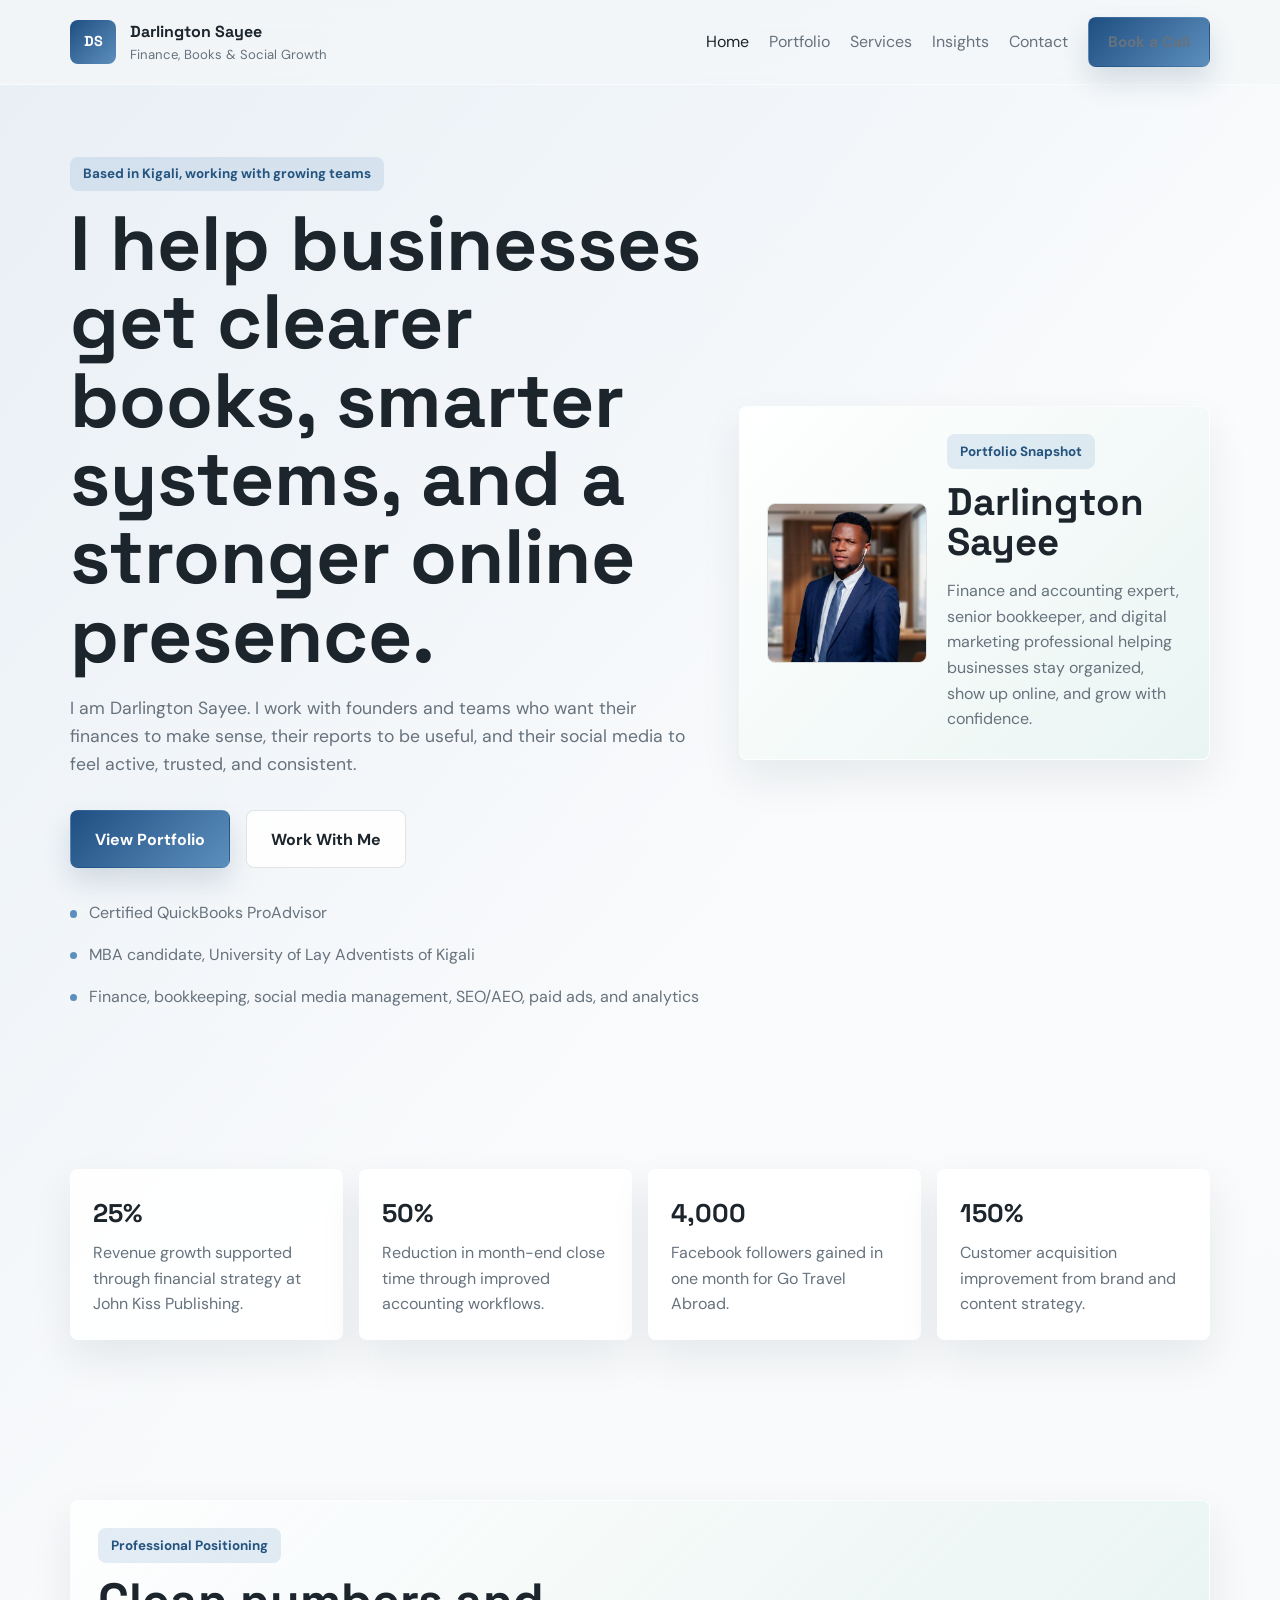
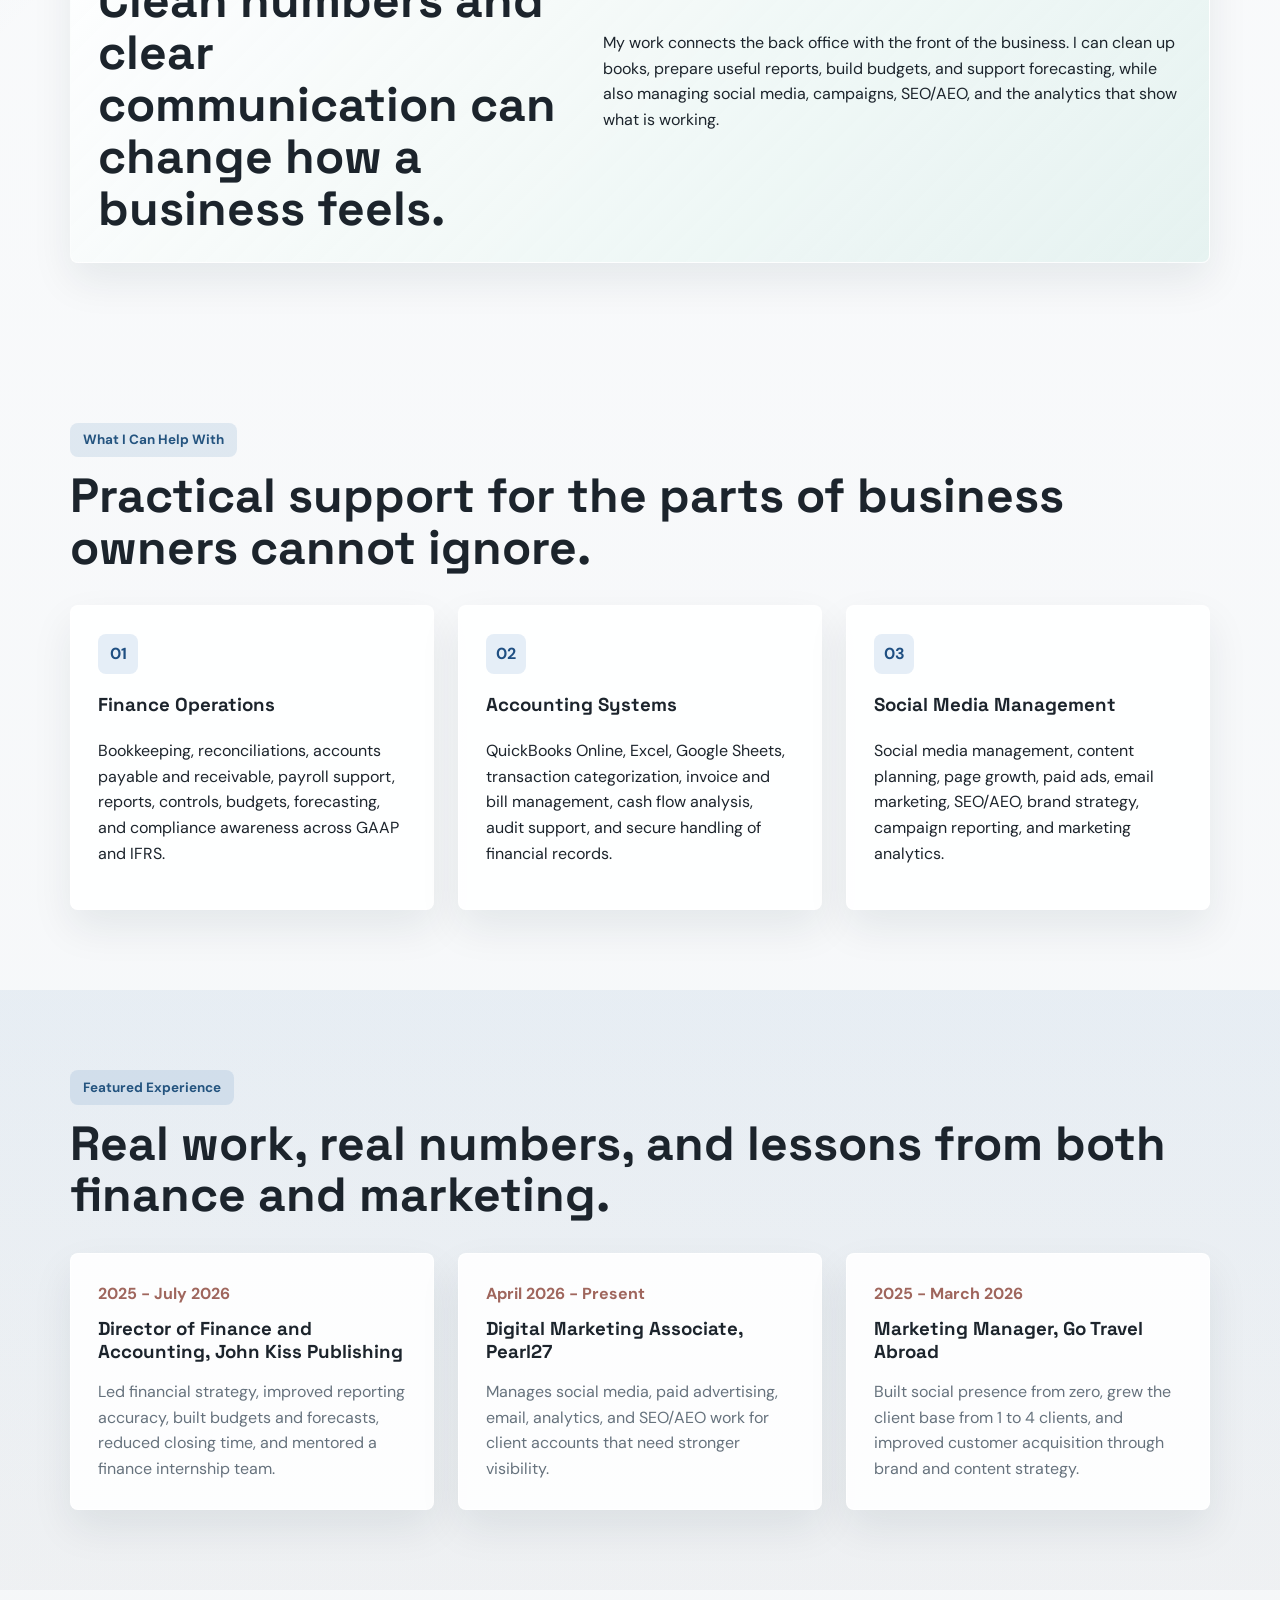
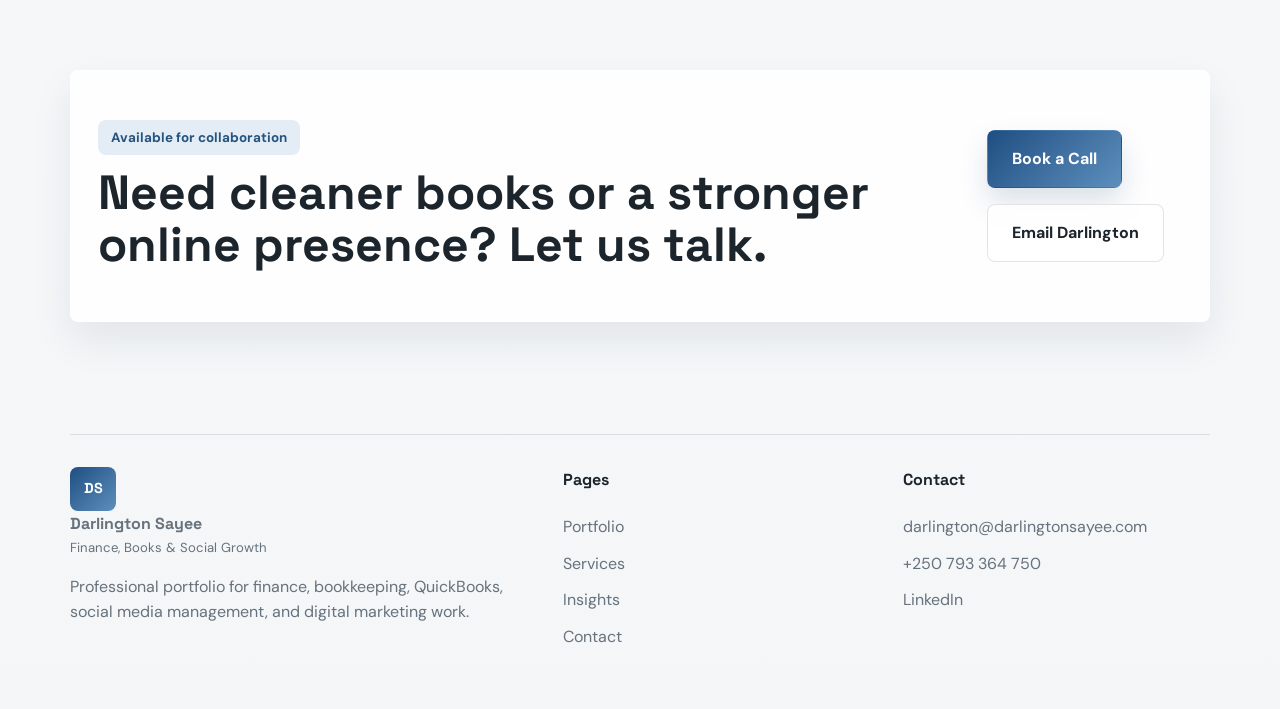
==== index.html @ b1a8eaa1 "Launch Darlington Sayee portfolio" ====
<!DOCTYPE html>
<html lang="en">
<head>
  <meta charset="UTF-8">
  <meta name="viewport" content="width=device-width, initial-scale=1.0, viewport-fit=cover">
  <meta name="mobile-web-app-capable" content="yes">
  <meta name="apple-mobile-web-app-capable" content="yes">
  <meta name="theme-color" content="#17324d">
  <title>Darlington Sayee | Finance, Bookkeeping & Social Media Portfolio</title>
  <meta name="description" content="Portfolio of Darlington Sayee, a Kigali-based finance, bookkeeping, QuickBooks, social media management, and digital marketing professional.">
  <meta name="keywords" content="Darlington Sayee, finance portfolio, bookkeeping, QuickBooks ProAdvisor, digital marketing, Kigali Rwanda">
  <meta property="og:title" content="Darlington Sayee | Professional Portfolio">
  <meta property="og:description" content="Finance, bookkeeping, and digital marketing portfolio with measurable business growth results.">
  <meta property="og:type" content="website">
  <link rel="preconnect" href="https://fonts.googleapis.com">
  <link rel="preconnect" href="https://fonts.gstatic.com" crossorigin>
  <link href="https://fonts.googleapis.com/css2?family=DM+Sans:wght@400;500;700&family=Space+Grotesk:wght@500;700&display=swap" rel="stylesheet">
  <link rel="stylesheet" href="assets/styles.css">
</head>
<body>
  <div class="site-shell">
    <header class="site-header">
      <div class="container nav-wrap">
        <a class="brand" href="index.html" aria-label="Darlington home">
          <span class="brand-mark">DS</span>
          <span>
            <strong>Darlington Sayee</strong>
            <small>Finance, Books & Social Growth</small>
          </span>
        </a>
        <button class="nav-toggle" type="button" aria-expanded="false" aria-label="Toggle navigation" data-nav-toggle>
          <span></span><span></span><span></span>
        </button>
        <nav class="site-nav" data-nav>
          <a class="active" href="index.html">Home</a>
          <a href="about.html">Portfolio</a>
          <a href="services.html">Services</a>
          <a href="blog.html">Insights</a>
          <a href="contact.html">Contact</a>
          <a class="button button-sm" href="contact.html#consultation">Book a Call</a>
        </nav>
      </div>
    </header>

    <main>
      <section class="hero section">
        <div class="container hero-grid">
          <div class="hero-copy fade-up">
            <span class="eyebrow">Based in Kigali, working with growing teams</span>
            <h1>I help businesses get clearer books, smarter systems, and a stronger online presence.</h1>
            <p class="lead">I am Darlington Sayee. I work with founders and teams who want their finances to make sense, their reports to be useful, and their social media to feel active, trusted, and consistent.</p>
            <div class="button-row">
              <a class="button" href="about.html">View Portfolio</a>
              <a class="button button-secondary" href="contact.html#contact-form">Work With Me</a>
            </div>
            <ul class="trust-points">
              <li>Certified QuickBooks ProAdvisor</li>
              <li>MBA candidate, University of Lay Adventists of Kigali</li>
              <li>Finance, bookkeeping, social media management, SEO/AEO, paid ads, and analytics</li>
            </ul>
          </div>

          <aside class="profile-hero fade-up delay-1" aria-label="Darlington Sayee profile summary">
            <img src="assets/profile.jpeg" alt="Darlington Sayee">
            <div>
              <span class="profile-badge">Portfolio Snapshot</span>
              <h2>Darlington Sayee</h2>
              <p>Finance and accounting expert, senior bookkeeper, and digital marketing professional helping businesses stay organized, show up online, and grow with confidence.</p>
            </div>
          </aside>
        </div>
      </section>

      <section class="section">
        <div class="container metric-strip">
          <article class="mini-stat fade-up">
            <strong>25%</strong>
            <span>Revenue growth supported through financial strategy at John Kiss Publishing.</span>
          </article>
          <article class="mini-stat fade-up delay-1">
            <strong>50%</strong>
            <span>Reduction in month-end close time through improved accounting workflows.</span>
          </article>
          <article class="mini-stat fade-up delay-2">
            <strong>4,000</strong>
            <span>Facebook followers gained in one month for Go Travel Abroad.</span>
          </article>
          <article class="mini-stat fade-up">
            <strong>150%</strong>
            <span>Customer acquisition improvement from brand and content strategy.</span>
          </article>
        </div>
      </section>

      <section class="section intro-band">
        <div class="container split-panel">
          <div class="fade-up">
            <span class="eyebrow">Professional Positioning</span>
            <h2>Clean numbers and clear communication can change how a business feels.</h2>
          </div>
          <div class="fade-up delay-1">
            <p>My work connects the back office with the front of the business. I can clean up books, prepare useful reports, build budgets, and support forecasting, while also managing social media, campaigns, SEO/AEO, and the analytics that show what is working.</p>
          </div>
        </div>
      </section>

      <section class="section">
        <div class="container">
          <div class="section-heading fade-up">
            <span class="eyebrow">What I Can Help With</span>
            <h2>Practical support for the parts of business owners cannot ignore.</h2>
          </div>
          <div class="card-grid three-up">
            <article class="info-card fade-up">
              <div class="icon-chip">01</div>
              <h3>Finance Operations</h3>
              <p>Bookkeeping, reconciliations, accounts payable and receivable, payroll support, reports, controls, budgets, forecasting, and compliance awareness across GAAP and IFRS.</p>
            </article>
            <article class="info-card fade-up delay-1">
              <div class="icon-chip">02</div>
              <h3>Accounting Systems</h3>
              <p>QuickBooks Online, Excel, Google Sheets, transaction categorization, invoice and bill management, cash flow analysis, audit support, and secure handling of financial records.</p>
            </article>
            <article class="info-card fade-up delay-2">
              <div class="icon-chip">03</div>
              <h3>Social Media Management</h3>
              <p>Social media management, content planning, page growth, paid ads, email marketing, SEO/AEO, brand strategy, campaign reporting, and marketing analytics.</p>
            </article>
          </div>
        </div>
      </section>

      <section class="section accent-section">
        <div class="container">
          <div class="section-heading fade-up">
            <span class="eyebrow">Featured Experience</span>
            <h2>Real work, real numbers, and lessons from both finance and marketing.</h2>
          </div>
          <div class="experience-grid">
            <article class="experience-card fade-up">
              <span>2025 - July 2026</span>
              <h3>Director of Finance and Accounting, John Kiss Publishing</h3>
              <p>Led financial strategy, improved reporting accuracy, built budgets and forecasts, reduced closing time, and mentored a finance internship team.</p>
            </article>
            <article class="experience-card fade-up delay-1">
              <span>April 2026 - Present</span>
              <h3>Digital Marketing Associate, Pearl27</h3>
              <p>Manages social media, paid advertising, email, analytics, and SEO/AEO work for client accounts that need stronger visibility.</p>
            </article>
            <article class="experience-card fade-up delay-2">
              <span>2025 - March 2026</span>
              <h3>Marketing Manager, Go Travel Abroad</h3>
              <p>Built social presence from zero, grew the client base from 1 to 4 clients, and improved customer acquisition through brand and content strategy.</p>
            </article>
          </div>
        </div>
      </section>

      <section class="section">
        <div class="container cta-panel fade-up">
          <div>
            <span class="eyebrow">Available for collaboration</span>
            <h2>Need cleaner books or a stronger online presence? Let us talk.</h2>
          </div>
          <div class="button-row">
            <a class="button" href="contact.html#consultation">Book a Call</a>
            <a class="button button-secondary" href="mailto:darlington@darlingtonsayee.com">Email Darlington</a>
          </div>
        </div>
      </section>
    </main>

    <footer class="site-footer">
      <div class="container footer-grid">
        <div>
          <a class="brand brand-footer" href="index.html">
            <span class="brand-mark">DS</span>
            <span>
              <strong>Darlington Sayee</strong>
              <small>Finance, Books & Social Growth</small>
            </span>
          </a>
          <p>Professional portfolio for finance, bookkeeping, QuickBooks, social media management, and digital marketing work.</p>
        </div>
        <div>
          <h4>Pages</h4>
          <a href="about.html">Portfolio</a>
          <a href="services.html">Services</a>
          <a href="blog.html">Insights</a>
          <a href="contact.html">Contact</a>
        </div>
        <div>
          <h4>Contact</h4>
          <a href="mailto:darlington@darlingtonsayee.com">darlington@darlingtonsayee.com</a>
          <a href="tel:+250793364750">+250 793 364 750</a>
          <a href="https://www.linkedin.com/in/darlington-sayee-b3ab79203" target="_blank" rel="noopener noreferrer">LinkedIn</a>
        </div>
      </div>
    </footer>
  </div>
  <script src="assets/script.js"></script>
</body>
</html>
---- assets/styles.css ----
:root {
  --bg: #f4f6f8;
  --surface: rgba(255, 255, 255, 0.88);
  --surface-strong: #ffffff;
  --text: #1c242c;
  --muted: #66727d;
  --line: rgba(28, 36, 44, 0.12);
  --primary: #1f4f82;
  --primary-dark: #132d4b;
  --accent: #5d8fbd;
  --accent-soft: #e5eef7;
  --gold: #a98638;
  --coral: #9f665d;
  --shadow: 0 18px 42px rgba(15, 34, 53, 0.08);
  --radius: 8px;
  --container: 1140px;
}

*,
*::before,
*::after {
  box-sizing: border-box;
}

html {
  scroll-behavior: smooth;
}

body {
  margin: 0;
  font-family: "DM Sans", sans-serif;
  color: var(--text);
  background:
    linear-gradient(135deg, rgba(93, 143, 189, 0.12), transparent 32%),
    linear-gradient(180deg, #fbfcfd 0%, var(--bg) 100%);
  line-height: 1.6;
}

a {
  color: inherit;
  text-decoration: none;
}

main {
  overflow: hidden;
}

.container {
  width: min(calc(100% - 2rem), var(--container));
  margin: 0 auto;
}

.narrow {
  max-width: 760px;
}

.section {
  padding: 5rem 0;
}

.site-header {
  position: sticky;
  top: 0;
  z-index: 20;
  backdrop-filter: blur(16px);
  background: rgba(244, 247, 248, 0.72);
  border-bottom: 1px solid rgba(255, 255, 255, 0.45);
}

.nav-wrap {
  display: flex;
  align-items: center;
  justify-content: space-between;
  gap: 1.5rem;
  min-height: 84px;
}

.brand,
.brand-footer {
  display: inline-flex;
  gap: 0.875rem;
  align-items: center;
}

.brand strong,
.brand-footer strong {
  display: block;
  font-family: "Space Grotesk", sans-serif;
  font-size: 1rem;
}

.brand small,
.brand-footer small {
  display: block;
  color: var(--muted);
  font-size: 0.82rem;
}

.brand-mark {
  width: 46px;
  height: 44px;
  display: inline-grid;
  place-items: center;
  border-radius: var(--radius);
  background: linear-gradient(135deg, var(--primary), var(--accent));
  color: #fff;
  font-family: "Space Grotesk", sans-serif;
  font-weight: 700;
  font-size: 0.9rem;
}

.site-nav {
  display: flex;
  align-items: center;
  gap: 1.25rem;
}

.site-nav a {
  color: var(--muted);
  transition: color 0.25s ease, transform 0.25s ease;
}

.site-nav a:hover,
.site-nav a.active {
  color: var(--text);
}

.button {
  display: inline-flex;
  align-items: center;
  justify-content: center;
  gap: 0.5rem;
  padding: 0.95rem 1.5rem;
  border-radius: var(--radius);
  border: 1px solid transparent;
  background: linear-gradient(135deg, var(--primary), var(--accent));
  color: #fff;
  font-weight: 700;
  box-shadow: 0 14px 28px rgba(18, 59, 93, 0.15);
  transition: transform 0.25s ease, box-shadow 0.25s ease;
}

.button:hover {
  transform: translateY(-2px);
  box-shadow: 0 20px 34px rgba(18, 59, 93, 0.18);
}

.button-secondary {
  background: rgba(255, 255, 255, 0.85);
  color: var(--text);
  border-color: var(--line);
  box-shadow: none;
}

.button-sm {
  padding: 0.72rem 1.2rem;
  font-size: 0.95rem;
}

.nav-toggle {
  display: none;
  width: 48px;
  height: 48px;
  border: 1px solid var(--line);
  border-radius: var(--radius);
  background: rgba(255, 255, 255, 0.7);
  padding: 0;
}

.nav-toggle span {
  display: block;
  width: 20px;
  height: 2px;
  margin: 5px auto;
  background: var(--text);
}

.hero,
.page-hero {
  padding-top: 4.5rem;
}

.hero-grid,
.two-column,
.split-panel,
.courses-highlight,
.contact-grid,
.about-hero-grid {
  display: grid;
  gap: 2rem;
}

.hero-grid {
  grid-template-columns: 1.15fr 0.85fr;
  align-items: center;
}

.about-hero-grid {
  grid-template-columns: 1.2fr 0.8fr;
  align-items: center;
}

.hero h1,
.page-hero h1 {
  font-family: "Space Grotesk", sans-serif;
  font-size: clamp(2.8rem, 6vw, 4.8rem);
  line-height: 1.02;
  margin: 0.8rem 0 1.25rem;
  letter-spacing: 0;
}

.page-hero h1 {
  font-size: clamp(2.5rem, 5vw, 4rem);
}

.lead {
  color: var(--muted);
  font-size: 1.1rem;
  max-width: 62ch;
}

.eyebrow,
.tag,
.post-meta,
.profile-badge {
  display: inline-flex;
  align-items: center;
  padding: 0.4rem 0.8rem;
  border-radius: var(--radius);
  background: rgba(93, 143, 189, 0.16);
  color: #24547f;
  font-weight: 700;
  font-size: 0.84rem;
}

.button-row,
.trust-points,
.category-chips {
  display: flex;
  flex-wrap: wrap;
  gap: 1rem;
}

.button-row {
  margin: 2rem 0;
}

.trust-points,
.detail-list {
  padding: 0;
  margin: 0;
  list-style: none;
}

.trust-points li,
.detail-list li {
  position: relative;
  padding-left: 1.2rem;
  color: var(--muted);
}

.trust-points li::before,
.detail-list li::before {
  content: "";
  position: absolute;
  left: 0;
  top: 0.62rem;
  width: 0.45rem;
  height: 0.45rem;
  border-radius: 50%;
  background: var(--accent);
}

.hero-card,
.profile-hero,
.split-panel,
.cta-panel,
.story-card,
.profile-panel,
.pricing-card,
.course-card,
.contact-panel,
.post-card,
.testimonial-card,
.info-card,
.experience-card,
.course-mini,
.contact-card {
  background: var(--surface);
  border: 1px solid rgba(255, 255, 255, 0.8);
  box-shadow: var(--shadow);
  border-radius: var(--radius);
}

.hero-card,
.profile-hero,
.story-card,
.profile-panel,
.pricing-card,
.course-card,
.contact-panel,
.post-card,
.testimonial-card,
.info-card,
.experience-card,
.course-mini,
.contact-card,
.split-panel,
.cta-panel {
  padding: 1.7rem;
}

.stat-grid {
  display: grid;
  grid-template-columns: repeat(2, 1fr);
  gap: 1rem;
}

.profile-hero {
  display: grid;
  grid-template-columns: 160px 1fr;
  gap: 1.25rem;
  align-items: center;
  background:
    linear-gradient(135deg, rgba(255, 255, 255, 0.92), rgba(220, 239, 235, 0.62)),
    var(--surface);
}

.profile-hero img,
.profile-photo {
  width: 100%;
  aspect-ratio: 1;
  object-fit: cover;
  border-radius: var(--radius);
  border: 1px solid var(--line);
}

.profile-hero h2 {
  font-family: "Space Grotesk", sans-serif;
  font-size: clamp(1.8rem, 3vw, 2.4rem);
  line-height: 1.05;
  margin: 0.8rem 0 0.65rem;
}

.profile-hero p,
.experience-card p {
  color: var(--muted);
  margin-bottom: 0;
}

.stat-card {
  background: rgba(255, 255, 255, 0.78);
  border-radius: var(--radius);
  padding: 1.25rem;
  min-height: 130px;
  border: 1px solid var(--line);
}

.stat-card-main {
  margin-bottom: 1rem;
  min-height: auto;
  background: linear-gradient(135deg, var(--primary-dark), var(--primary));
  color: #fff;
}

.split-panel {
  grid-template-columns: 0.9fr 1.1fr;
  align-items: center;
  background: linear-gradient(135deg, rgba(255,255,255,0.86), rgba(220,239,235,0.65));
}

.section-heading {
  margin-bottom: 2rem;
}

.section-heading h2,
.split-panel h2,
.story-card h2,
.cta-panel h2,
.pricing-card h2,
.contact-panel h2 {
  font-family: "Space Grotesk", sans-serif;
  font-size: clamp(2rem, 4vw, 3rem);
  line-height: 1.08;
  margin: 0.8rem 0 0;
}

.card-grid {
  display: grid;
  gap: 1.5rem;
}

.three-up {
  grid-template-columns: repeat(3, minmax(0, 1fr));
}

.icon-chip {
  width: 2.5rem;
  height: 2.5rem;
  display: grid;
  place-items: center;
  border-radius: var(--radius);
  background: var(--accent-soft);
  color: var(--primary);
  font-weight: 700;
  margin-bottom: 1rem;
}

.info-card h3,
.course-card h3,
.post-card h2,
.course-mini h3,
.contact-card h3,
.profile-panel h3 {
  font-family: "Space Grotesk", sans-serif;
  margin-top: 0;
}

.accent-section {
  background: linear-gradient(180deg, rgba(93, 143, 189, 0.1), rgba(28, 36, 44, 0.03));
}

.courses-highlight {
  grid-template-columns: 1fr 0.95fr;
  align-items: center;
}

.course-stack {
  display: grid;
  gap: 1.2rem;
}

.cta-panel {
  display: flex;
  justify-content: space-between;
  gap: 1.5rem;
  align-items: center;
}

.site-footer {
  padding: 2rem 0 3rem;
}

.footer-grid {
  display: grid;
  grid-template-columns: 1.2fr 0.8fr 0.8fr;
  gap: 2rem;
  padding-top: 2rem;
  border-top: 1px solid var(--line);
}

.footer-grid h4 {
  margin-top: 0;
  font-family: "Space Grotesk", sans-serif;
}

.footer-grid a,
.footer-grid p {
  display: block;
  color: var(--muted);
  margin-bottom: 0.7rem;
}

.two-column,
.contact-grid {
  grid-template-columns: 1.15fr 0.85fr;
  align-items: start;
}

.stat-strip {
  display: grid;
  grid-template-columns: repeat(4, minmax(0, 1fr));
  gap: 1rem;
}

.metric-strip {
  display: grid;
  grid-template-columns: repeat(4, minmax(0, 1fr));
  gap: 1rem;
}

.mini-stat,
.timeline-card,
.video-card,
.experience-card {
  background: var(--surface);
  border: 1px solid rgba(255, 255, 255, 0.8);
  box-shadow: var(--shadow);
  border-radius: var(--radius);
}

.mini-stat {
  padding: 1.4rem;
}

.mini-stat strong {
  display: block;
  font-family: "Space Grotesk", sans-serif;
  font-size: 1.6rem;
  margin-bottom: 0.4rem;
}

.mini-stat span {
  color: var(--muted);
}

.experience-grid {
  display: grid;
  grid-template-columns: repeat(3, minmax(0, 1fr));
  gap: 1.5rem;
}

.experience-card span {
  display: inline-block;
  color: var(--coral);
  font-weight: 700;
  margin-bottom: 0.7rem;
}

.experience-card h3 {
  font-family: "Space Grotesk", sans-serif;
  line-height: 1.2;
  margin: 0;
}

.tool-cloud {
  display: flex;
  flex-wrap: wrap;
  gap: 0.8rem;
}

.tool-cloud span {
  display: inline-flex;
  align-items: center;
  min-height: 44px;
  padding: 0.7rem 0.95rem;
  border: 1px solid var(--line);
  border-radius: var(--radius);
  background: rgba(255, 255, 255, 0.82);
  color: var(--text);
  font-weight: 700;
}

.timeline {
  display: grid;
  gap: 1.5rem;
}

.timeline-item {
  display: grid;
  grid-template-columns: 220px 1fr;
  gap: 1.25rem;
  align-items: start;
}

.timeline-meta {
  padding-top: 1rem;
}

.timeline-meta span,
.timeline-meta strong {
  display: block;
}

.timeline-meta span {
  color: var(--muted);
  font-weight: 700;
}

.timeline-meta strong {
  margin-top: 0.35rem;
  font-family: "Space Grotesk", sans-serif;
}

.timeline-card {
  padding: 1.6rem;
}

.timeline-card h3,
.video-card h3 {
  font-family: "Space Grotesk", sans-serif;
  margin-top: 0;
}

.video-grid {
  display: grid;
  grid-template-columns: repeat(3, minmax(0, 1fr));
  gap: 1.5rem;
}

.video-card {
  padding: 1.2rem;
}

.video-placeholder {
  min-height: 220px;
  display: grid;
  place-items: center;
  text-align: center;
  padding: 1.5rem;
  border-radius: var(--radius);
  border: 1px dashed rgba(18, 59, 93, 0.22);
  background:
    linear-gradient(135deg, rgba(31, 79, 130, 0.06), rgba(93, 143, 189, 0.13)),
    rgba(255, 255, 255, 0.9);
  margin-bottom: 1rem;
}

.video-placeholder span {
  display: block;
  font-family: "Space Grotesk", sans-serif;
  font-size: 1.1rem;
  margin-bottom: 0.5rem;
}

.video-placeholder p {
  max-width: 28ch;
  color: var(--muted);
  margin: 0;
}

.pricing-grid {
  display: grid;
  grid-template-columns: repeat(3, minmax(0, 1fr));
  gap: 1.5rem;
}

.pricing-card.featured {
  background: linear-gradient(180deg, rgba(31, 79, 130, 0.98), rgba(19, 45, 75, 0.98));
  color: #fff;
  transform: translateY(-8px);
}

.pricing-card.featured .detail-list li,
.pricing-card.featured p {
  color: rgba(255, 255, 255, 0.82);
}

.course-footer {
  display: flex;
  align-items: center;
  justify-content: space-between;
  gap: 1rem;
  margin-top: 1.5rem;
}

.category-chips span {
  padding: 0.7rem 1rem;
  border-radius: var(--radius);
  background: rgba(255, 255, 255, 0.82);
  border: 1px solid var(--line);
  color: var(--muted);
}

.contact-form {
  display: grid;
  gap: 1rem;
}

.contact-form label {
  display: grid;
  gap: 0.45rem;
  font-weight: 500;
}

.contact-form input,
.contact-form select,
.contact-form textarea {
  width: 100%;
  border: 1px solid var(--line);
  border-radius: var(--radius);
  padding: 0.95rem 1rem;
  font: inherit;
  color: var(--text);
  background: rgba(255, 255, 255, 0.9);
}

.contact-form input:focus,
.contact-form select:focus,
.contact-form textarea:focus {
  outline: 2px solid rgba(93, 143, 189, 0.35);
  border-color: rgba(93, 143, 189, 0.55);
}

.form-feedback {
  min-height: 1.5rem;
  color: #24547f;
  font-weight: 500;
}

.contact-sidebar {
  display: grid;
  gap: 1rem;
}

.academy-page {
  background:
    radial-gradient(circle at top right, rgba(18, 59, 93, 0.08), transparent 28%),
    linear-gradient(180deg, #f8fbfc 0%, #eef4f6 100%);
}

.academy-hero {
  padding-top: 4.25rem;
}

.academy-hero-grid {
  display: grid;
  grid-template-columns: 1.18fr 0.82fr;
  gap: 1.5rem;
  align-items: stretch;
}

.academy-hero-panel,
.academy-section,
.sidebar-card,
.academy-card,
.studio-form,
.studio-note,
.ai-coach,
.practice-card {
  background: rgba(255, 255, 255, 0.86);
  border: 1px solid rgba(255, 255, 255, 0.8);
  box-shadow: var(--shadow);
  border-radius: var(--radius);
}

.academy-hero-panel,
.academy-section,
.sidebar-card,
.studio-form,
.studio-note,
.ai-coach,
.practice-card {
  padding: 1.6rem;
}

.academy-search {
  display: grid;
  grid-template-columns: 1fr auto;
  gap: 0.85rem;
  margin: 1.6rem 0 0.75rem;
}

.academy-search input,
.ai-form input,
.studio-form input,
.studio-form select,
.studio-form textarea {
  width: 100%;
  border: 1px solid var(--line);
  border-radius: var(--radius);
  padding: 0.95rem 1rem;
  font: inherit;
  color: var(--text);
  background: rgba(255, 255, 255, 0.92);
}

.academy-shell {
  display: grid;
  grid-template-columns: 290px 1fr;
  gap: 1.5rem;
  align-items: start;
}

.academy-sidebar {
  display: grid;
  gap: 1rem;
  position: sticky;
  top: 102px;
}

.category-list {
  display: grid;
  gap: 0.6rem;
  margin-top: 0.9rem;
}

.category-filter {
  text-align: left;
  border: 1px solid var(--line);
  background: rgba(255, 255, 255, 0.72);
  color: var(--text);
  border-radius: var(--radius);
  padding: 0.9rem 1rem;
  font: inherit;
  font-weight: 600;
  cursor: pointer;
  transition: transform 0.2s ease, border-color 0.2s ease, background 0.2s ease;
}

.category-filter:hover,
.category-filter.is-active {
  transform: translateY(-1px);
  border-color: rgba(18, 59, 93, 0.25);
  background: linear-gradient(135deg, rgba(31, 79, 130, 0.09), rgba(93, 143, 189, 0.13));
}

.path-mini + .path-mini {
  margin-top: 1rem;
}

.path-mini strong {
  display: block;
  font-family: "Space Grotesk", sans-serif;
  margin-bottom: 0.35rem;
}

.academy-main {
  display: grid;
  gap: 1.5rem;
}

.academy-section-head {
  display: flex;
  justify-content: space-between;
  gap: 1.5rem;
  align-items: end;
  margin-bottom: 1.4rem;
}

.academy-section-head h2 {
  font-family: "Space Grotesk", sans-serif;
  margin: 0.65rem 0 0;
  font-size: clamp(1.8rem, 4vw, 2.6rem);
  line-height: 1.08;
}

.academy-section-head p {
  max-width: 44ch;
  color: var(--muted);
  margin: 0;
}

.academy-topbar {
  display: flex;
  justify-content: space-between;
  gap: 1rem;
  align-items: center;
  margin-bottom: 1.25rem;
  flex-wrap: wrap;
}

.mini-pill-group {
  display: flex;
  flex-wrap: wrap;
  gap: 0.6rem;
}

.mini-pill {
  padding: 0.5rem 0.8rem;
  border-radius: var(--radius);
  background: rgba(18, 59, 93, 0.06);
  color: var(--muted);
  font-weight: 600;
  font-size: 0.9rem;
}

.academy-summary {
  color: var(--muted);
  font-weight: 600;
}

.academy-grid {
  display: grid;
  grid-template-columns: repeat(2, minmax(0, 1fr));
  gap: 1rem;
}

.academy-card {
  padding: 1.4rem;
  display: grid;
  gap: 0.9rem;
}

.academy-card-head {
  display: flex;
  justify-content: space-between;
  gap: 1rem;
  align-items: start;
}

.academy-card h3 {
  margin: 0;
  font-family: "Space Grotesk", sans-serif;
  font-size: 1.3rem;
}

.academy-card p {
  margin: 0;
  color: var(--muted);
}

.academy-meta {
  display: flex;
  flex-wrap: wrap;
  gap: 0.5rem;
}

.academy-meta span {
  font-size: 0.84rem;
  font-weight: 600;
  color: var(--muted);
  background: rgba(93, 143, 189, 0.13);
  border-radius: var(--radius);
  padding: 0.45rem 0.7rem;
}

.academy-price {
  font-family: "Space Grotesk", sans-serif;
  font-size: 1.3rem;
  white-space: nowrap;
}

.academy-lessons {
  padding: 0;
  margin: 0;
  list-style: none;
  display: grid;
  gap: 0.45rem;
}

.academy-lessons li {
  color: var(--muted);
  position: relative;
  padding-left: 1rem;
}

.academy-lessons li::before {
  content: "";
  position: absolute;
  left: 0;
  top: 0.7rem;
  width: 0.35rem;
  height: 0.35rem;
  border-radius: 50%;
  background: var(--primary);
}

.academy-card-actions {
  display: flex;
  flex-wrap: wrap;
  gap: 0.75rem;
  align-items: center;
}

.ghost-link {
  color: var(--primary);
  font-weight: 700;
}

.studio-layout {
  display: grid;
  grid-template-columns: 1.1fr 0.9fr;
  gap: 1rem;
}

.studio-form {
  display: grid;
  grid-template-columns: repeat(2, minmax(0, 1fr));
  gap: 1rem;
}

.studio-form label {
  display: grid;
  gap: 0.45rem;
  font-weight: 600;
}

.studio-form .field-wide {
  grid-column: 1 / -1;
}

.studio-preview {
  display: grid;
  gap: 1rem;
}

.studio-note h3,
.practice-card h3 {
  font-family: "Space Grotesk", sans-serif;
  margin-top: 0.65rem;
}

.ai-coach {
  display: grid;
  gap: 1rem;
}

.ai-suggestions {
  display: flex;
  flex-wrap: wrap;
  gap: 0.6rem;
}

.prompt-chip {
  border: 1px solid var(--line);
  background: rgba(255, 255, 255, 0.72);
  border-radius: var(--radius);
  padding: 0.75rem 1rem;
  font: inherit;
  color: var(--text);
  cursor: pointer;
}

.ai-chat-window {
  min-height: 180px;
  border-radius: var(--radius);
  border: 1px solid var(--line);
  background: linear-gradient(180deg, rgba(31, 79, 130, 0.05), rgba(93, 143, 189, 0.08));
  padding: 1.2rem;
  color: var(--text);
  white-space: pre-line;
}

.ai-form {
  display: grid;
  grid-template-columns: 1fr auto;
  gap: 0.75rem;
}

.practice-grid {
  display: grid;
  grid-template-columns: repeat(2, minmax(0, 1fr));
  gap: 1rem;
}

.quiz-options {
  display: grid;
  gap: 0.65rem;
}

.quiz-options button {
  border: 1px solid var(--line);
  background: rgba(255, 255, 255, 0.84);
  border-radius: var(--radius);
  padding: 0.95rem 1rem;
  text-align: left;
  font: inherit;
  cursor: pointer;
}

.quiz-options button.is-correct {
  border-color: rgba(44, 90, 76, 0.35);
  background: rgba(93, 143, 189, 0.18);
}

.quiz-options button.is-wrong {
  border-color: rgba(146, 61, 61, 0.25);
  background: rgba(201, 123, 123, 0.13);
}

.quiz-feedback,
.scenario-answer {
  color: var(--muted);
  margin-top: 1rem;
}

.academy-metric + .academy-metric {
  margin-top: 1rem;
  padding-top: 1rem;
  border-top: 1px solid var(--line);
}

.academy-metric strong {
  display: block;
  font-family: "Space Grotesk", sans-serif;
  font-size: 1.25rem;
  margin-bottom: 0.3rem;
}

.fade-up {
  opacity: 0;
  transform: translateY(24px);
  animation: fadeUp 0.8s ease forwards;
}

.delay-1 {
  animation-delay: 0.12s;
}

.delay-2 {
  animation-delay: 0.24s;
}

@keyframes fadeUp {
  to {
    opacity: 1;
    transform: translateY(0);
  }
}

@media (max-width: 980px) {
  .hero-grid,
  .two-column,
  .contact-grid,
  .about-hero-grid,
  .academy-hero-grid,
  .academy-shell,
  .academy-grid,
  .studio-layout,
  .practice-grid,
  .courses-highlight,
  .pricing-grid,
  .three-up,
  .footer-grid,
  .split-panel,
  .video-grid,
  .metric-strip,
  .experience-grid,
  .stat-strip {
    grid-template-columns: 1fr;
  }

  .timeline-item {
    grid-template-columns: 1fr;
  }

  .academy-sidebar {
    position: static;
  }

  .studio-form {
    grid-template-columns: 1fr;
  }

  .cta-panel {
    flex-direction: column;
    align-items: flex-start;
  }

  .pricing-card.featured {
    transform: none;
  }
}

@media (max-width: 760px) {
  .section {
    padding: 3rem 0;
  }

  .container {
    width: min(calc(100% - 1.5rem), var(--container));
  }

  .nav-toggle {
    display: inline-block;
  }

  .site-nav {
    position: absolute;
    top: calc(100% + 0.75rem);
    right: 1rem;
    left: 1rem;
    display: none;
    flex-direction: column;
    align-items: stretch;
    padding: 1rem;
    background: rgba(255, 255, 255, 0.96);
    border: 1px solid var(--line);
    border-radius: var(--radius);
    box-shadow: var(--shadow);
  }

  .site-nav.is-open {
    display: flex;
  }

  .site-nav a {
    padding: 0.75rem 0;
    text-align: center;
  }

  .hero h1,
  .page-hero h1 {
    font-size: clamp(2.2rem, 8vw, 3.2rem);
    line-height: 1.1;
  }

  .lead {
    font-size: 1rem;
  }

  .hero-card,
  .profile-hero,
  .story-card,
  .profile-panel,
  .pricing-card,
  .course-card,
  .contact-panel,
  .post-card,
  .testimonial-card,
  .info-card,
  .experience-card,
  .course-mini,
  .contact-card,
  .split-panel,
  .cta-panel {
    padding: 1.25rem;
  }

  .button {
    padding: 1rem 1.25rem;
    font-size: 0.95rem;
  }

  .button-row {
    flex-direction: column;
    align-items: stretch;
  }

  .contact-form {
    gap: 1.25rem;
  }

  .contact-form input,
  .contact-form select,
  .contact-form textarea {
    padding: 1rem;
    font-size: 16px; /* Prevents zoom on iOS */
  }

  .stat-grid {
    grid-template-columns: 1fr;
    gap: 1rem;
  }

  .profile-hero {
    grid-template-columns: 1fr;
  }

  .profile-hero img,
  .profile-photo {
    max-width: 220px;
  }

  .academy-search,
  .ai-form {
    grid-template-columns: 1fr;
  }

  .academy-section-head {
    flex-direction: column;
    align-items: start;
  }

  .mini-stat {
    padding: 1.2rem;
  }

  .timeline-card,
  .video-card {
    padding: 1.25rem;
  }

  .video-placeholder {
    min-height: 180px;
    padding: 1.25rem;
  }
}

/* Extra small screens (Android phones in portrait) */
@media (max-width: 480px) {
  .container {
    width: min(calc(100% - 1rem), var(--container));
  }

  .section {
    padding: 2.5rem 0;
  }

  .nav-wrap {
    min-height: 70px;
    gap: 1rem;
  }

  .brand strong {
    font-size: 0.9rem;
  }

  .brand small {
    font-size: 0.75rem;
  }

  .brand-mark {
    width: 38px;
    height: 38px;
    font-size: 0.9rem;
  }

  .hero h1,
  .page-hero h1 {
    font-size: clamp(1.8rem, 7vw, 2.8rem);
    margin: 0.5rem 0 1rem;
  }

  .section-heading h2,
  .split-panel h2,
  .story-card h2,
  .cta-panel h2,
  .pricing-card h2,
  .contact-panel h2 {
    font-size: clamp(1.6rem, 6vw, 2.2rem);
  }

  .hero-card,
  .profile-hero,
  .story-card,
  .profile-panel,
  .pricing-card,
  .course-card,
  .contact-panel,
  .post-card,
  .testimonial-card,
  .info-card,
  .experience-card,
  .course-mini,
  .contact-card,
  .split-panel,
  .cta-panel {
    padding: 1rem;
  }

  .button {
    padding: 0.9rem 1.1rem;
    font-size: 0.9rem;
  }

  .eyebrow,
  .tag,
  .post-meta,
  .profile-badge {
    font-size: 0.8rem;
    padding: 0.35rem 0.7rem;
  }

  .contact-form input,
  .contact-form select,
  .contact-form textarea {
    padding: 0.9rem;
    border-radius: 12px;
  }

  .contact-sidebar {
    gap: 0.75rem;
  }

  .footer-grid {
    gap: 1.5rem;
    text-align: center;
  }

  .mini-stat {
    padding: 1rem;
  }

  .mini-stat strong {
    font-size: 1.4rem;
  }

  .video-placeholder {
    min-height: 150px;
    padding: 1rem;
  }

  .trust-points,
  .button-row {
    gap: 0.75rem;
  }
}

/* Touch improvements for mobile */
@media (hover: none) and (pointer: coarse) {
  .button,
  .site-nav a,
  .contact-form input,
  .contact-form select,
  .contact-form textarea {
    min-height: 44px; /* Apple's recommended touch target */
  }

  .nav-toggle {
    min-height: 44px;
    min-width: 44px;
  }
}

.finance-page-hero {
  padding-bottom: 2rem;
}

.finance-page-hero-grid,
.finance-grid-two,
.finance-insight-grid,
.finance-analytics-grid {
  display: grid;
  gap: 1.5rem;
}

.finance-page-hero-grid {
  grid-template-columns: 1.05fr 0.95fr;
  align-items: center;
}

.finance-hero-board,
.finance-app-card,
.finance-form-panel,
.finance-metric-card,
.finance-budget-card,
.finance-transaction-item,
.finance-goal-card,
.finance-insight-card,
.finance-chart-card {
  background: rgba(255, 255, 255, 0.92);
  border: 1px solid rgba(255, 255, 255, 0.85);
  border-radius: var(--radius);
  box-shadow: var(--shadow);
}

.finance-hero-board,
.finance-app-card,
.finance-chart-card {
  padding: 1.7rem;
}

.finance-hero-board {
  position: relative;
  overflow: hidden;
  background:
    radial-gradient(circle at top right, rgba(93, 143, 189, 0.24), transparent 38%),
    linear-gradient(160deg, rgba(18, 59, 93, 0.96), rgba(29, 83, 125, 0.92));
  color: #fff;
}

.finance-hero-board::after {
  content: "";
  position: absolute;
  inset: auto -40px -60px auto;
  width: 200px;
  height: 200px;
  border-radius: 50%;
  background: rgba(255, 255, 255, 0.08);
  filter: blur(8px);
}

.finance-hero-stat-grid,
.finance-metric-grid,
.finance-budget-list,
.finance-goal-list {
  display: grid;
  gap: 1rem;
}

.finance-hero-stat-grid,
.finance-metric-grid {
  grid-template-columns: repeat(2, minmax(0, 1fr));
}

.finance-hero-stat span,
.finance-metric-card span,
.finance-insight-card span,
.finance-chart-head span,
.finance-transaction-meta,
.finance-goal-meta,
.finance-budget-meta,
.finance-inline-feedback,
.finance-empty-state,
.finance-form-head p,
.finance-section-head p {
  color: var(--muted);
}

.finance-hero-board .finance-hero-stat span,
.finance-hero-board .finance-hero-stat p {
  color: rgba(255, 255, 255, 0.78);
}

.finance-hero-stat strong,
.finance-metric-card strong,
.finance-insight-card strong {
  display: block;
  margin: 0.4rem 0 0.55rem;
  font-family: "Space Grotesk", sans-serif;
  font-size: clamp(1.6rem, 4vw, 2.4rem);
  line-height: 1.05;
}

.finance-hero-stat p,
.finance-metric-card small,
.finance-insight-card p,
.finance-budget-card p,
.finance-goal-card p {
  margin: 0;
}

.finance-app-shell {
  display: grid;
  grid-template-columns: 330px minmax(0, 1fr);
  gap: 1.5rem;
  align-items: start;
}

.finance-app-sidebar,
.finance-app-main,
.finance-action-stack,
.finance-transaction-list,
.finance-insight-list {
  display: grid;
  gap: 1rem;
}

.finance-app-sidebar {
  position: sticky;
  top: 108px;
}

.finance-sidebar-card h2,
.finance-section-head h2,
.finance-chart-head h3,
.finance-form-head h3 {
  margin: 0.6rem 0 0.45rem;
  font-family: "Space Grotesk", sans-serif;
}

.finance-form-grid {
  display: grid;
  grid-template-columns: repeat(2, minmax(0, 1fr));
  gap: 1rem;
}

.finance-form-panel {
  padding: 1.2rem;
  display: grid;
  gap: 0.95rem;
  border: 1px solid var(--line);
}

.finance-form-panel label,
.finance-goal-topup label {
  display: grid;
  gap: 0.45rem;
  font-weight: 600;
  color: var(--text);
}

.finance-form-panel input,
.finance-form-panel select,
.finance-goal-topup input {
  width: 100%;
  padding: 0.95rem 1rem;
  border-radius: var(--radius);
  border: 1px solid var(--line);
  background: rgba(255, 255, 255, 0.95);
  font: inherit;
  color: var(--text);
}

.finance-form-panel input:focus,
.finance-form-panel select:focus,
.finance-goal-topup input:focus {
  outline: 2px solid rgba(18, 59, 93, 0.14);
  border-color: rgba(18, 59, 93, 0.35);
}

.finance-section-head,
.finance-budget-head,
.finance-transaction-row,
.finance-goal-row,
.finance-chart-head {
  display: flex;
  justify-content: space-between;
  gap: 1rem;
}

.finance-section-head,
.finance-chart-head {
  align-items: end;
  margin-bottom: 1.35rem;
}

.finance-section-head p {
  max-width: 32ch;
  margin: 0;
}

.finance-budget-list,
.finance-goal-list,
.finance-spending-chart,
.finance-insight-list {
  list-style: none;
  padding: 0;
  margin: 0;
}

.finance-budget-card,
.finance-goal-card,
.finance-transaction-item,
.finance-insight-card,
.finance-metric-card {
  padding: 1.1rem 1.15rem;
  border: 1px solid var(--line);
}

.finance-budget-meta,
.finance-transaction-meta,
.finance-goal-meta {
  display: flex;
  flex-wrap: wrap;
  gap: 0.75rem;
  font-size: 0.92rem;
}

.finance-progress-track {
  width: 100%;
  height: 12px;
  border-radius: var(--radius);
  background: rgba(18, 59, 93, 0.08);
  overflow: hidden;
}

.finance-progress-fill {
  height: 100%;
  border-radius: inherit;
  background: linear-gradient(90deg, var(--accent), #7ca7ce);
}

.finance-progress-fill.is-warning {
  background: linear-gradient(90deg, #f0be62, #e89d36);
}

.finance-progress-fill.is-danger {
  background: linear-gradient(90deg, #e88d79, #d15d49);
}

.finance-budget-topline,
.finance-goal-topline {
  display: flex;
  align-items: baseline;
  justify-content: space-between;
  gap: 1rem;
}

.finance-budget-card strong,
.finance-goal-card strong,
.finance-transaction-main strong {
  font-family: "Space Grotesk", sans-serif;
}

.finance-budget-pill {
  display: inline-flex;
  align-items: center;
  justify-content: center;
  padding: 0.45rem 0.8rem;
  border-radius: var(--radius);
  background: rgba(93, 143, 189, 0.15);
  color: #24547f;
  font-size: 0.85rem;
  font-weight: 700;
}

.finance-budget-pill.is-warning {
  background: rgba(240, 190, 98, 0.18);
  color: #966621;
}

.finance-budget-pill.is-danger {
  background: rgba(232, 141, 121, 0.18);
  color: #9f3f2c;
}

.finance-grid-two,
.finance-insight-grid,
.finance-analytics-grid {
  grid-template-columns: repeat(2, minmax(0, 1fr));
}

.finance-insight-card strong {
  font-size: 1.65rem;
}

.finance-spending-chart {
  display: grid;
  gap: 0.85rem;
}

.finance-chart-row {
  display: grid;
  gap: 0.4rem;
}

.finance-chart-label {
  display: flex;
  justify-content: space-between;
  gap: 1rem;
  font-size: 0.95rem;
}

.finance-chart-bar {
  width: 100%;
  height: 14px;
  border-radius: var(--radius);
  background: rgba(18, 59, 93, 0.08);
  overflow: hidden;
}

.finance-chart-bar span {
  display: block;
  height: 100%;
  border-radius: inherit;
  background: linear-gradient(90deg, var(--primary), #5d8fbd);
}

.finance-insight-list {
  display: grid;
  gap: 0.75rem;
}

.finance-insight-list li {
  position: relative;
  padding-left: 1.2rem;
}

.finance-insight-list li::before {
  content: "";
  position: absolute;
  left: 0;
  top: 0.62rem;
  width: 0.45rem;
  height: 0.45rem;
  border-radius: 50%;
  background: var(--accent);
}

.finance-transaction-row,
.finance-goal-row {
  align-items: start;
}

.finance-transaction-main,
.finance-goal-main {
  display: grid;
  gap: 0.25rem;
}

.finance-transaction-amount {
  font-weight: 700;
}

.finance-transaction-amount.is-income {
  color: #24547f;
}

.finance-transaction-amount.is-expense {
  color: #b1503d;
}

.finance-icon-button {
  align-self: start;
  border: 1px solid var(--line);
  background: rgba(255, 255, 255, 0.82);
  color: var(--muted);
  border-radius: var(--radius);
  padding: 0.45rem 0.8rem;
  font: inherit;
  cursor: pointer;
  transition: border-color 0.2s ease, color 0.2s ease, transform 0.2s ease;
}

.finance-icon-button:hover {
  transform: translateY(-1px);
  border-color: rgba(18, 59, 93, 0.28);
  color: var(--text);
}

.finance-goal-topup {
  display: grid;
  grid-template-columns: minmax(0, 1fr) auto;
  gap: 0.75rem;
  margin-top: 1rem;
}

.finance-inline-feedback,
.finance-empty-state {
  font-size: 0.95rem;
}

.finance-empty-state {
  padding: 1rem 1.1rem;
  border: 1px dashed rgba(18, 59, 93, 0.18);
  border-radius: 18px;
  background: rgba(18, 59, 93, 0.02);
}

@media (max-width: 1100px) {
  .finance-page-hero-grid,
  .finance-app-shell,
  .finance-grid-two,
  .finance-insight-grid,
  .finance-analytics-grid {
    grid-template-columns: 1fr;
  }

  .finance-app-sidebar {
    position: static;
  }
}

@media (max-width: 760px) {
  .finance-hero-board,
  .finance-app-card,
  .finance-chart-card {
    padding: 1.25rem;
  }

  .finance-hero-stat-grid,
  .finance-metric-grid,
  .finance-form-grid {
    grid-template-columns: 1fr;
  }

  .finance-section-head,
  .finance-chart-head,
  .finance-budget-head,
  .finance-goal-row,
  .finance-transaction-row {
    flex-direction: column;
    align-items: start;
  }

  .finance-goal-topup {
    grid-template-columns: 1fr;
  }

  .finance-action-stack .button,
  .finance-form-panel .button {
    width: 100%;
  }
}

@media (max-width: 480px) {
  .finance-form-panel {
    padding: 1rem;
  }

  .finance-budget-card,
  .finance-goal-card,
  .finance-transaction-item,
  .finance-insight-card,
  .finance-metric-card {
    padding: 1rem;
  }

  .finance-hero-stat strong,
  .finance-metric-card strong {
    font-size: 1.5rem;
  }
}
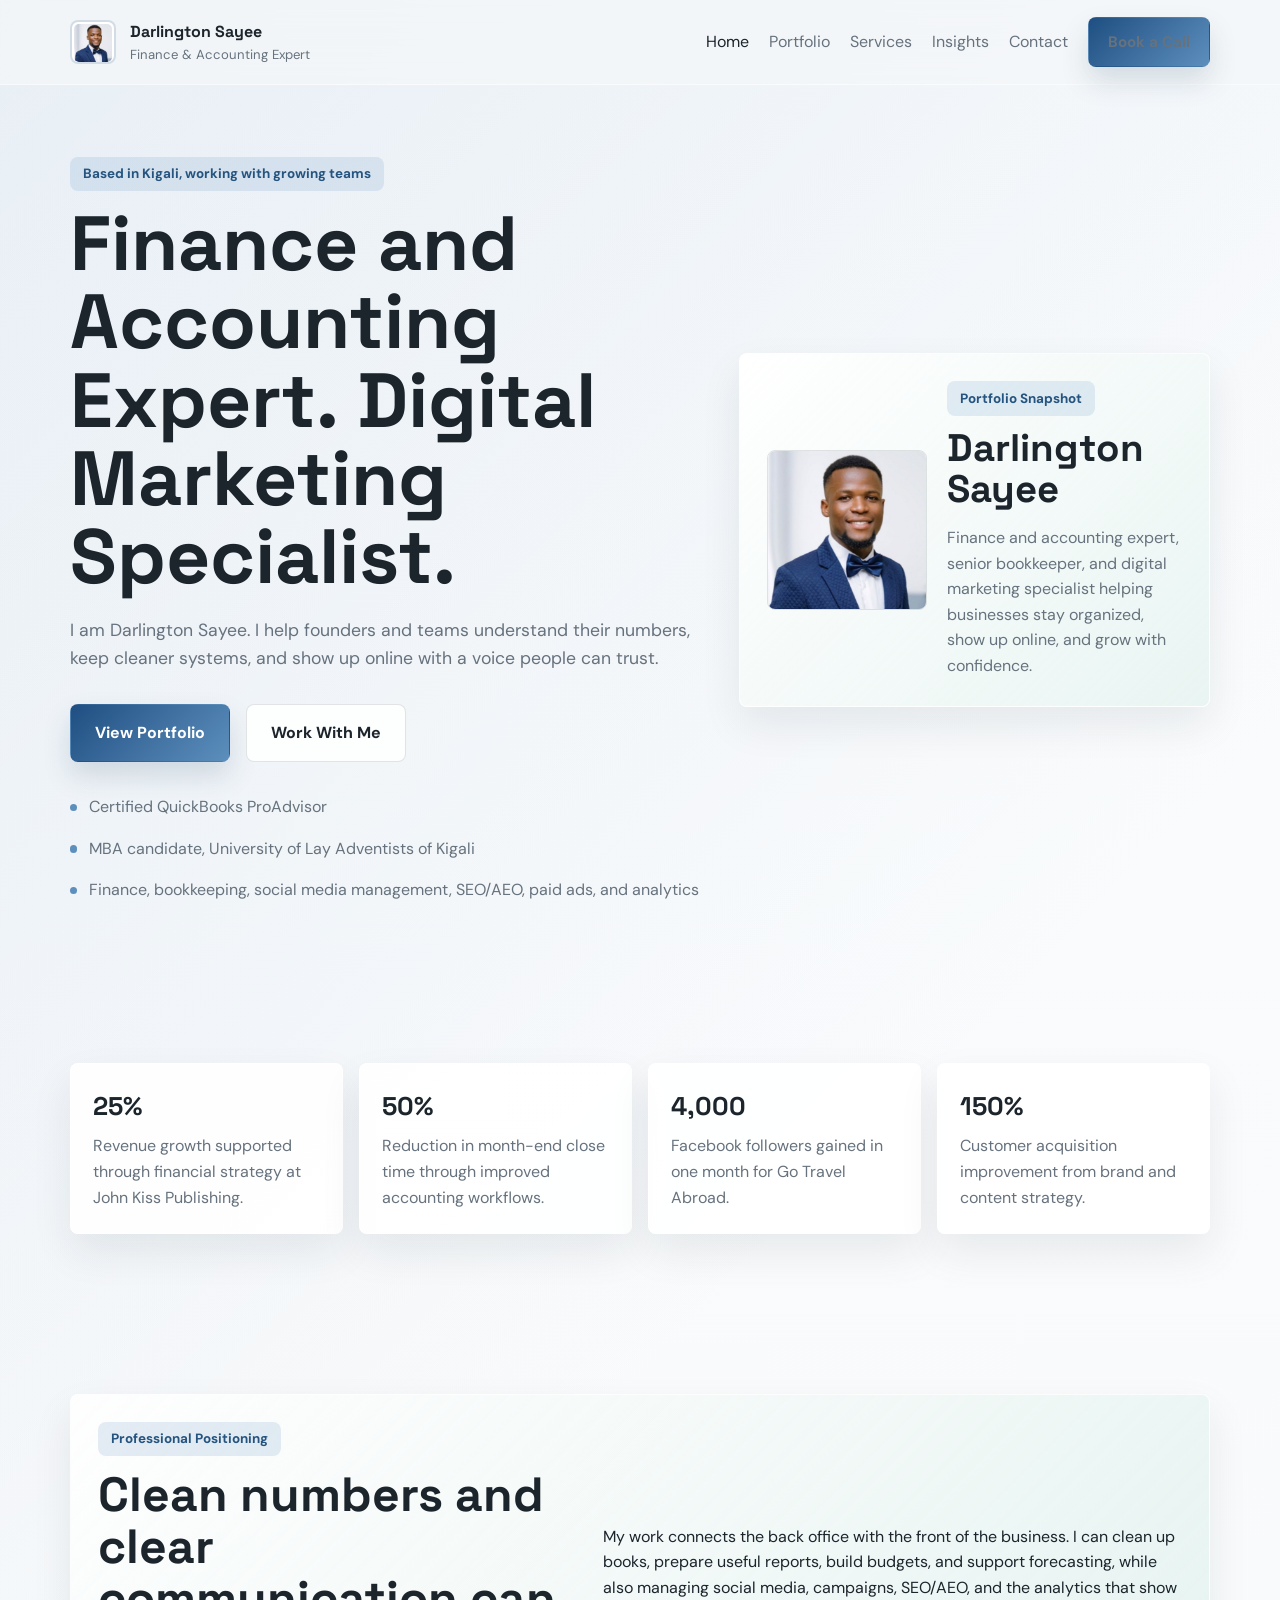
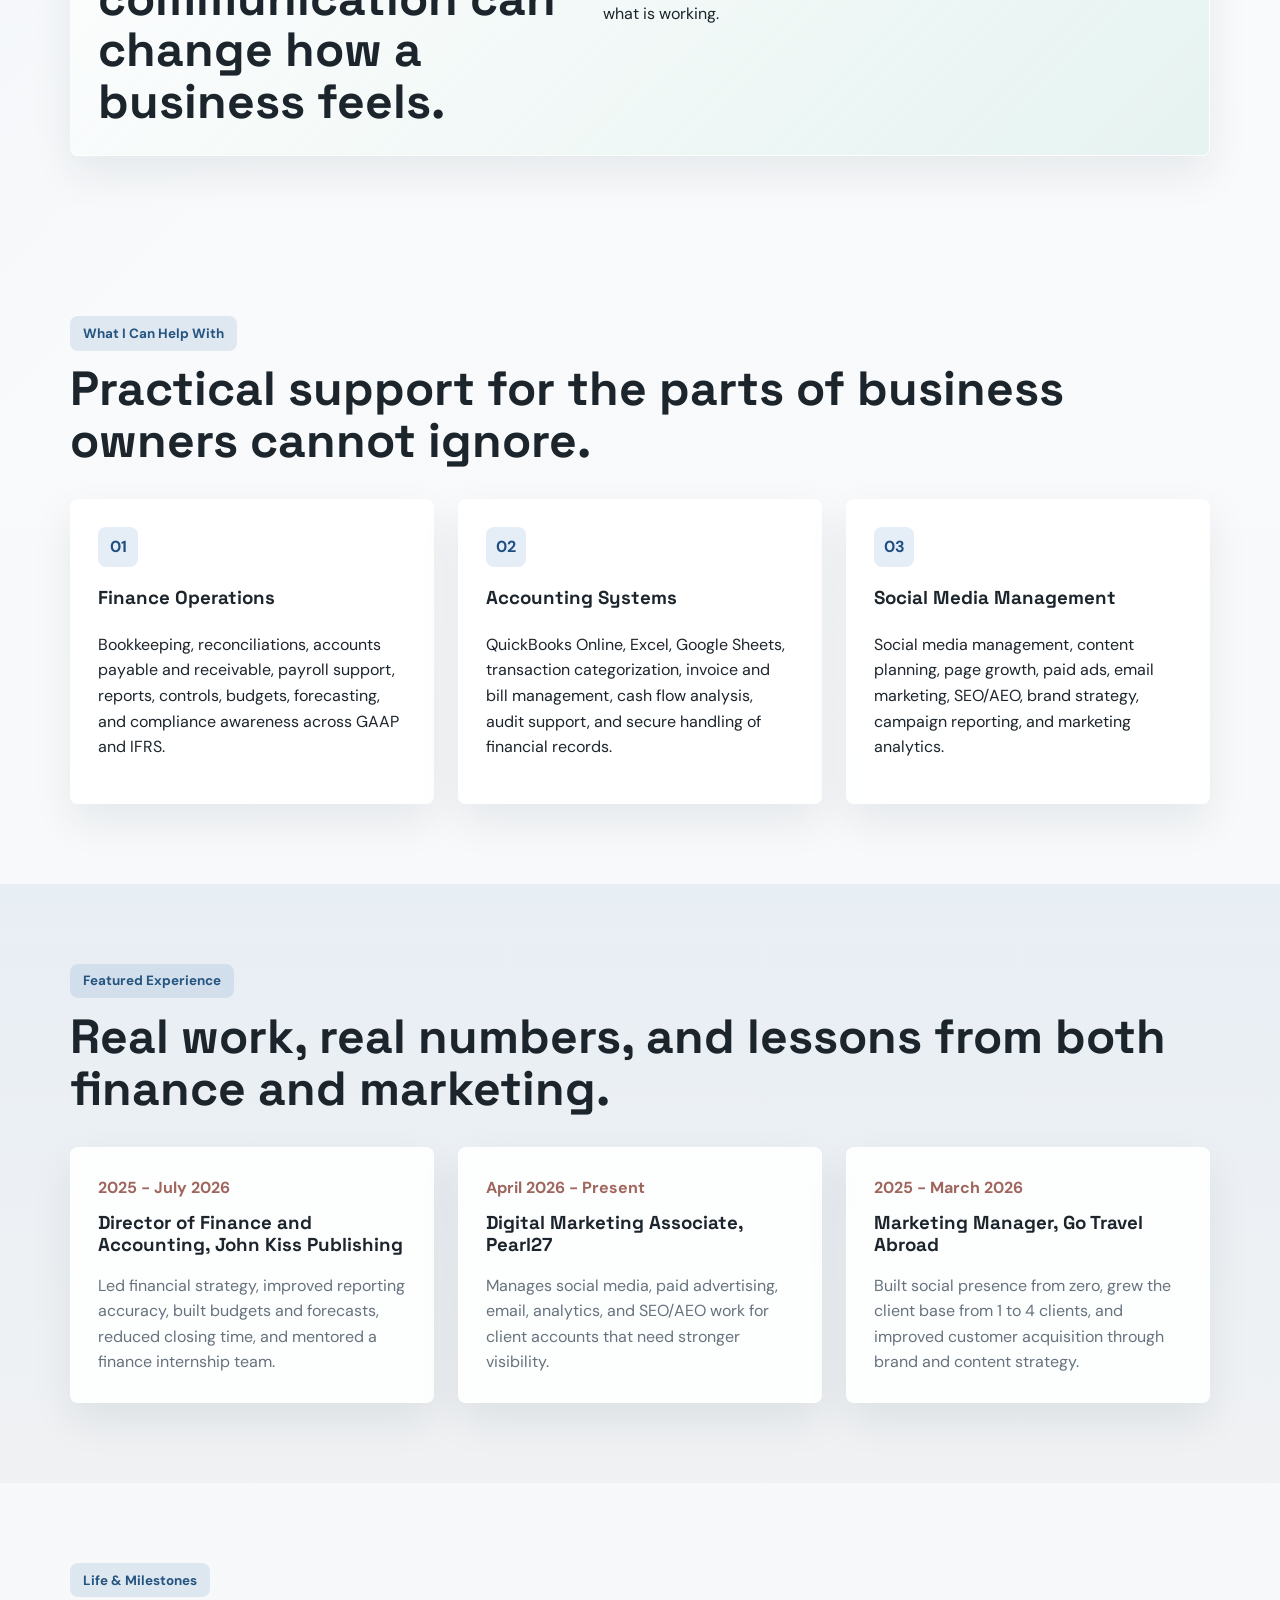
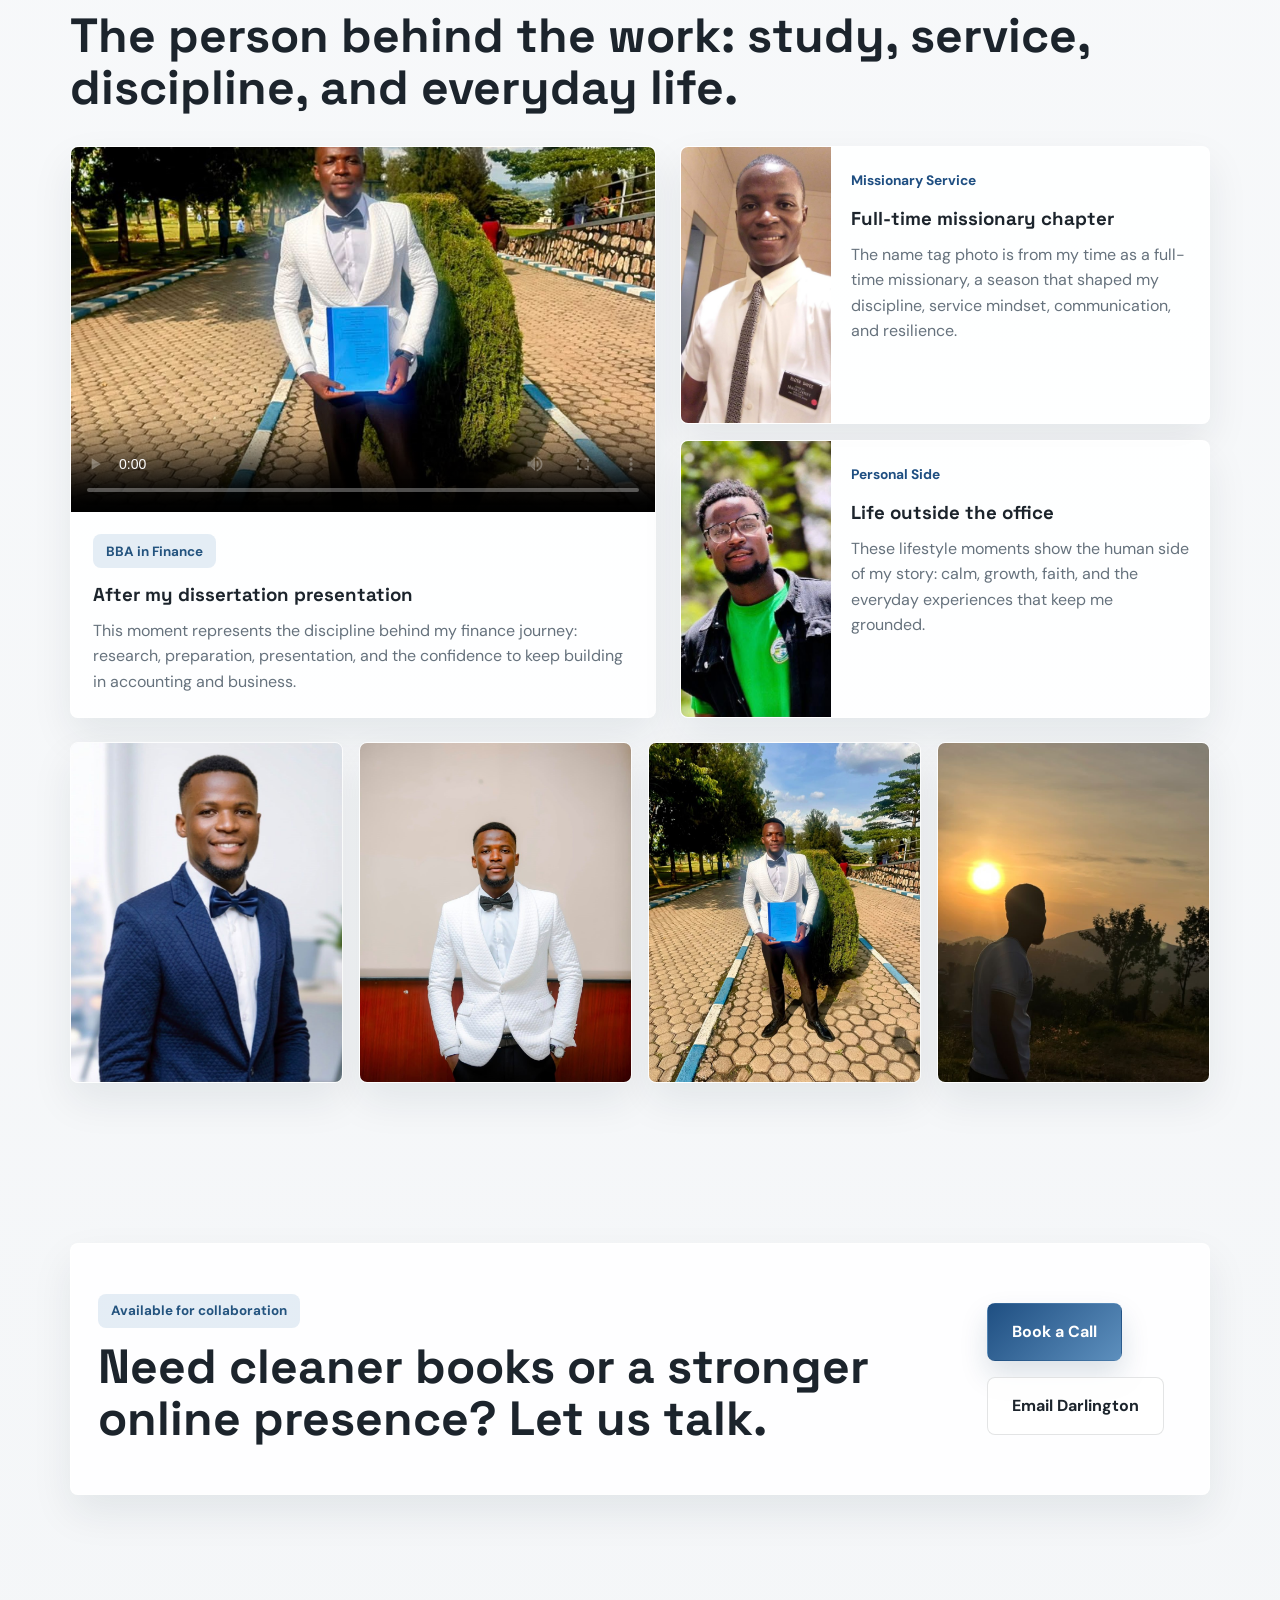
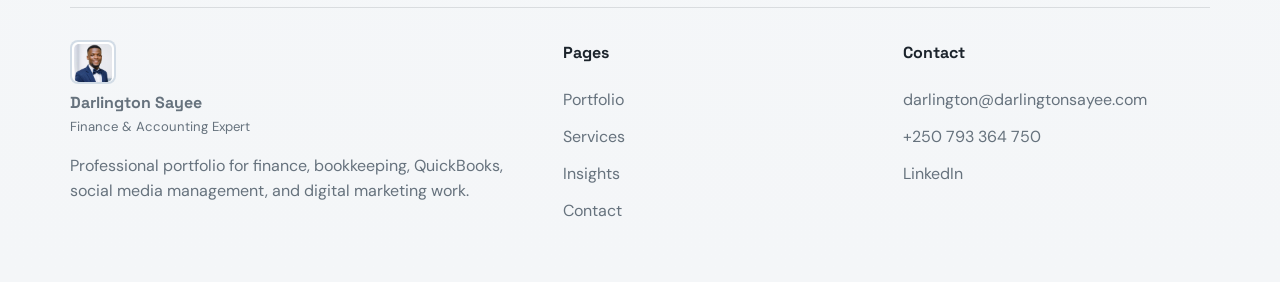
==== commit 5943c926: "Add profile media and personal milestones" ====
--- a/index.html
+++ b/index.html
@@ -6,7 +6,7 @@
   <meta name="mobile-web-app-capable" content="yes">
   <meta name="apple-mobile-web-app-capable" content="yes">
   <meta name="theme-color" content="#17324d">
-  <title>Darlington Sayee | Finance, Bookkeeping & Social Media Portfolio</title>
+  <title>Darlington Sayee | Finance and Accounting Expert</title>
   <meta name="description" content="Portfolio of Darlington Sayee, a Kigali-based finance, bookkeeping, QuickBooks, social media management, and digital marketing professional.">
   <meta name="keywords" content="Darlington Sayee, finance portfolio, bookkeeping, QuickBooks ProAdvisor, digital marketing, Kigali Rwanda">
   <meta property="og:title" content="Darlington Sayee | Professional Portfolio">
@@ -22,10 +22,10 @@
     <header class="site-header">
       <div class="container nav-wrap">
         <a class="brand" href="index.html" aria-label="Darlington home">
-          <span class="brand-mark">DS</span>
+          <span class="brand-mark photo-mark"><img src="assets/media/darlington-headshot.jpg" alt="" aria-hidden="true"></span>
           <span>
             <strong>Darlington Sayee</strong>
-            <small>Finance, Books & Social Growth</small>
+            <small>Finance & Accounting Expert</small>
           </span>
         </a>
         <button class="nav-toggle" type="button" aria-expanded="false" aria-label="Toggle navigation" data-nav-toggle>
@@ -47,8 +47,8 @@
         <div class="container hero-grid">
           <div class="hero-copy fade-up">
             <span class="eyebrow">Based in Kigali, working with growing teams</span>
-            <h1>I help businesses get clearer books, smarter systems, and a stronger online presence.</h1>
-            <p class="lead">I am Darlington Sayee. I work with founders and teams who want their finances to make sense, their reports to be useful, and their social media to feel active, trusted, and consistent.</p>
+            <h1>Finance and Accounting Expert. Digital Marketing Specialist.</h1>
+            <p class="lead">I am Darlington Sayee. I help founders and teams understand their numbers, keep cleaner systems, and show up online with a voice people can trust.</p>
             <div class="button-row">
               <a class="button" href="about.html">View Portfolio</a>
               <a class="button button-secondary" href="contact.html#contact-form">Work With Me</a>
@@ -61,11 +61,11 @@
           </div>
 
           <aside class="profile-hero fade-up delay-1" aria-label="Darlington Sayee profile summary">
-            <img src="assets/profile.jpeg" alt="Darlington Sayee">
+            <img src="assets/media/darlington-headshot.jpg" alt="Darlington Sayee in a blue suit">
             <div>
               <span class="profile-badge">Portfolio Snapshot</span>
               <h2>Darlington Sayee</h2>
-              <p>Finance and accounting expert, senior bookkeeper, and digital marketing professional helping businesses stay organized, show up online, and grow with confidence.</p>
+              <p>Finance and accounting expert, senior bookkeeper, and digital marketing specialist helping businesses stay organized, show up online, and grow with confidence.</p>
             </div>
           </aside>
         </div>
@@ -157,6 +157,52 @@
       </section>
 
       <section class="section">
+        <div class="container">
+          <div class="section-heading fade-up">
+            <span class="eyebrow">Life & Milestones</span>
+            <h2>The person behind the work: study, service, discipline, and everyday life.</h2>
+          </div>
+          <div class="media-story-grid">
+            <article class="media-feature fade-up">
+              <video controls preload="metadata" poster="assets/media/bba-dissertation-photo.jpg">
+                <source src="assets/media/bba-finance-dissertation.mp4" type="video/mp4">
+                Your browser does not support the video tag.
+              </video>
+              <div>
+                <span class="tag">BBA in Finance</span>
+                <h3>After my dissertation presentation</h3>
+                <p>This moment represents the discipline behind my finance journey: research, preparation, presentation, and the confidence to keep building in accounting and business.</p>
+              </div>
+            </article>
+            <div class="life-grid fade-up delay-1">
+              <article class="life-card">
+                <img src="assets/media/missionary-name-tag.jpg" alt="Darlington Sayee during full-time missionary service">
+                <div>
+                  <span>Missionary Service</span>
+                  <h3>Full-time missionary chapter</h3>
+                  <p>The name tag photo is from my time as a full-time missionary, a season that shaped my discipline, service mindset, communication, and resilience.</p>
+                </div>
+              </article>
+              <article class="life-card">
+                <img src="assets/media/life-outdoors.jpg" alt="Darlington Sayee outdoors">
+                <div>
+                  <span>Personal Side</span>
+                  <h3>Life outside the office</h3>
+                  <p>These lifestyle moments show the human side of my story: calm, growth, faith, and the everyday experiences that keep me grounded.</p>
+                </div>
+              </article>
+            </div>
+          </div>
+          <div class="photo-strip fade-up delay-2" aria-label="Darlington Sayee lifestyle photo gallery">
+            <img src="assets/media/darlington-blue-suit.jpg" alt="Darlington Sayee in a blue suit">
+            <img src="assets/media/formal-white-suit.jpg" alt="Darlington Sayee in formal white suit">
+            <img src="assets/media/bba-dissertation-photo.jpg" alt="Darlington Sayee after BBA in Finance dissertation presentation">
+            <img src="assets/media/sunset-reflection.jpg" alt="Darlington Sayee at sunset">
+          </div>
+        </div>
+      </section>
+
+      <section class="section">
         <div class="container cta-panel fade-up">
           <div>
             <span class="eyebrow">Available for collaboration</span>
@@ -174,10 +220,10 @@
       <div class="container footer-grid">
         <div>
           <a class="brand brand-footer" href="index.html">
-            <span class="brand-mark">DS</span>
+            <span class="brand-mark photo-mark"><img src="assets/media/darlington-headshot.jpg" alt="" aria-hidden="true"></span>
             <span>
               <strong>Darlington Sayee</strong>
-              <small>Finance, Books & Social Growth</small>
+              <small>Finance & Accounting Expert</small>
             </span>
           </a>
           <p>Professional portfolio for finance, bookkeeping, QuickBooks, social media management, and digital marketing work.</p>
--- a/assets/styles.css
+++ b/assets/styles.css
@@ -107,6 +107,21 @@
   font-family: "Space Grotesk", sans-serif;
   font-weight: 700;
   font-size: 0.9rem;
+  overflow: hidden;
+  flex: 0 0 auto;
+}
+
+.photo-mark {
+  background: var(--surface-strong);
+  border: 2px solid rgba(31, 79, 130, 0.2);
+  padding: 2px;
+}
+
+.photo-mark img {
+  width: 100%;
+  height: 100%;
+  object-fit: cover;
+  border-radius: calc(var(--radius) - 3px);
 }
 
 .site-nav {
@@ -588,6 +603,90 @@
   gap: 1.5rem;
 }
 
+.media-story-grid {
+  display: grid;
+  grid-template-columns: minmax(0, 1.05fr) minmax(320px, 0.95fr);
+  gap: 1.5rem;
+  align-items: stretch;
+}
+
+.media-feature,
+.life-card {
+  background: var(--surface);
+  border: 1px solid rgba(255, 255, 255, 0.8);
+  box-shadow: var(--shadow);
+  border-radius: var(--radius);
+  overflow: hidden;
+}
+
+.media-feature video {
+  width: 100%;
+  aspect-ratio: 16 / 10;
+  display: block;
+  object-fit: cover;
+  background: #111820;
+}
+
+.media-feature > div {
+  padding: 1.4rem;
+}
+
+.media-feature h3,
+.life-card h3 {
+  font-family: "Space Grotesk", sans-serif;
+  margin: 0.75rem 0 0.45rem;
+}
+
+.media-feature p,
+.life-card p {
+  color: var(--muted);
+  margin: 0;
+}
+
+.life-grid {
+  display: grid;
+  gap: 1rem;
+}
+
+.life-card {
+  display: grid;
+  grid-template-columns: 150px 1fr;
+  min-height: 220px;
+}
+
+.life-card img {
+  width: 100%;
+  height: 100%;
+  min-height: 220px;
+  object-fit: cover;
+}
+
+.life-card div {
+  padding: 1.25rem;
+}
+
+.life-card span {
+  color: var(--primary);
+  font-weight: 700;
+  font-size: 0.86rem;
+}
+
+.photo-strip {
+  display: grid;
+  grid-template-columns: repeat(4, minmax(0, 1fr));
+  gap: 1rem;
+  margin-top: 1.5rem;
+}
+
+.photo-strip img {
+  width: 100%;
+  aspect-ratio: 4 / 5;
+  object-fit: cover;
+  border-radius: var(--radius);
+  border: 1px solid rgba(255, 255, 255, 0.8);
+  box-shadow: var(--shadow);
+}
+
 .video-card {
   padding: 1.2rem;
 }
@@ -1105,10 +1204,15 @@
   .footer-grid,
   .split-panel,
   .video-grid,
+  .media-story-grid,
   .metric-strip,
   .experience-grid,
   .stat-strip {
     grid-template-columns: 1fr;
+  }
+
+  .photo-strip {
+    grid-template-columns: repeat(2, minmax(0, 1fr));
   }
 
   .timeline-item {
@@ -1233,6 +1337,15 @@
     max-width: 220px;
   }
 
+  .life-card {
+    grid-template-columns: 1fr;
+  }
+
+  .life-card img {
+    aspect-ratio: 4 / 3;
+    min-height: 0;
+  }
+
   .academy-search,
   .ai-form {
     grid-template-columns: 1fr;
@@ -1285,6 +1398,10 @@
     width: 38px;
     height: 38px;
     font-size: 0.9rem;
+  }
+
+  .brand small {
+    max-width: 170px;
   }
 
   .hero h1,
@@ -1362,6 +1479,10 @@
     padding: 1rem;
   }
 
+  .photo-strip {
+    grid-template-columns: 1fr;
+  }
+
   .trust-points,
   .button-row {
     gap: 0.75rem;
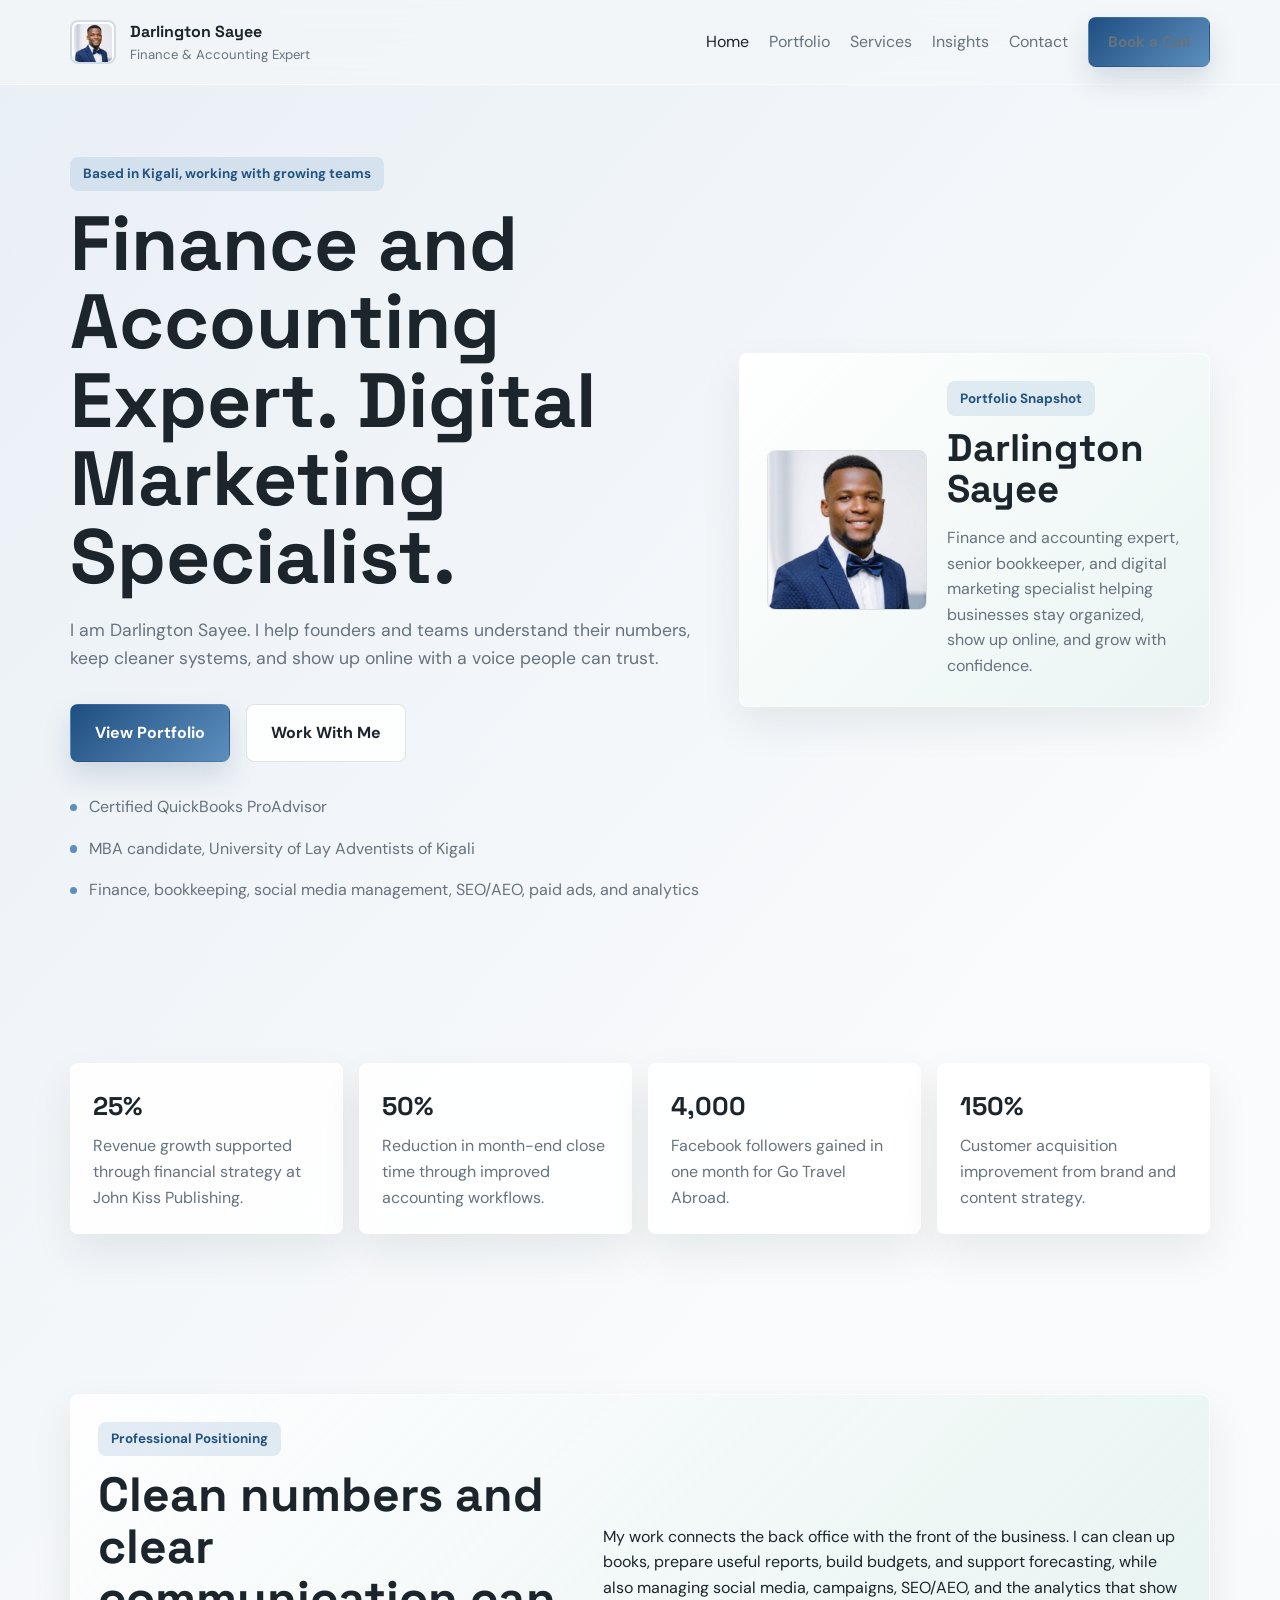
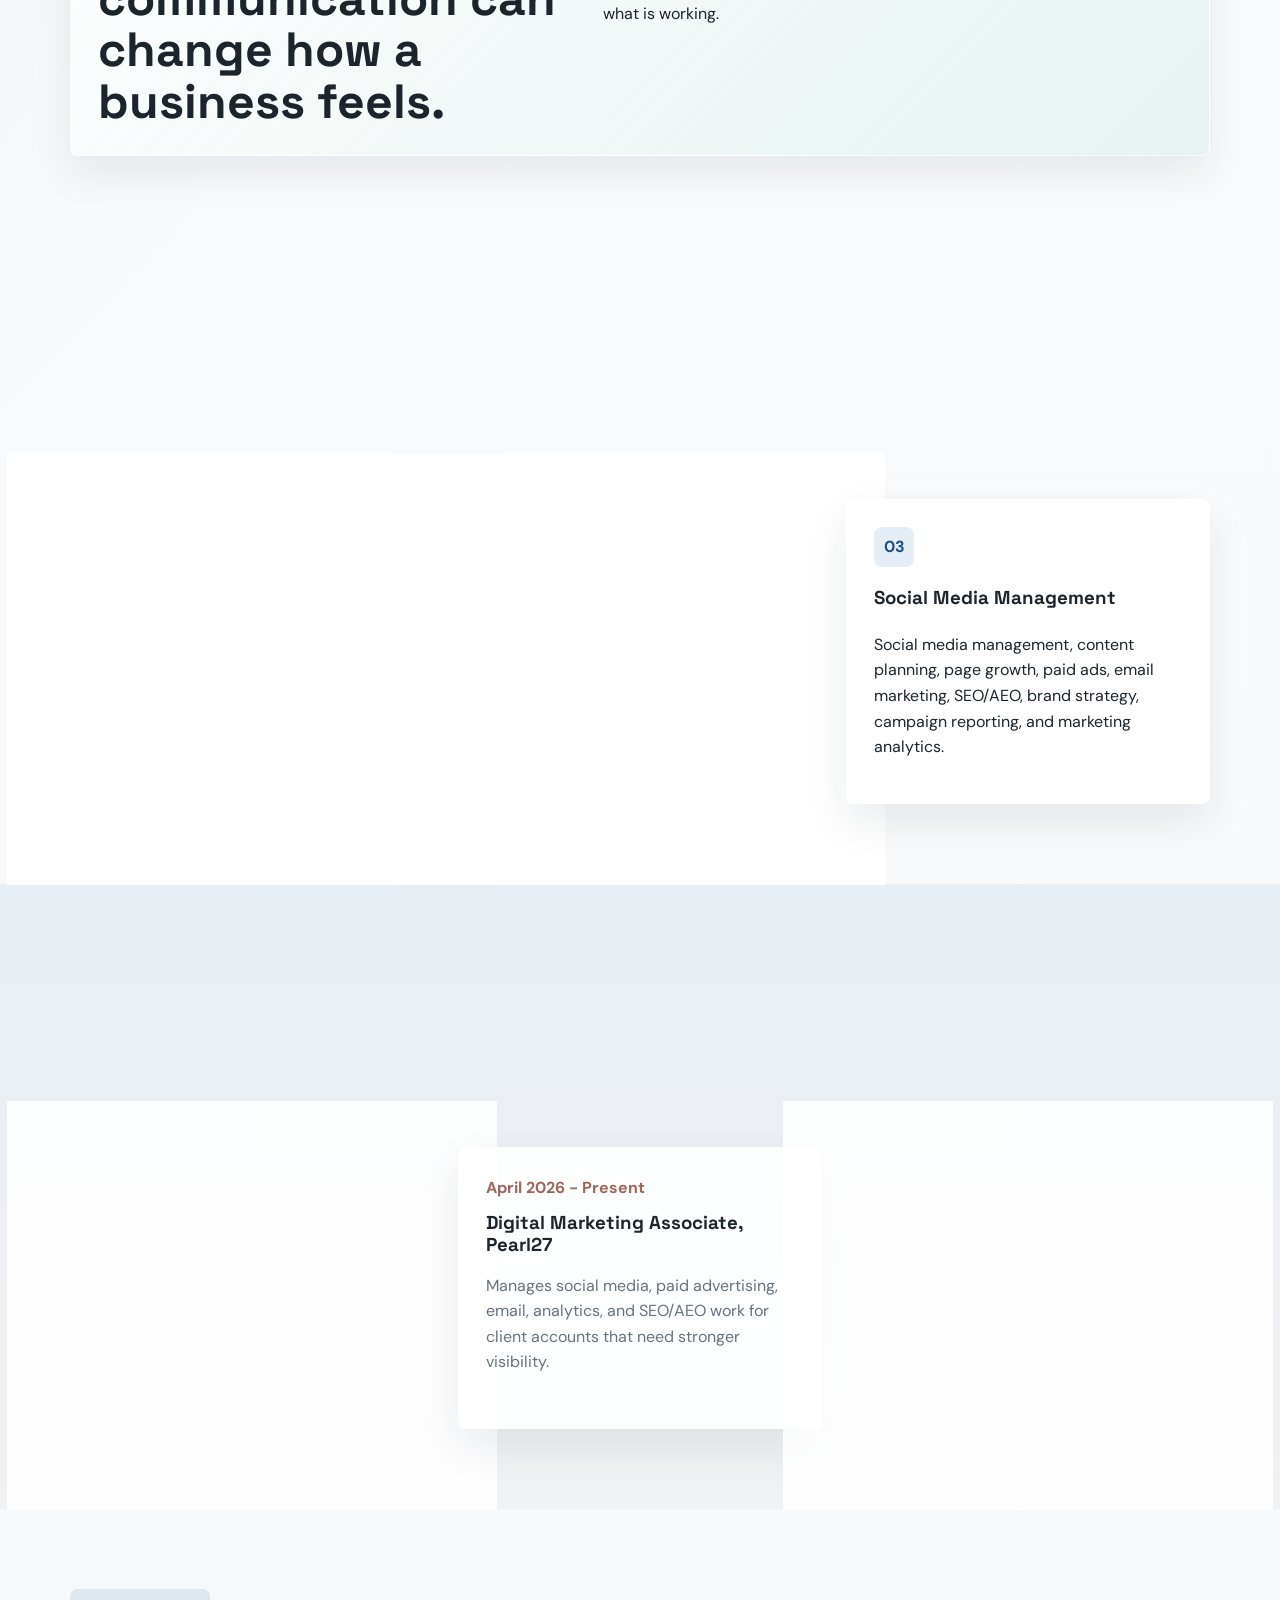
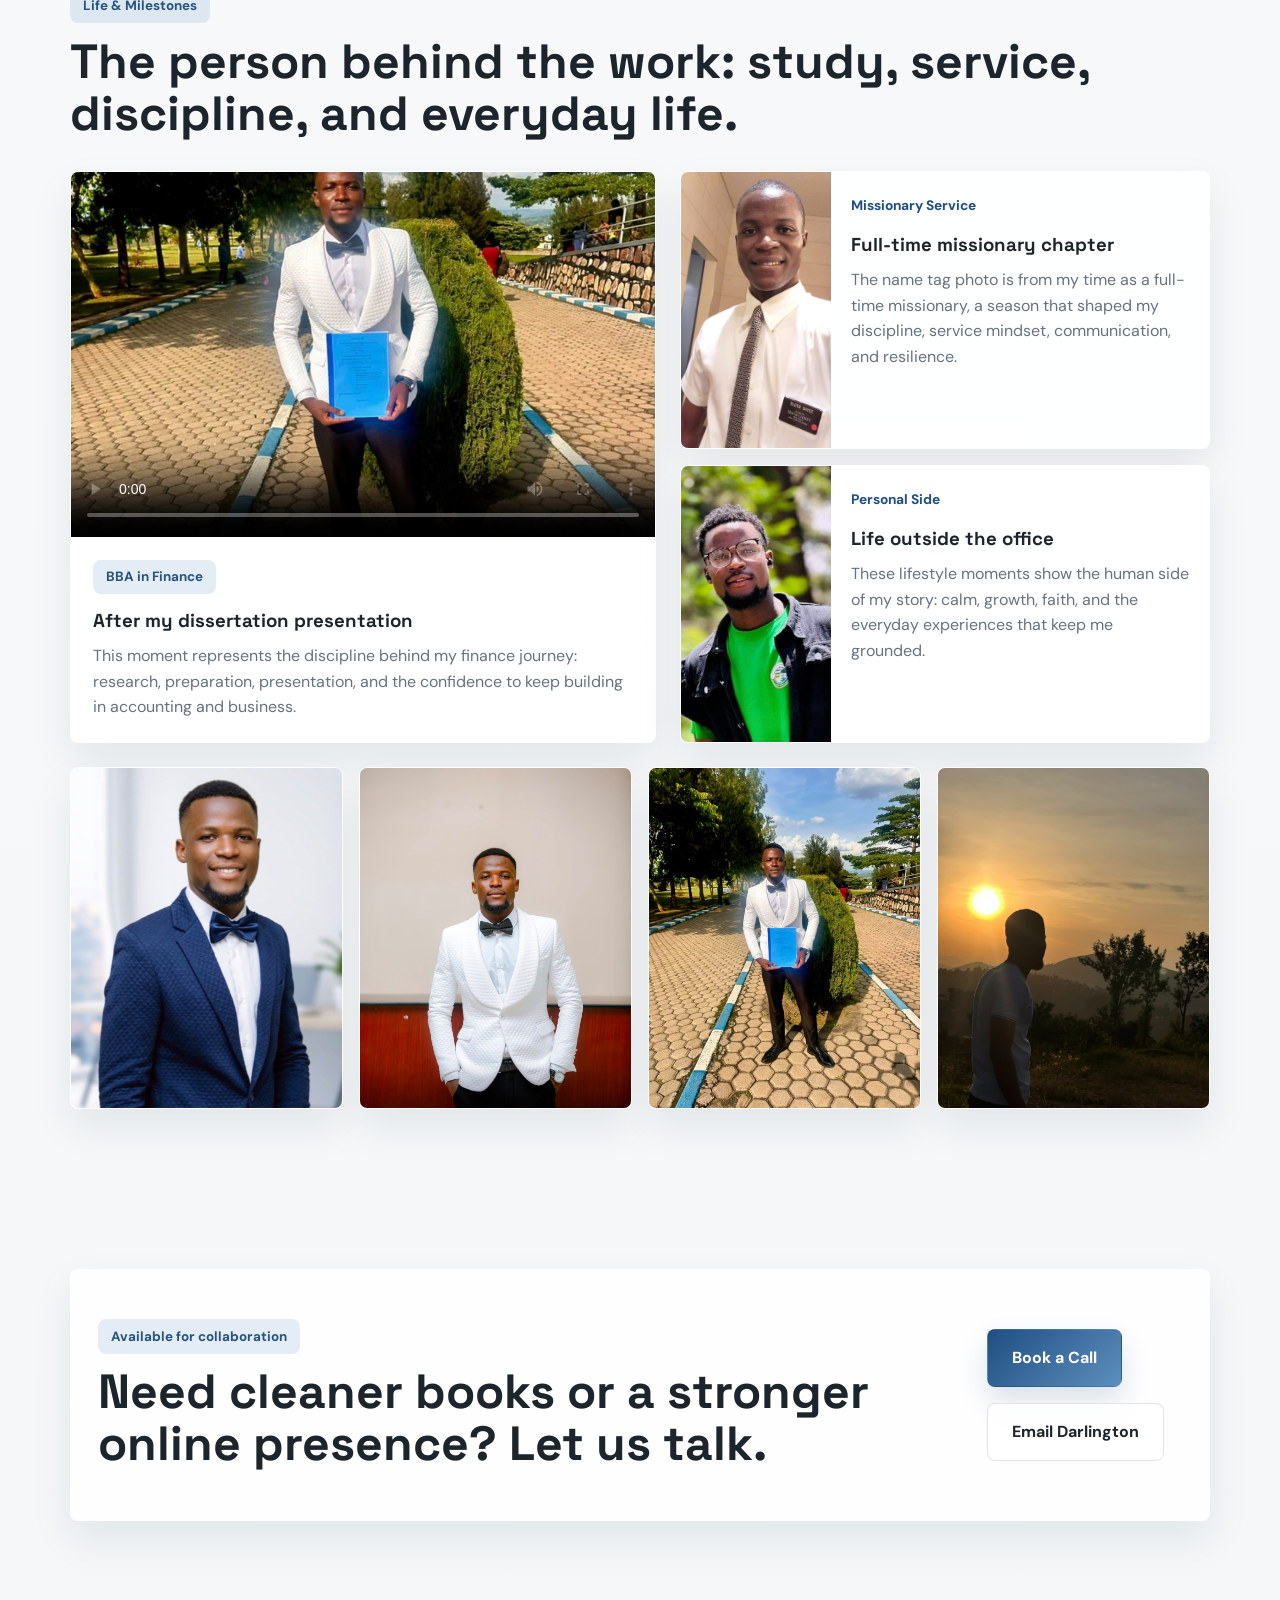
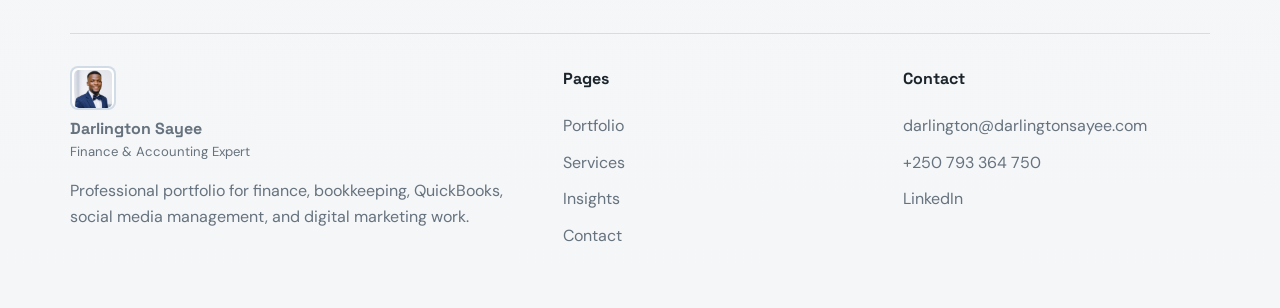
==== commit 23743aab: "Update assistant training experience" ====
--- a/index.html
+++ b/index.html
@@ -140,7 +140,7 @@
             <article class="experience-card fade-up">
               <span>2025 - July 2026</span>
               <h3>Director of Finance and Accounting, John Kiss Publishing</h3>
-              <p>Led financial strategy, improved reporting accuracy, built budgets and forecasts, reduced closing time, and mentored a finance internship team.</p>
+              <p>Led financial strategy, improved reporting accuracy, built budgets and forecasts, reduced closing time, and trained 6+ finance and accounting assistants from the United States, Kenya, and Nigeria.</p>
             </article>
             <article class="experience-card fade-up delay-1">
               <span>April 2026 - Present</span>
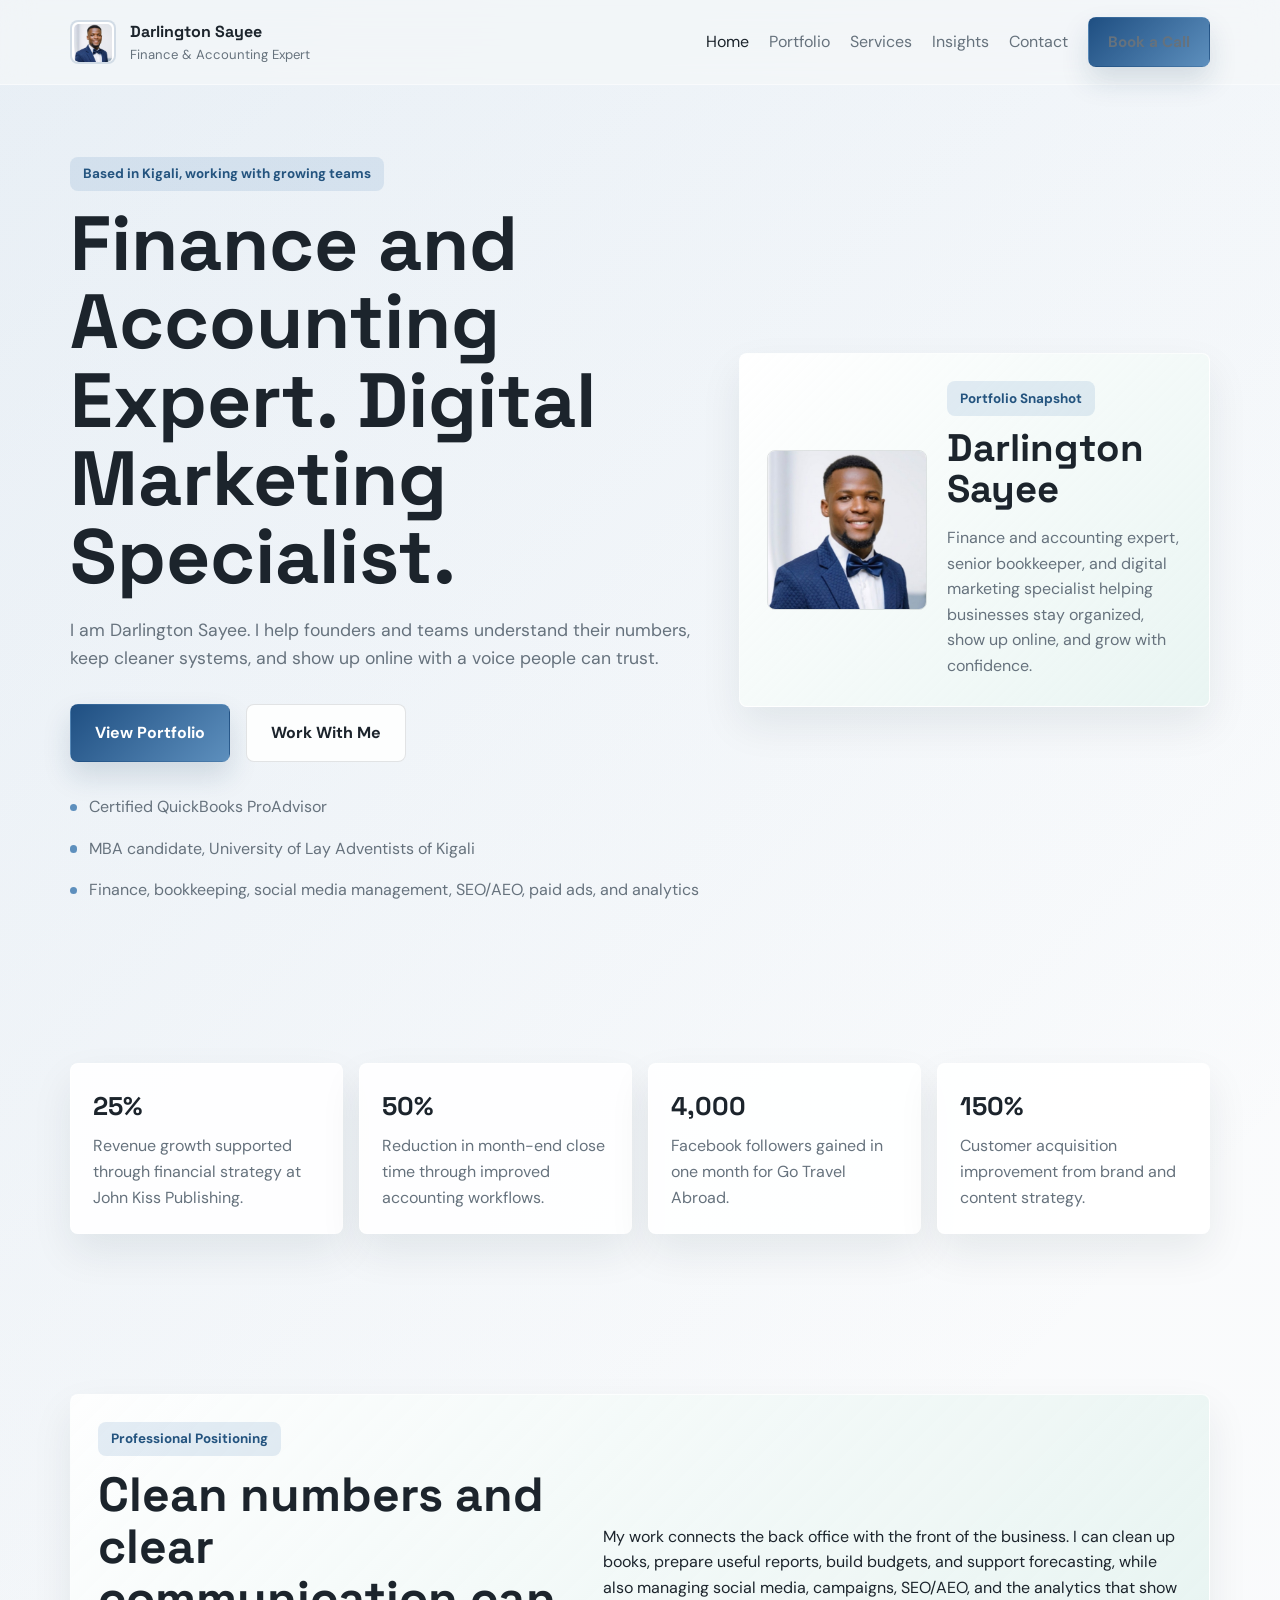
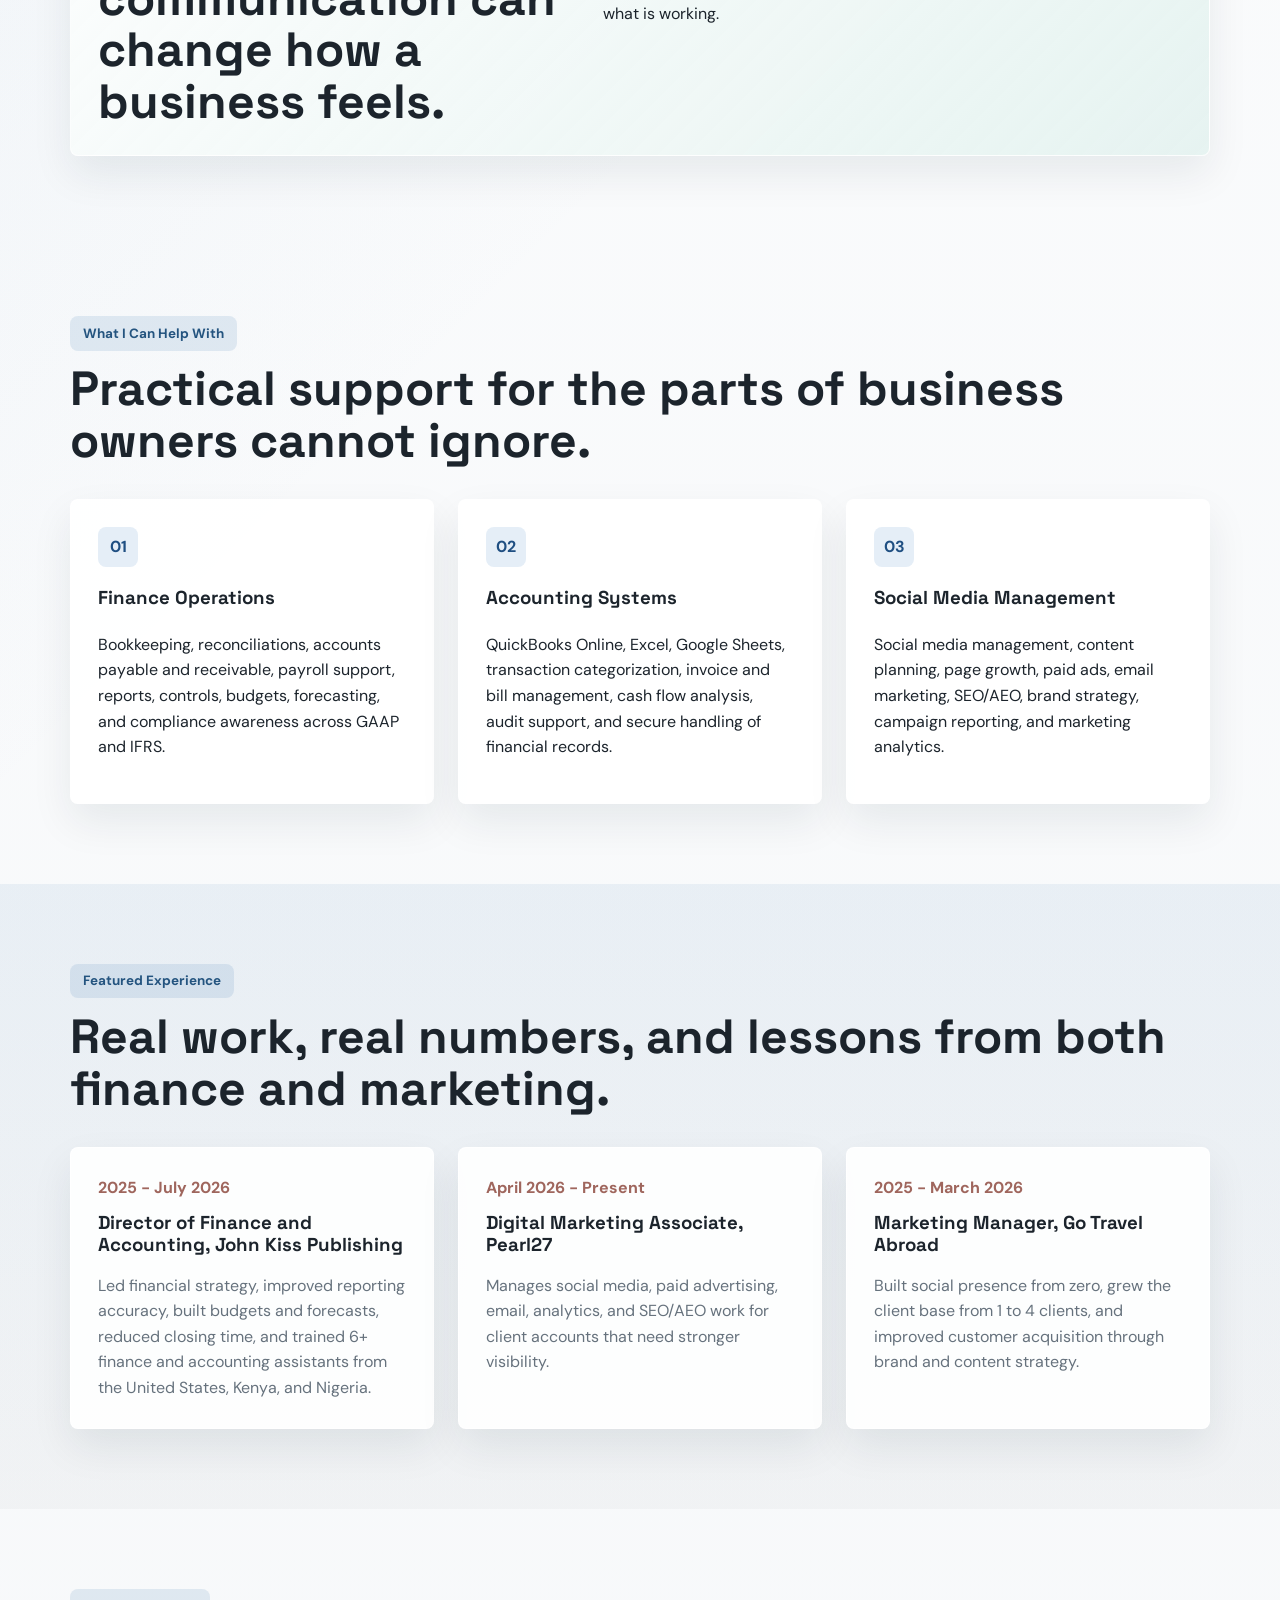
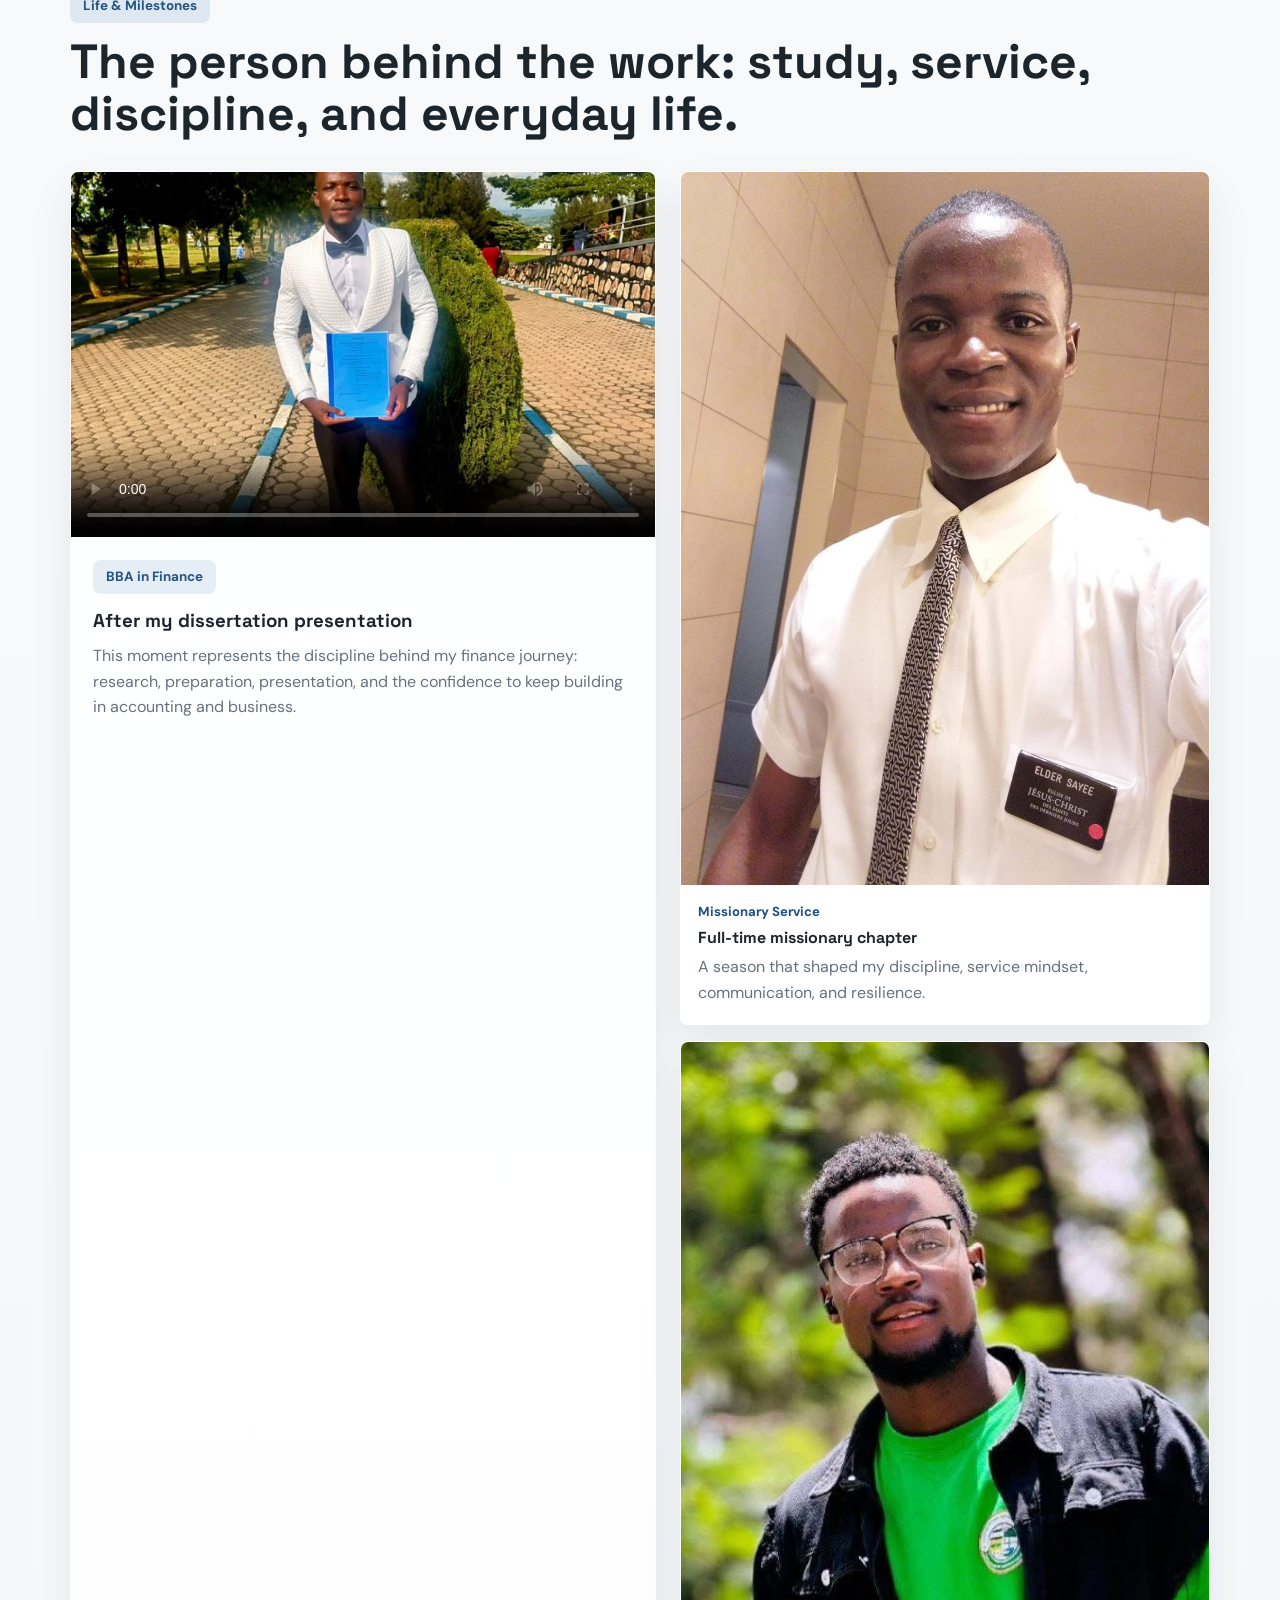
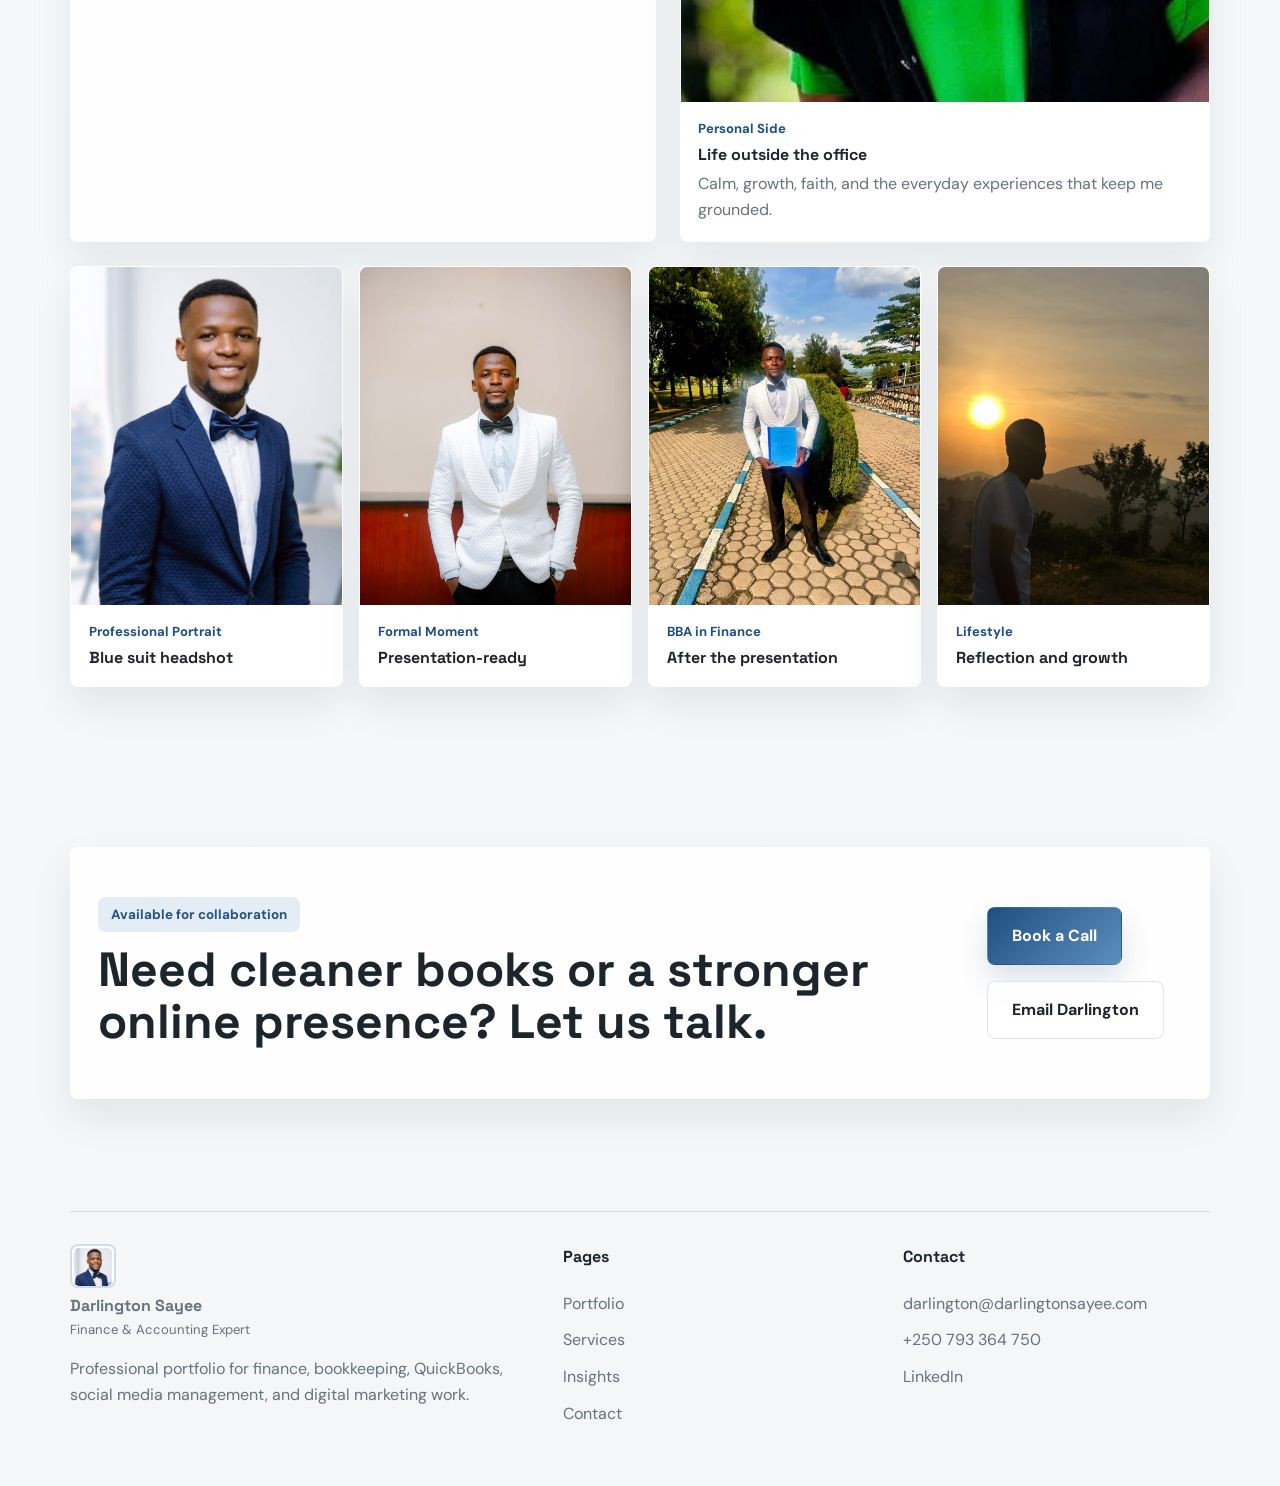
==== commit 792becb6: "Clean up portfolio image gallery" ====
--- a/index.html
+++ b/index.html
@@ -174,30 +174,42 @@
                 <p>This moment represents the discipline behind my finance journey: research, preparation, presentation, and the confidence to keep building in accounting and business.</p>
               </div>
             </article>
-            <div class="life-grid fade-up delay-1">
-              <article class="life-card">
+            <div class="life-grid life-grid-clean fade-up delay-1">
+              <figure class="photo-card photo-card-tall">
                 <img src="assets/media/missionary-name-tag.jpg" alt="Darlington Sayee during full-time missionary service">
-                <div>
+                <figcaption>
                   <span>Missionary Service</span>
-                  <h3>Full-time missionary chapter</h3>
-                  <p>The name tag photo is from my time as a full-time missionary, a season that shaped my discipline, service mindset, communication, and resilience.</p>
-                </div>
-              </article>
-              <article class="life-card">
+                  <strong>Full-time missionary chapter</strong>
+                  <p>A season that shaped my discipline, service mindset, communication, and resilience.</p>
+                </figcaption>
+              </figure>
+              <figure class="photo-card">
                 <img src="assets/media/life-outdoors.jpg" alt="Darlington Sayee outdoors">
-                <div>
+                <figcaption>
                   <span>Personal Side</span>
-                  <h3>Life outside the office</h3>
-                  <p>These lifestyle moments show the human side of my story: calm, growth, faith, and the everyday experiences that keep me grounded.</p>
-                </div>
-              </article>
+                  <strong>Life outside the office</strong>
+                  <p>Calm, growth, faith, and the everyday experiences that keep me grounded.</p>
+                </figcaption>
+              </figure>
             </div>
           </div>
-          <div class="photo-strip fade-up delay-2" aria-label="Darlington Sayee lifestyle photo gallery">
-            <img src="assets/media/darlington-blue-suit.jpg" alt="Darlington Sayee in a blue suit">
-            <img src="assets/media/formal-white-suit.jpg" alt="Darlington Sayee in formal white suit">
-            <img src="assets/media/bba-dissertation-photo.jpg" alt="Darlington Sayee after BBA in Finance dissertation presentation">
-            <img src="assets/media/sunset-reflection.jpg" alt="Darlington Sayee at sunset">
+          <div class="photo-journal fade-up delay-2" aria-label="Darlington Sayee lifestyle photo gallery">
+            <figure class="photo-card">
+              <img src="assets/media/darlington-blue-suit.jpg" alt="Darlington Sayee in a blue suit">
+              <figcaption><span>Professional Portrait</span><strong>Blue suit headshot</strong></figcaption>
+            </figure>
+            <figure class="photo-card">
+              <img src="assets/media/formal-white-suit.jpg" alt="Darlington Sayee in formal white suit">
+              <figcaption><span>Formal Moment</span><strong>Presentation-ready</strong></figcaption>
+            </figure>
+            <figure class="photo-card">
+              <img src="assets/media/bba-dissertation-photo.jpg" alt="Darlington Sayee after BBA in Finance dissertation presentation">
+              <figcaption><span>BBA in Finance</span><strong>After the presentation</strong></figcaption>
+            </figure>
+            <figure class="photo-card">
+              <img src="assets/media/sunset-reflection.jpg" alt="Darlington Sayee at sunset">
+              <figcaption><span>Lifestyle</span><strong>Reflection and growth</strong></figcaption>
+            </figure>
           </div>
         </div>
       </section>
--- a/assets/styles.css
+++ b/assets/styles.css
@@ -611,7 +611,7 @@
 }
 
 .media-feature,
-.life-card {
+.photo-card {
   background: var(--surface);
   border: 1px solid rgba(255, 255, 255, 0.8);
   box-shadow: var(--shadow);
@@ -631,14 +631,12 @@
   padding: 1.4rem;
 }
 
-.media-feature h3,
-.life-card h3 {
+.media-feature h3 {
   font-family: "Space Grotesk", sans-serif;
   margin: 0.75rem 0 0.45rem;
 }
 
-.media-feature p,
-.life-card p {
+.media-feature p {
   color: var(--muted);
   margin: 0;
 }
@@ -648,43 +646,65 @@
   gap: 1rem;
 }
 
-.life-card {
-  display: grid;
-  grid-template-columns: 150px 1fr;
-  min-height: 220px;
-}
-
-.life-card img {
+.life-grid-clean {
+  grid-template-columns: 1fr;
+}
+
+.photo-card {
+  margin: 0;
+  background: rgba(255, 255, 255, 0.92);
+}
+
+.photo-card img {
   width: 100%;
-  height: 100%;
-  min-height: 220px;
+  aspect-ratio: 4 / 5;
+  display: block;
   object-fit: cover;
-}
-
-.life-card div {
-  padding: 1.25rem;
-}
-
-.life-card span {
+  object-position: center;
+}
+
+.photo-card-tall img {
+  aspect-ratio: 4 / 5.4;
+  object-position: center top;
+}
+
+.photo-card figcaption {
+  padding: 1rem 1.1rem 1.15rem;
+}
+
+.photo-card span {
+  display: block;
   color: var(--primary);
   font-weight: 700;
-  font-size: 0.86rem;
-}
-
-.photo-strip {
+  font-size: 0.82rem;
+  margin-bottom: 0.35rem;
+}
+
+.photo-card strong {
+  display: block;
+  font-family: "Space Grotesk", sans-serif;
+  line-height: 1.2;
+}
+
+.photo-card p {
+  color: var(--muted);
+  margin: 0.45rem 0 0;
+}
+
+.photo-journal {
   display: grid;
   grid-template-columns: repeat(4, minmax(0, 1fr));
   gap: 1rem;
   margin-top: 1.5rem;
 }
 
-.photo-strip img {
-  width: 100%;
-  aspect-ratio: 4 / 5;
-  object-fit: cover;
-  border-radius: var(--radius);
-  border: 1px solid rgba(255, 255, 255, 0.8);
-  box-shadow: var(--shadow);
+.photo-journal .photo-card:nth-child(1) img,
+.photo-journal .photo-card:nth-child(4) img {
+  object-position: center top;
+}
+
+.photo-journal .photo-card:nth-child(3) img {
+  object-position: center 42%;
 }
 
 .video-card {
@@ -1211,7 +1231,7 @@
     grid-template-columns: 1fr;
   }
 
-  .photo-strip {
+  .photo-journal {
     grid-template-columns: repeat(2, minmax(0, 1fr));
   }
 
@@ -1337,13 +1357,8 @@
     max-width: 220px;
   }
 
-  .life-card {
-    grid-template-columns: 1fr;
-  }
-
-  .life-card img {
-    aspect-ratio: 4 / 3;
-    min-height: 0;
+  .photo-card-tall img {
+    aspect-ratio: 4 / 5;
   }
 
   .academy-search,
@@ -1479,7 +1494,7 @@
     padding: 1rem;
   }
 
-  .photo-strip {
+  .photo-journal {
     grid-template-columns: 1fr;
   }
 
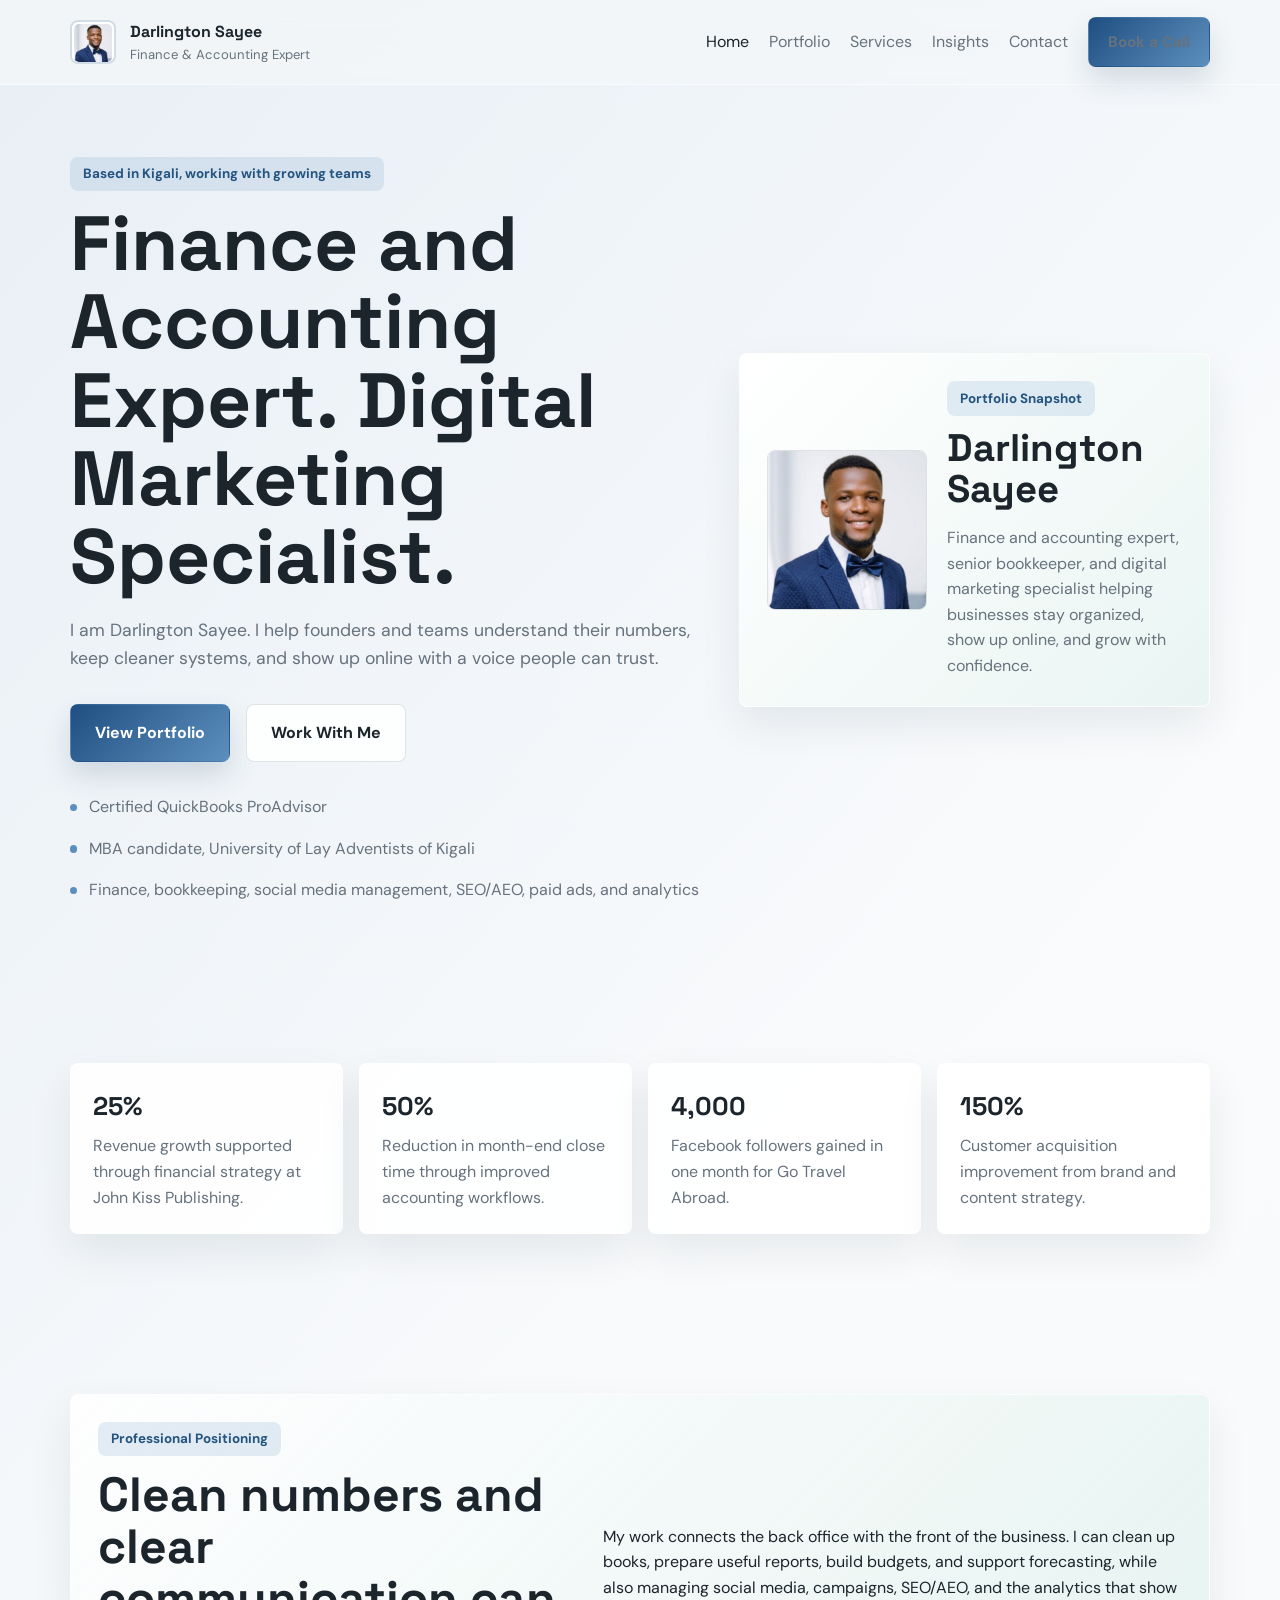
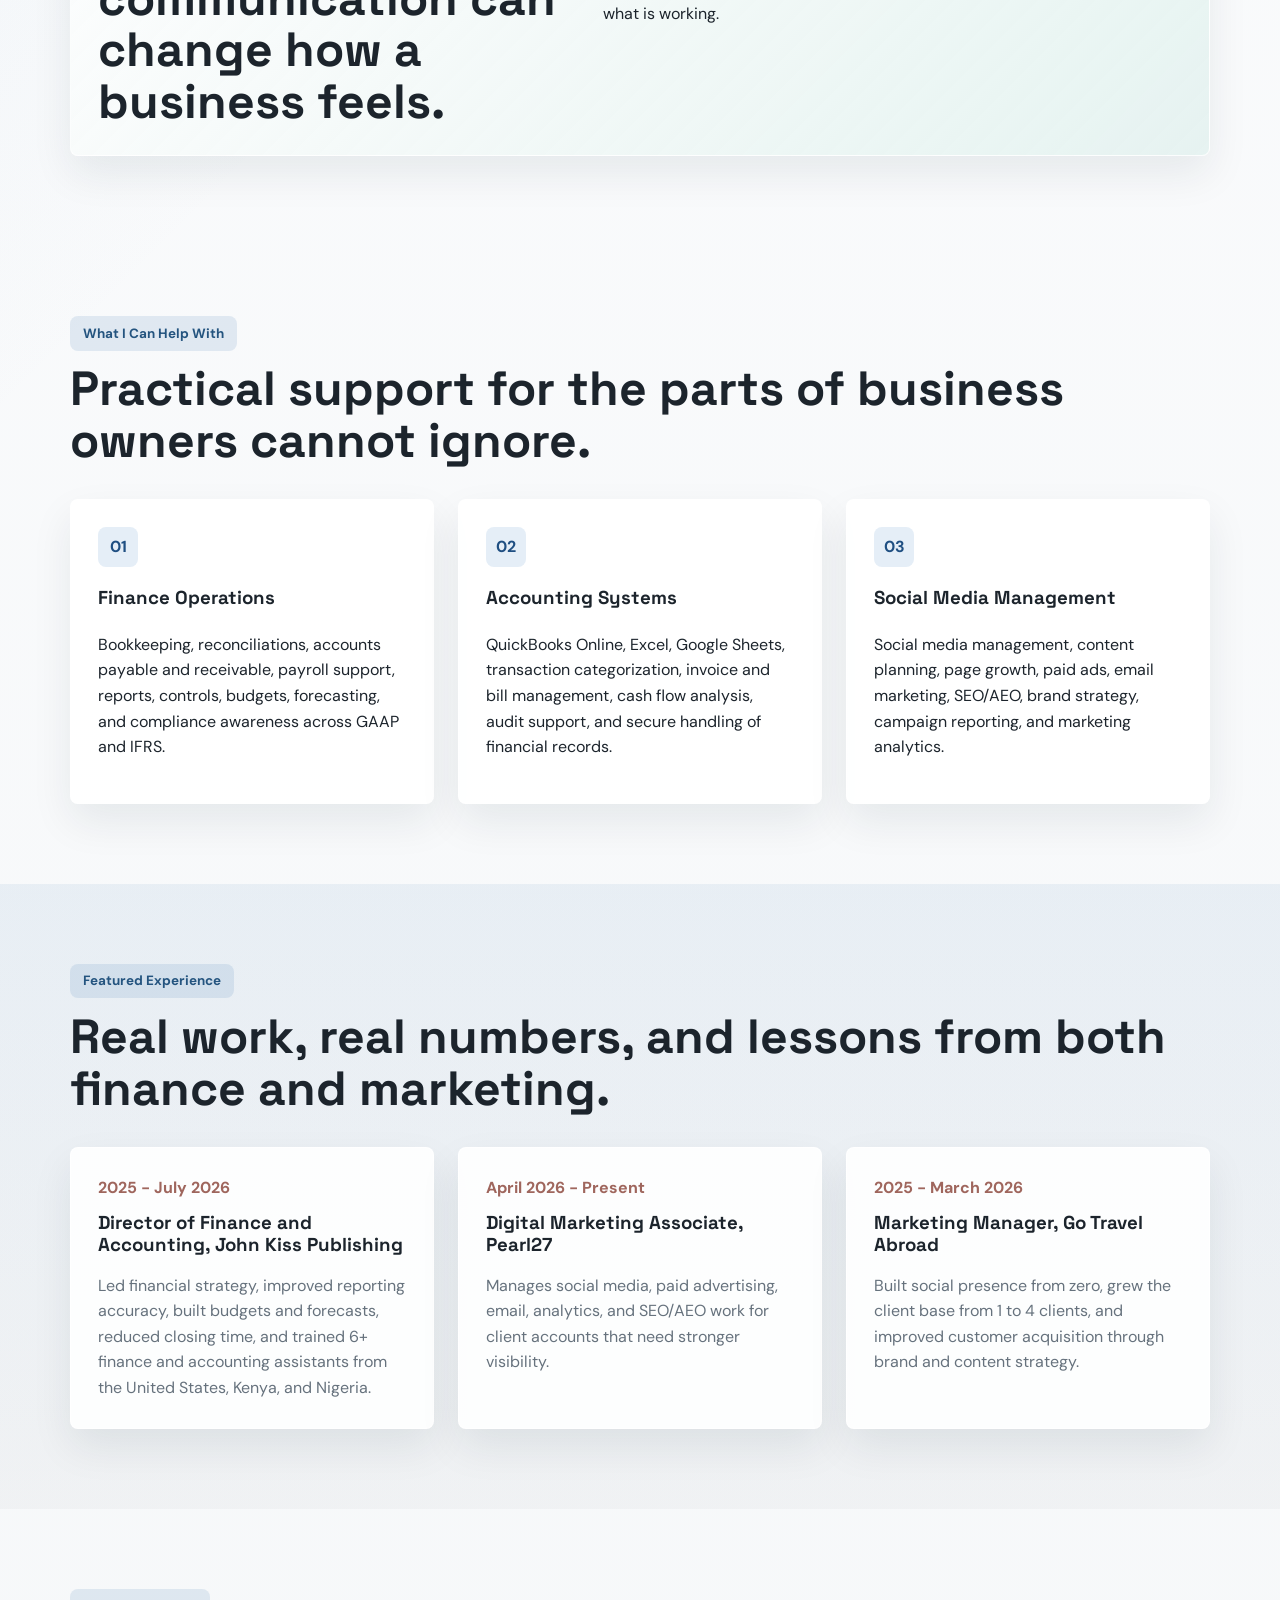
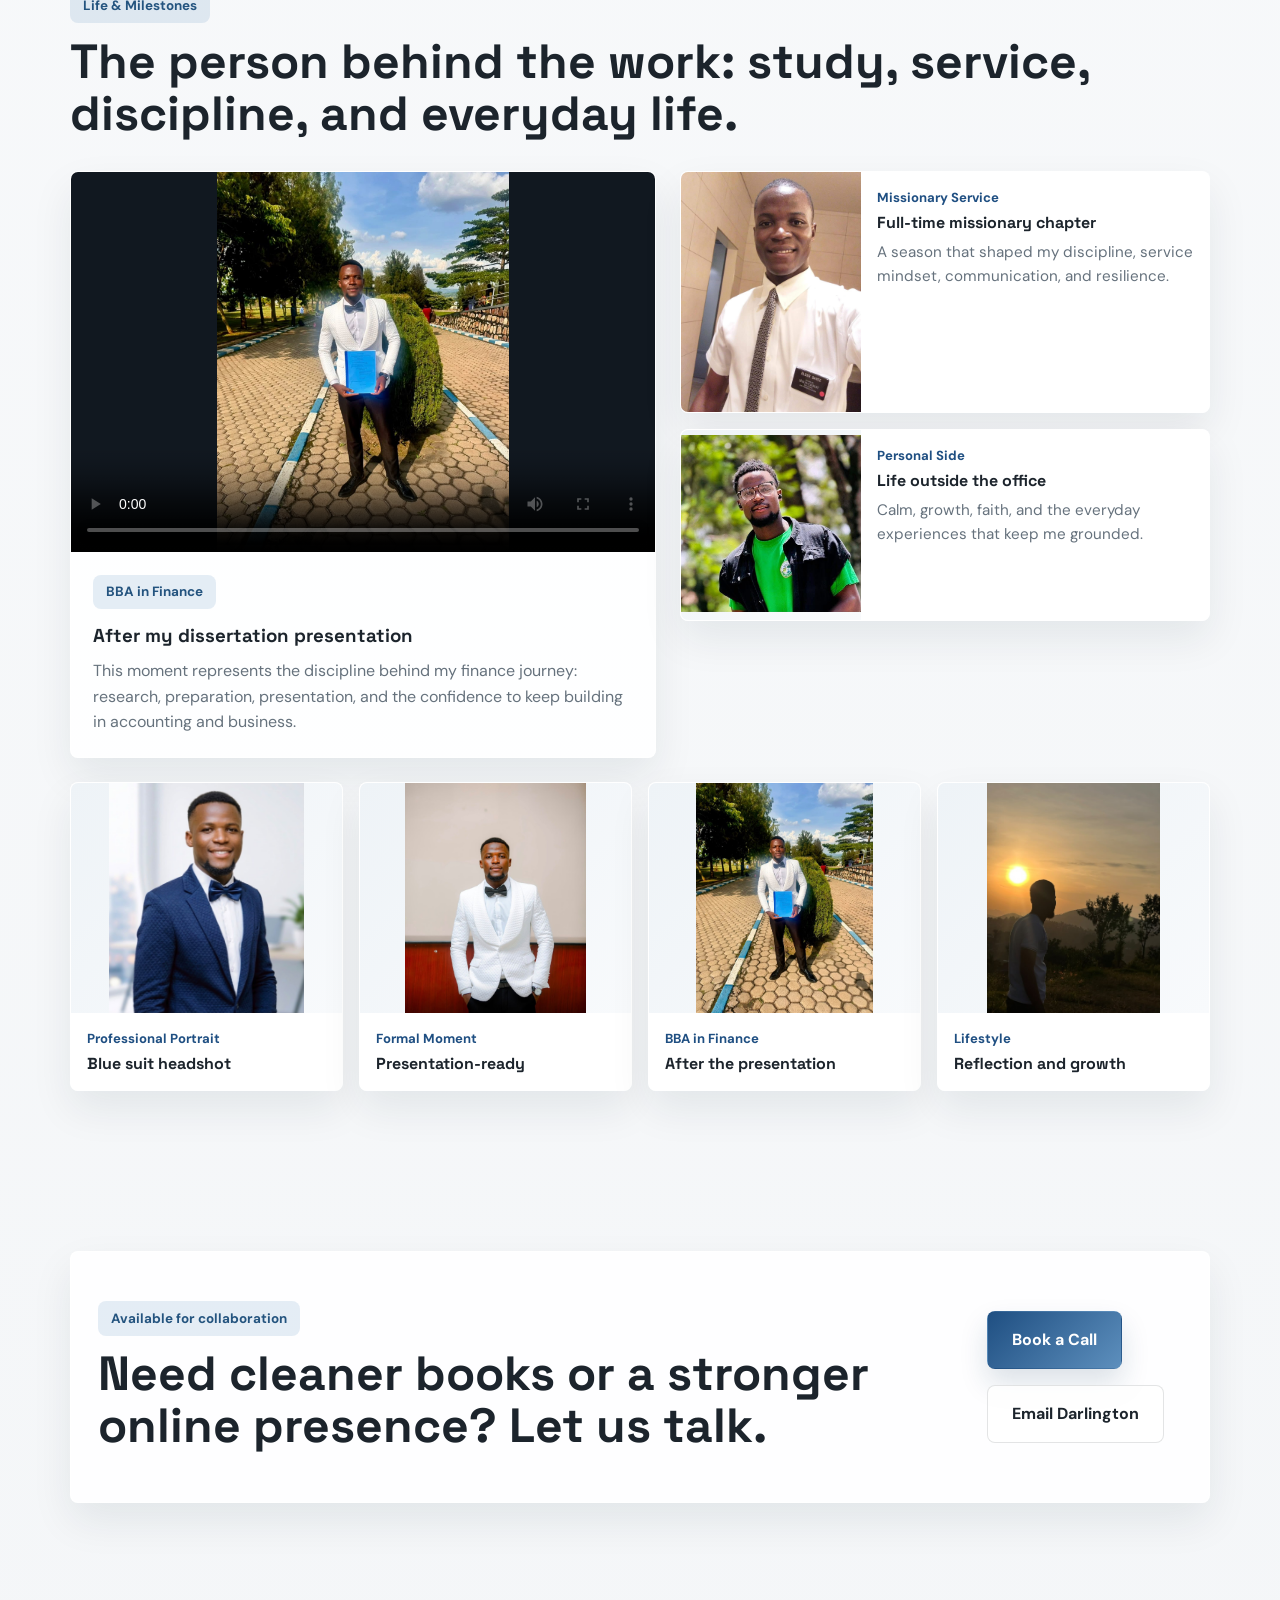
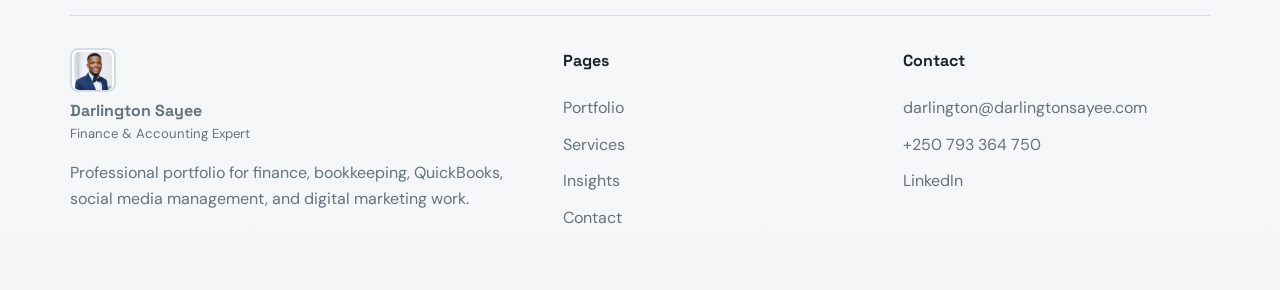
==== commit 523cb5ef: "Fix portfolio media sizing and positioning" ====
--- a/index.html
+++ b/index.html
@@ -175,7 +175,7 @@
               </div>
             </article>
             <div class="life-grid life-grid-clean fade-up delay-1">
-              <figure class="photo-card photo-card-tall">
+              <figure class="photo-card photo-card-service">
                 <img src="assets/media/missionary-name-tag.jpg" alt="Darlington Sayee during full-time missionary service">
                 <figcaption>
                   <span>Missionary Service</span>
@@ -183,7 +183,7 @@
                   <p>A season that shaped my discipline, service mindset, communication, and resilience.</p>
                 </figcaption>
               </figure>
-              <figure class="photo-card">
+              <figure class="photo-card photo-card-life">
                 <img src="assets/media/life-outdoors.jpg" alt="Darlington Sayee outdoors">
                 <figcaption>
                   <span>Personal Side</span>
@@ -194,19 +194,19 @@
             </div>
           </div>
           <div class="photo-journal fade-up delay-2" aria-label="Darlington Sayee lifestyle photo gallery">
-            <figure class="photo-card">
+            <figure class="photo-card photo-card-headshot">
               <img src="assets/media/darlington-blue-suit.jpg" alt="Darlington Sayee in a blue suit">
               <figcaption><span>Professional Portrait</span><strong>Blue suit headshot</strong></figcaption>
             </figure>
-            <figure class="photo-card">
+            <figure class="photo-card photo-card-formal">
               <img src="assets/media/formal-white-suit.jpg" alt="Darlington Sayee in formal white suit">
               <figcaption><span>Formal Moment</span><strong>Presentation-ready</strong></figcaption>
             </figure>
-            <figure class="photo-card">
+            <figure class="photo-card photo-card-bba">
               <img src="assets/media/bba-dissertation-photo.jpg" alt="Darlington Sayee after BBA in Finance dissertation presentation">
               <figcaption><span>BBA in Finance</span><strong>After the presentation</strong></figcaption>
             </figure>
-            <figure class="photo-card">
+            <figure class="photo-card photo-card-sunset">
               <img src="assets/media/sunset-reflection.jpg" alt="Darlington Sayee at sunset">
               <figcaption><span>Lifestyle</span><strong>Reflection and growth</strong></figcaption>
             </figure>
--- a/assets/styles.css
+++ b/assets/styles.css
@@ -607,7 +607,7 @@
   display: grid;
   grid-template-columns: minmax(0, 1.05fr) minmax(320px, 0.95fr);
   gap: 1.5rem;
-  align-items: stretch;
+  align-items: start;
 }
 
 .media-feature,
@@ -621,9 +621,9 @@
 
 .media-feature video {
   width: 100%;
-  aspect-ratio: 16 / 10;
+  height: clamp(260px, 34vw, 380px);
   display: block;
-  object-fit: cover;
+  object-fit: contain;
   background: #111820;
 }
 
@@ -650,6 +650,18 @@
   grid-template-columns: 1fr;
 }
 
+.life-grid-clean .photo-card {
+  display: grid;
+  grid-template-columns: 180px minmax(0, 1fr);
+  align-items: stretch;
+}
+
+.life-grid-clean .photo-card img {
+  width: 100%;
+  height: 100%;
+  min-height: 190px;
+}
+
 .photo-card {
   margin: 0;
   background: rgba(255, 255, 255, 0.92);
@@ -657,19 +669,39 @@
 
 .photo-card img {
   width: 100%;
-  aspect-ratio: 4 / 5;
+  height: 230px;
   display: block;
-  object-fit: cover;
+  object-fit: contain;
   object-position: center;
-}
-
-.photo-card-tall img {
-  aspect-ratio: 4 / 5.4;
+  background: linear-gradient(135deg, #eef3f7, #f8fafc);
+}
+
+.photo-card-service img {
   object-position: center top;
 }
 
+.photo-card-headshot img {
+  object-position: center 20%;
+}
+
+.photo-card-formal img {
+  object-position: center 24%;
+}
+
+.photo-card-bba img {
+  object-position: center 36%;
+}
+
+.photo-card-life img {
+  object-position: center 34%;
+}
+
+.photo-card-sunset img {
+  object-position: center 18%;
+}
+
 .photo-card figcaption {
-  padding: 1rem 1.1rem 1.15rem;
+  padding: 0.9rem 1rem 1rem;
 }
 
 .photo-card span {
@@ -689,6 +721,7 @@
 .photo-card p {
   color: var(--muted);
   margin: 0.45rem 0 0;
+  font-size: 0.95rem;
 }
 
 .photo-journal {
@@ -696,15 +729,6 @@
   grid-template-columns: repeat(4, minmax(0, 1fr));
   gap: 1rem;
   margin-top: 1.5rem;
-}
-
-.photo-journal .photo-card:nth-child(1) img,
-.photo-journal .photo-card:nth-child(4) img {
-  object-position: center top;
-}
-
-.photo-journal .photo-card:nth-child(3) img {
-  object-position: center 42%;
 }
 
 .video-card {
@@ -1357,8 +1381,19 @@
     max-width: 220px;
   }
 
-  .photo-card-tall img {
-    aspect-ratio: 4 / 5;
+  .media-feature video,
+  .photo-card img,
+  .photo-card-service img {
+    height: 240px;
+  }
+
+  .life-grid-clean .photo-card {
+    grid-template-columns: 1fr;
+  }
+
+  .life-grid-clean .photo-card img {
+    height: 240px;
+    min-height: 0;
   }
 
   .academy-search,
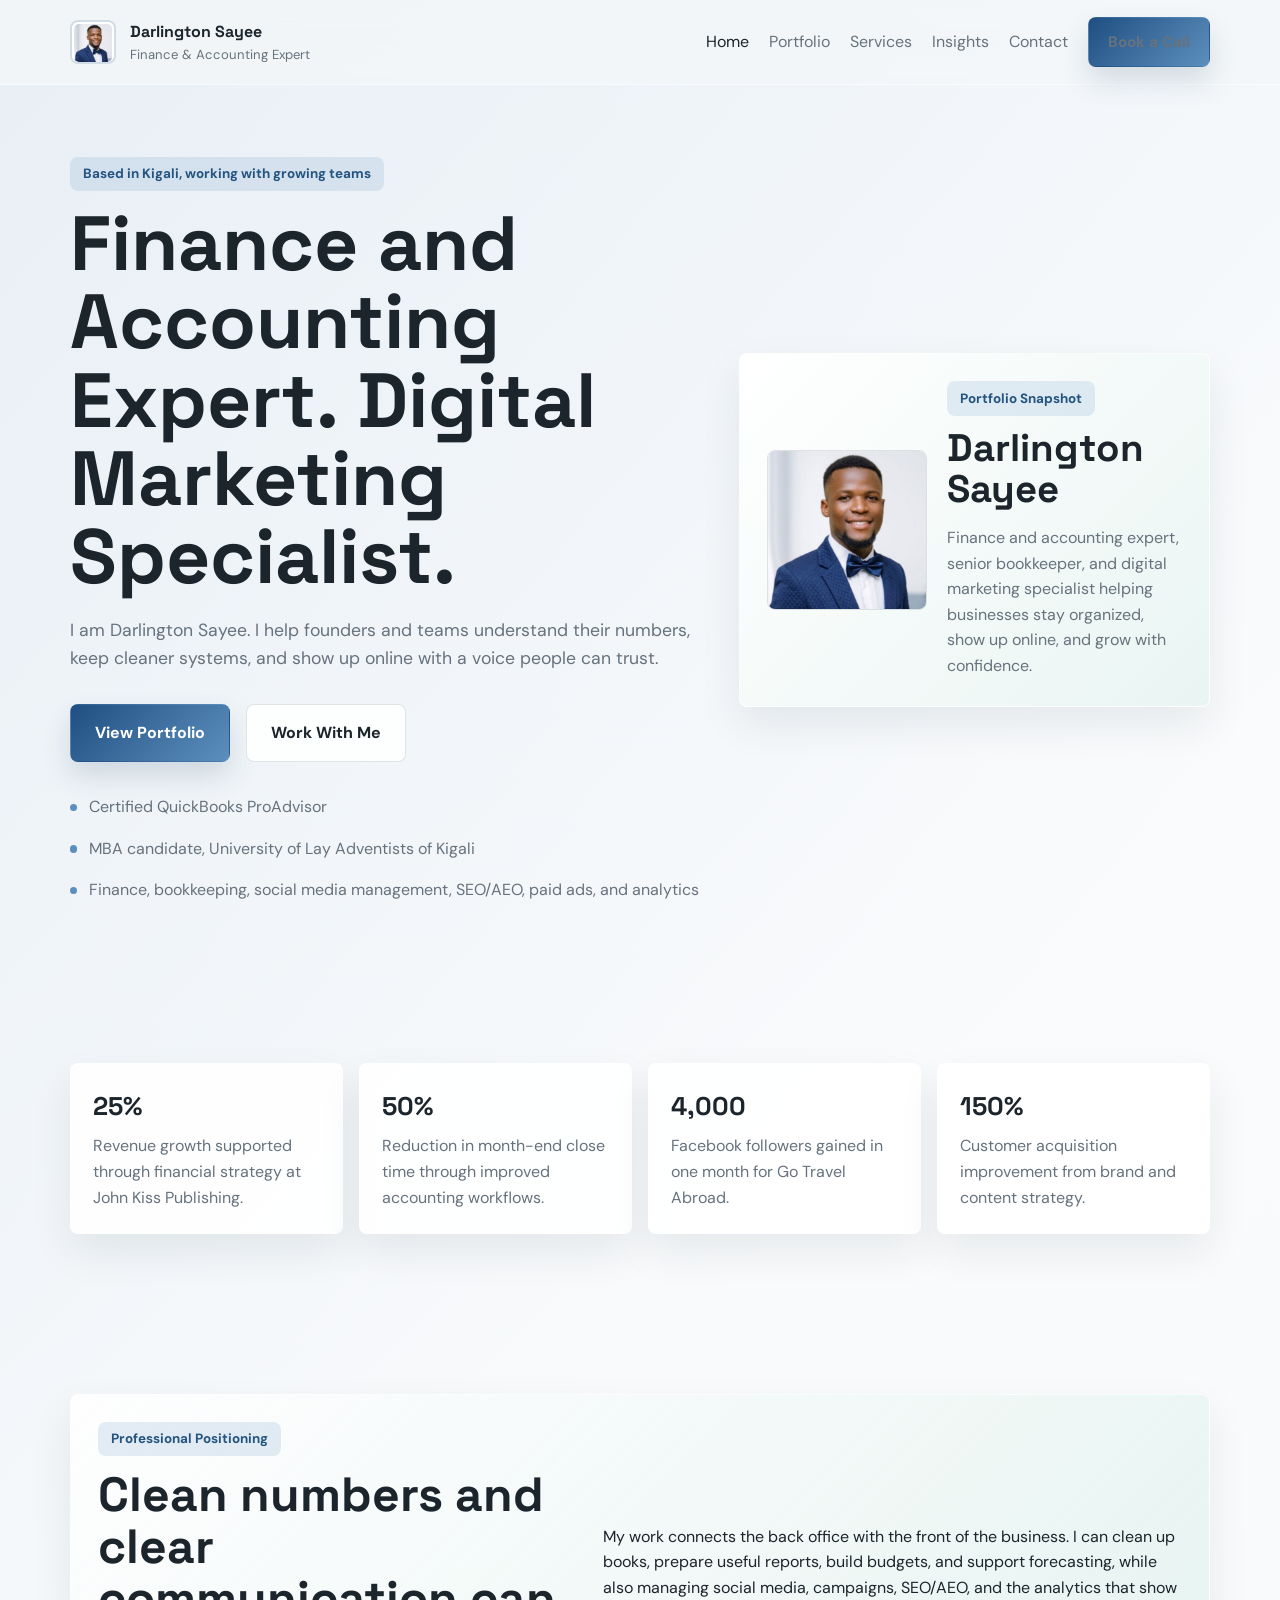
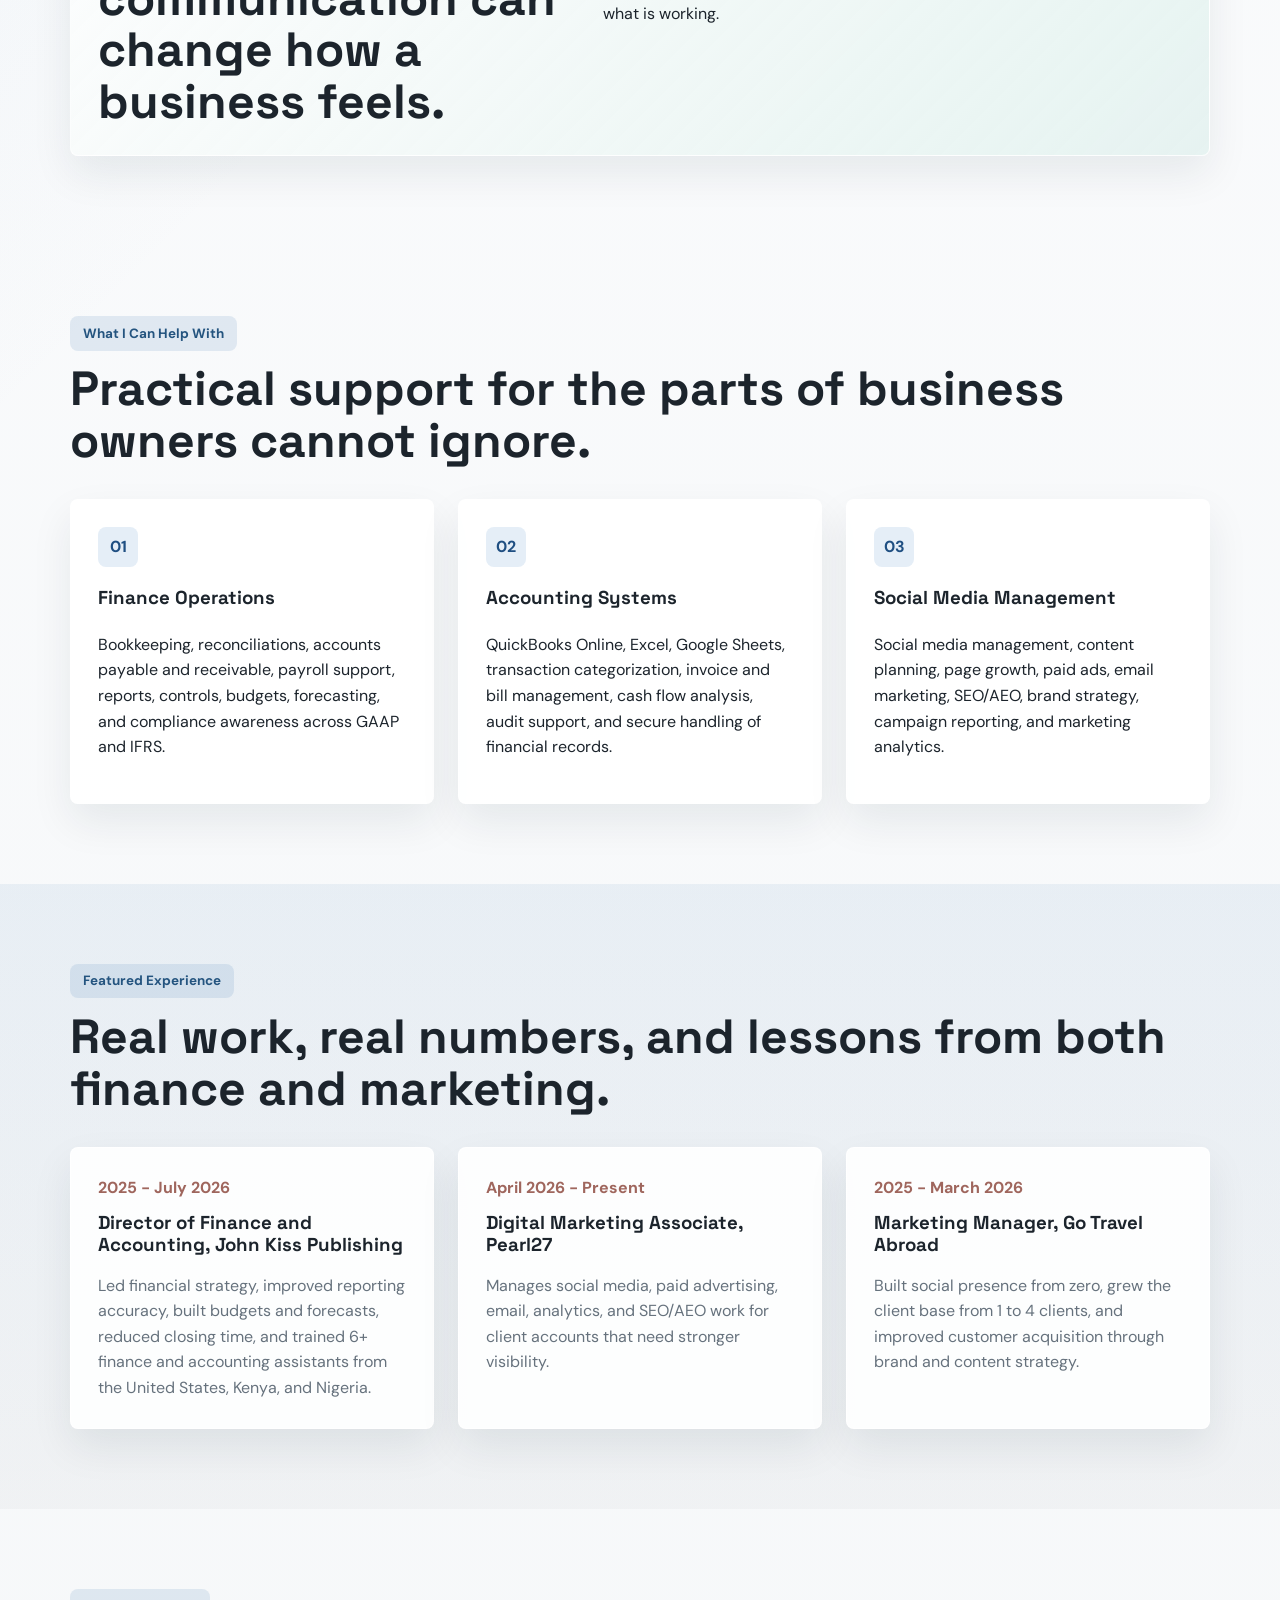
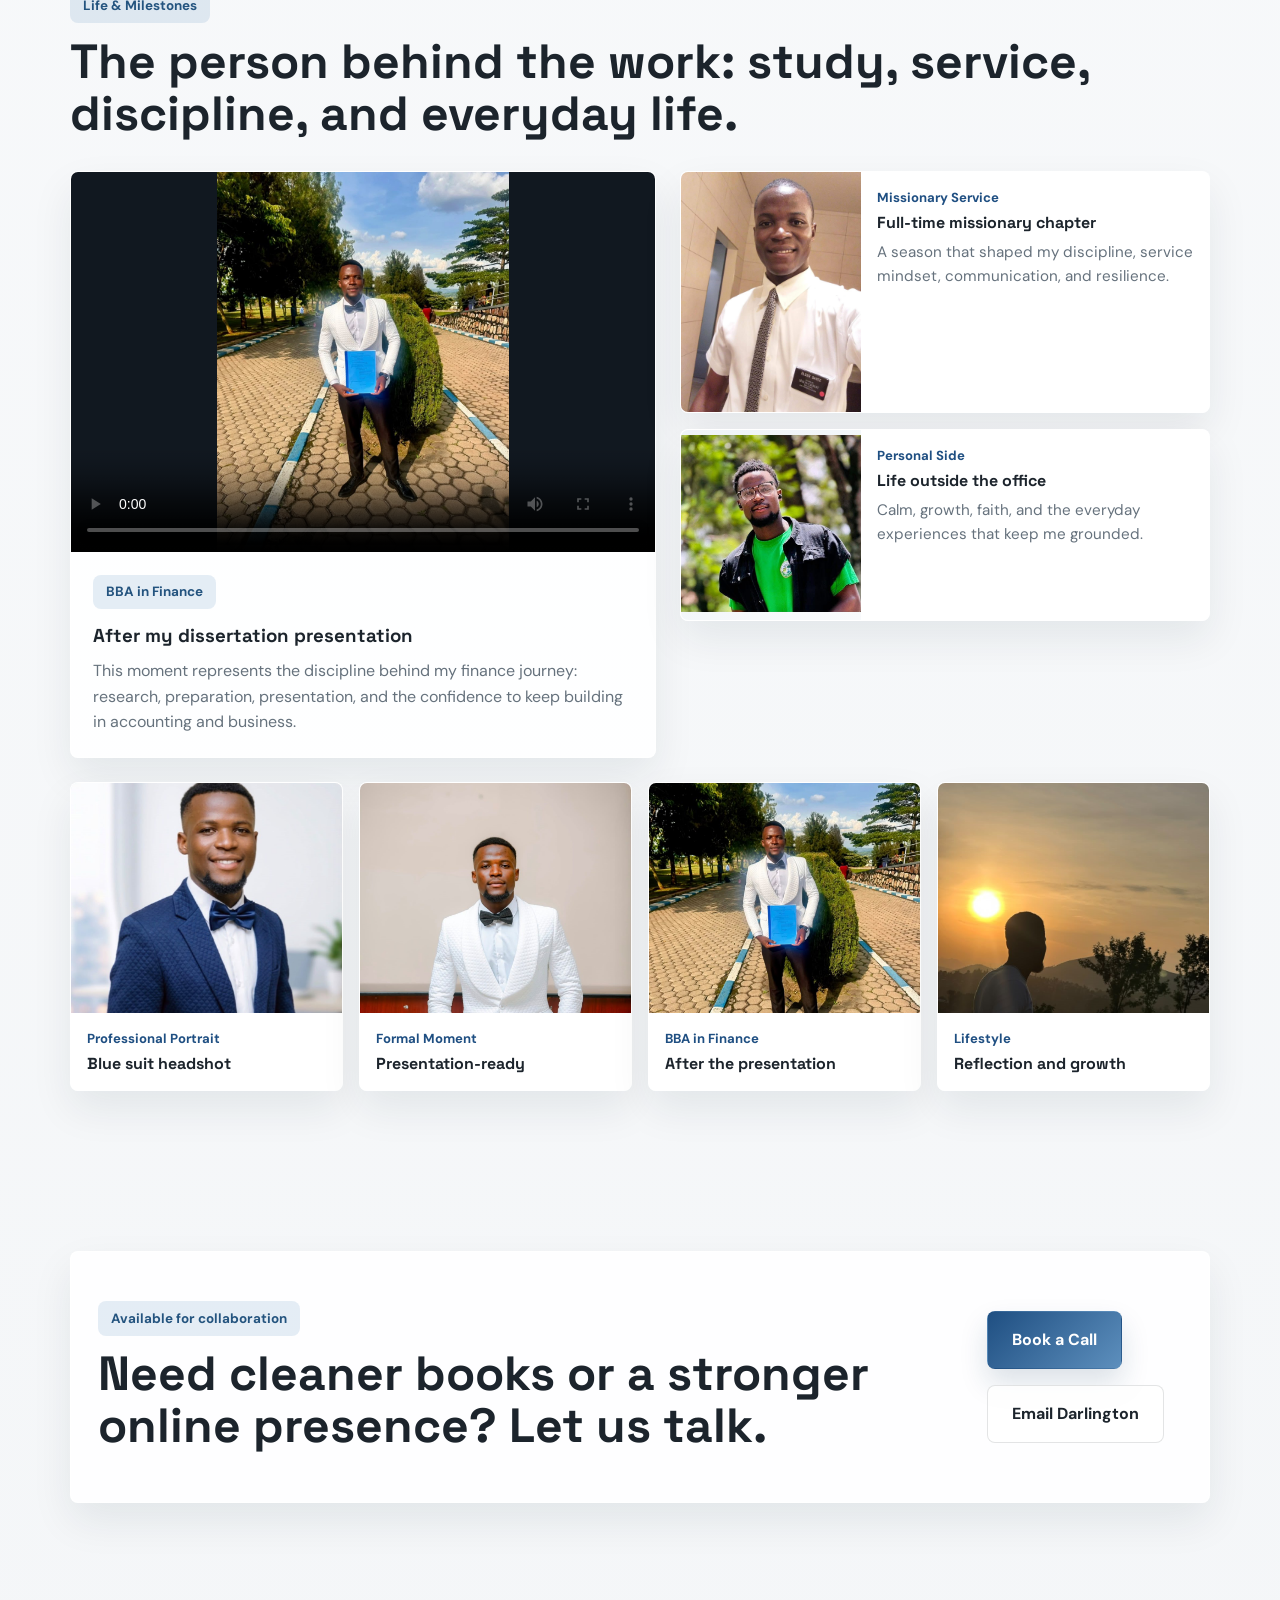
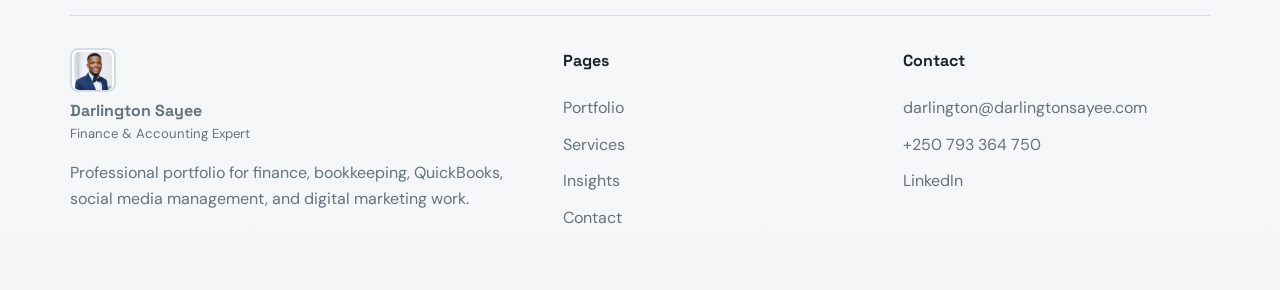
==== commit 86584bea: "Force mobile stylesheet refresh" ====
--- a/index.html
+++ b/index.html
@@ -15,7 +15,7 @@
   <link rel="preconnect" href="https://fonts.googleapis.com">
   <link rel="preconnect" href="https://fonts.gstatic.com" crossorigin>
   <link href="https://fonts.googleapis.com/css2?family=DM+Sans:wght@400;500;700&family=Space+Grotesk:wght@500;700&display=swap" rel="stylesheet">
-  <link rel="stylesheet" href="assets/styles.css">
+  <link rel="stylesheet" href="assets/styles.css?v=mobile-20260714-2">
 </head>
 <body>
   <div class="site-shell">
--- a/assets/styles.css
+++ b/assets/styles.css
@@ -729,6 +729,10 @@
   grid-template-columns: repeat(4, minmax(0, 1fr));
   gap: 1rem;
   margin-top: 1.5rem;
+}
+
+.photo-journal .photo-card img {
+  object-fit: cover;
 }
 
 .video-card {
@@ -1283,7 +1287,7 @@
 
 @media (max-width: 760px) {
   .section {
-    padding: 3rem 0;
+    padding: 2.75rem 0;
   }
 
   .container {
@@ -1322,6 +1326,11 @@
   .page-hero h1 {
     font-size: clamp(2.2rem, 8vw, 3.2rem);
     line-height: 1.1;
+  }
+
+  .hero,
+  .page-hero {
+    padding-top: 2.25rem;
   }
 
   .lead {
@@ -1354,6 +1363,25 @@
   .button-row {
     flex-direction: column;
     align-items: stretch;
+    margin: 1.35rem 0;
+  }
+
+  .trust-points {
+    display: grid;
+    grid-template-columns: 1fr;
+    gap: 0.6rem;
+  }
+
+  .trust-points li {
+    background: rgba(255, 255, 255, 0.68);
+    border: 1px solid var(--line);
+    border-radius: var(--radius);
+    padding: 0.7rem 0.8rem 0.7rem 1.9rem;
+    font-size: 0.95rem;
+  }
+
+  .trust-points li::before {
+    left: 0.8rem;
   }
 
   .contact-form {
@@ -1372,28 +1400,62 @@
     gap: 1rem;
   }
 
+  .metric-strip,
+  .stat-strip {
+    grid-template-columns: repeat(2, minmax(0, 1fr));
+  }
+
   .profile-hero {
-    grid-template-columns: 1fr;
+    grid-template-columns: 96px 1fr;
+    align-items: center;
+    gap: 1rem;
   }
 
   .profile-hero img,
   .profile-photo {
-    max-width: 220px;
+    max-width: 160px;
+  }
+
+  .profile-hero h2 {
+    font-size: 1.45rem;
+  }
+
+  .profile-hero p {
+    font-size: 0.95rem;
   }
 
   .media-feature video,
-  .photo-card img,
-  .photo-card-service img {
-    height: 240px;
+  .photo-card img {
+    height: 210px;
   }
 
   .life-grid-clean .photo-card {
-    grid-template-columns: 1fr;
+    grid-template-columns: 118px minmax(0, 1fr);
   }
 
   .life-grid-clean .photo-card img {
-    height: 240px;
-    min-height: 0;
+    height: 100%;
+    min-height: 158px;
+  }
+
+  .photo-card figcaption {
+    padding: 0.8rem;
+  }
+
+  .photo-card p {
+    font-size: 0.9rem;
+  }
+
+  .photo-journal {
+    gap: 0.75rem;
+  }
+
+  .photo-journal .photo-card img {
+    height: 170px;
+  }
+
+  .photo-journal .photo-card figcaption {
+    min-height: 76px;
   }
 
   .academy-search,
@@ -1410,6 +1472,11 @@
     padding: 1.2rem;
   }
 
+  .metric-strip,
+  .stat-strip {
+    gap: 0.75rem;
+  }
+
   .timeline-card,
   .video-card {
     padding: 1.25rem;
@@ -1424,11 +1491,11 @@
 /* Extra small screens (Android phones in portrait) */
 @media (max-width: 480px) {
   .container {
-    width: min(calc(100% - 1rem), var(--container));
+    width: min(calc(100% - 0.9rem), var(--container));
   }
 
   .section {
-    padding: 2.5rem 0;
+    padding: 2.35rem 0;
   }
 
   .nav-wrap {
@@ -1456,8 +1523,13 @@
 
   .hero h1,
   .page-hero h1 {
-    font-size: clamp(1.8rem, 7vw, 2.8rem);
+    font-size: clamp(1.62rem, 6.6vw, 2.2rem);
     margin: 0.5rem 0 1rem;
+  }
+
+  .lead {
+    font-size: 0.96rem;
+    line-height: 1.55;
   }
 
   .section-heading h2,
@@ -1488,8 +1560,48 @@
   }
 
   .button {
-    padding: 0.9rem 1.1rem;
+    padding: 0.82rem 1rem;
     font-size: 0.9rem;
+  }
+
+  .hero-grid,
+  .about-hero-grid {
+    gap: 1.25rem;
+  }
+
+  .profile-hero {
+    grid-template-columns: 82px 1fr;
+    gap: 0.85rem;
+  }
+
+  .profile-hero img,
+  .profile-photo {
+    max-width: 120px;
+  }
+
+  .profile-hero .profile-badge {
+    display: none;
+  }
+
+  .profile-hero h2 {
+    font-size: 1.2rem;
+    margin: 0 0 0.4rem;
+  }
+
+  .profile-hero p {
+    font-size: 0.88rem;
+    line-height: 1.45;
+  }
+
+  .trust-points li {
+    font-size: 0.88rem;
+    line-height: 1.45;
+    padding: 0.62rem 0.7rem 0.62rem 1.65rem;
+  }
+
+  .trust-points li::before {
+    left: 0.65rem;
+    top: 1rem;
   }
 
   .eyebrow,
@@ -1517,11 +1629,25 @@
   }
 
   .mini-stat {
-    padding: 1rem;
+    padding: 0.85rem;
   }
 
   .mini-stat strong {
-    font-size: 1.4rem;
+    font-size: 1.08rem;
+  }
+
+  .mini-stat span {
+    font-size: 0.8rem;
+    line-height: 1.35;
+  }
+
+  .media-story-grid {
+    gap: 1rem;
+  }
+
+  .media-feature,
+  .photo-card {
+    box-shadow: 0 10px 24px rgba(15, 34, 53, 0.07);
   }
 
   .video-placeholder {
@@ -1529,13 +1655,143 @@
     padding: 1rem;
   }
 
+  .media-feature video {
+    height: 190px;
+  }
+
+  .media-feature > div {
+    padding: 1rem;
+  }
+
+  .media-feature h3 {
+    font-size: 1.15rem;
+  }
+
+  .life-grid-clean .photo-card {
+    grid-template-columns: 104px minmax(0, 1fr);
+  }
+
+  .life-grid-clean .photo-card img {
+    min-height: 150px;
+  }
+
+  .photo-card span {
+    font-size: 0.76rem;
+  }
+
+  .photo-card strong {
+    font-size: 0.95rem;
+  }
+
+  .photo-card p {
+    font-size: 0.84rem;
+    line-height: 1.45;
+  }
+
   .photo-journal {
-    grid-template-columns: 1fr;
+    grid-template-columns: repeat(2, minmax(0, 1fr));
+  }
+
+  .photo-journal .photo-card img {
+    height: 145px;
+  }
+
+  .photo-journal .photo-card figcaption {
+    min-height: 72px;
+    padding: 0.7rem;
   }
 
   .trust-points,
   .button-row {
     gap: 0.75rem;
+  }
+}
+
+/* Final mobile override: keeps phone layout compact without changing desktop. */
+@media (max-width: 520px) {
+  body {
+    overflow-x: hidden;
+  }
+
+  .site-header {
+    background: rgba(248, 251, 253, 0.96);
+  }
+
+  .hero,
+  .page-hero {
+    padding-top: 1.6rem;
+  }
+
+  .hero-grid,
+  .about-hero-grid,
+  .card-grid,
+  .experience-grid,
+  .pricing-grid,
+  .contact-grid,
+  .media-story-grid,
+  .photo-journal {
+    gap: 0.85rem;
+  }
+
+  .hero h1,
+  .page-hero h1 {
+    font-size: clamp(1.58rem, 6.2vw, 2.05rem);
+    line-height: 1.08;
+  }
+
+  .button-row {
+    margin: 1rem 0;
+  }
+
+  .profile-hero {
+    grid-template-columns: 76px 1fr;
+    min-height: 0;
+  }
+
+  .profile-hero img {
+    width: 76px;
+    height: 76px;
+  }
+
+  .profile-hero p {
+    display: -webkit-box;
+    -webkit-line-clamp: 4;
+    -webkit-box-orient: vertical;
+    overflow: hidden;
+  }
+
+  .metric-strip,
+  .stat-strip {
+    grid-template-columns: repeat(2, minmax(0, 1fr));
+    gap: 0.65rem;
+  }
+
+  .mini-stat {
+    min-height: 112px;
+  }
+
+  .media-feature video {
+    height: 180px;
+  }
+
+  .life-grid-clean .photo-card {
+    grid-template-columns: 96px minmax(0, 1fr);
+  }
+
+  .life-grid-clean .photo-card img {
+    min-height: 140px;
+  }
+
+  .photo-journal {
+    grid-template-columns: repeat(2, minmax(0, 1fr));
+  }
+
+  .photo-journal .photo-card img {
+    height: 132px;
+  }
+
+  .photo-journal .photo-card figcaption {
+    min-height: 64px;
   }
 }
 
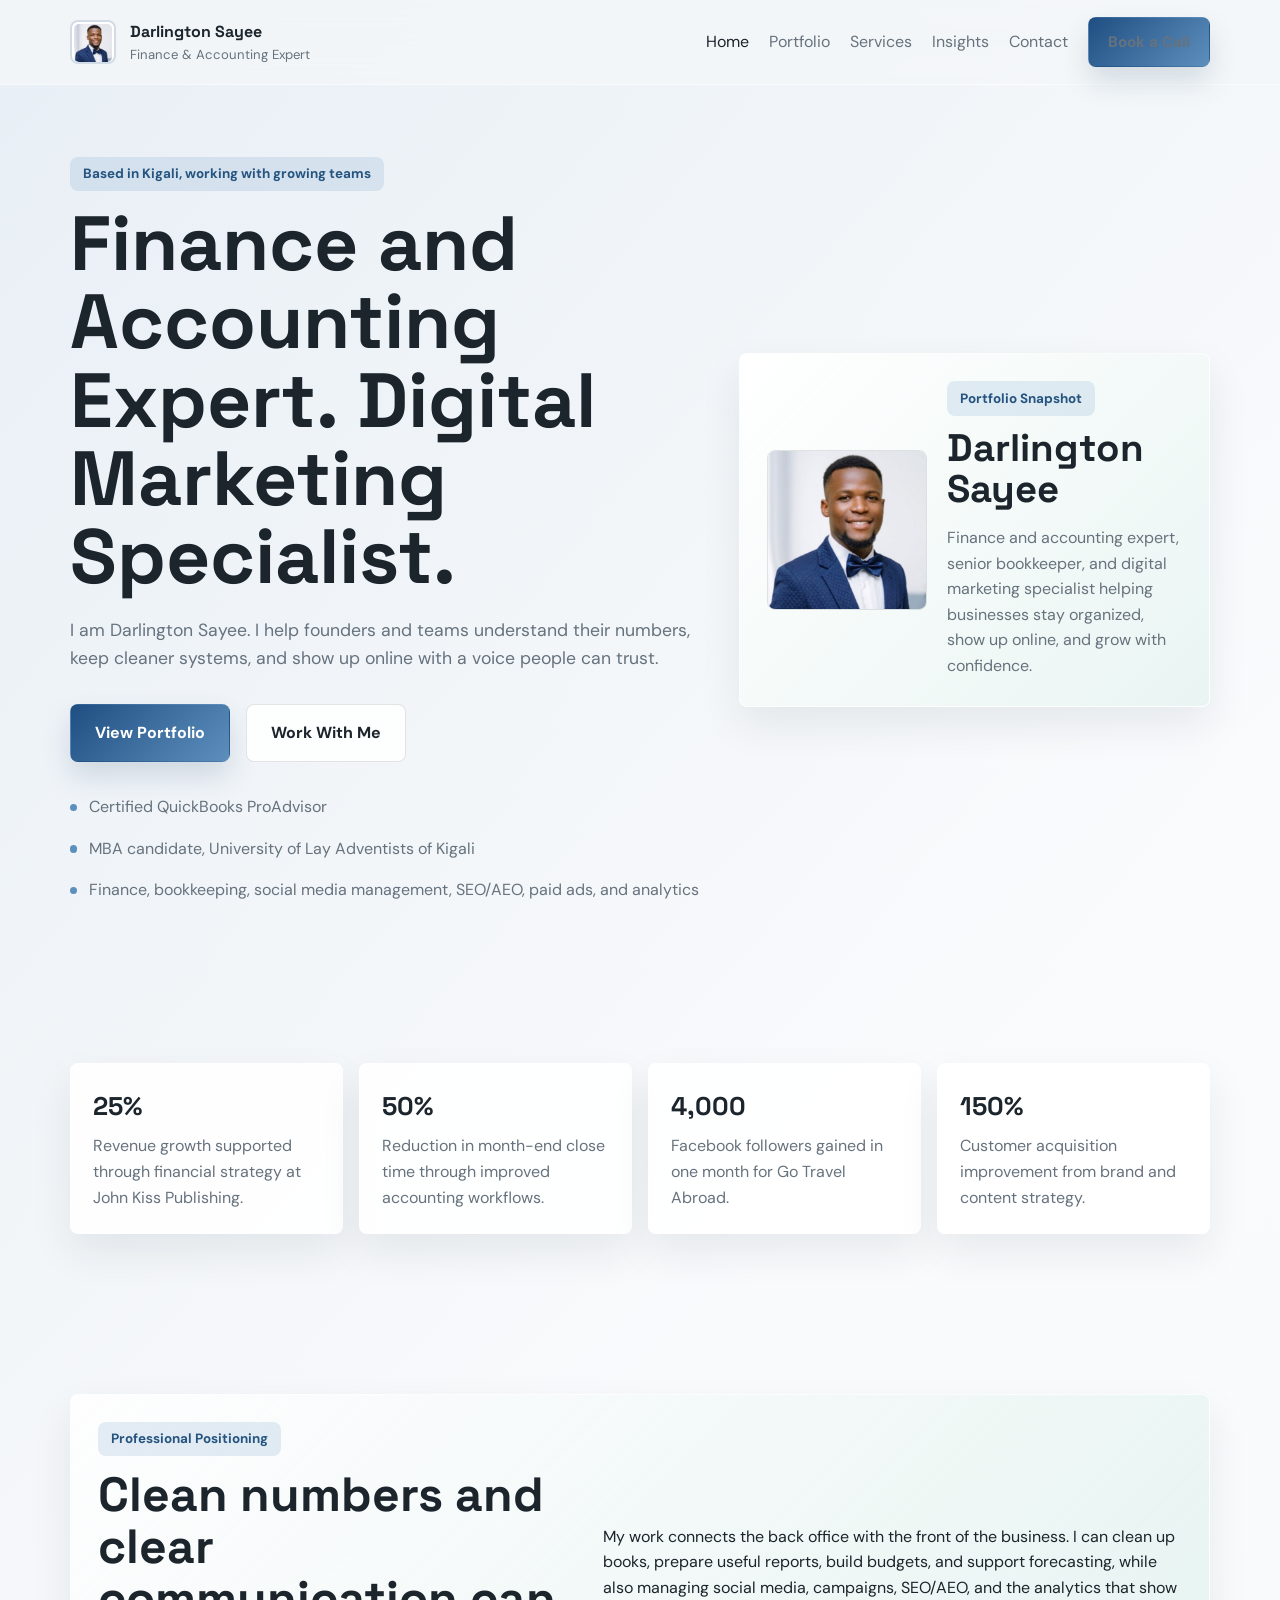
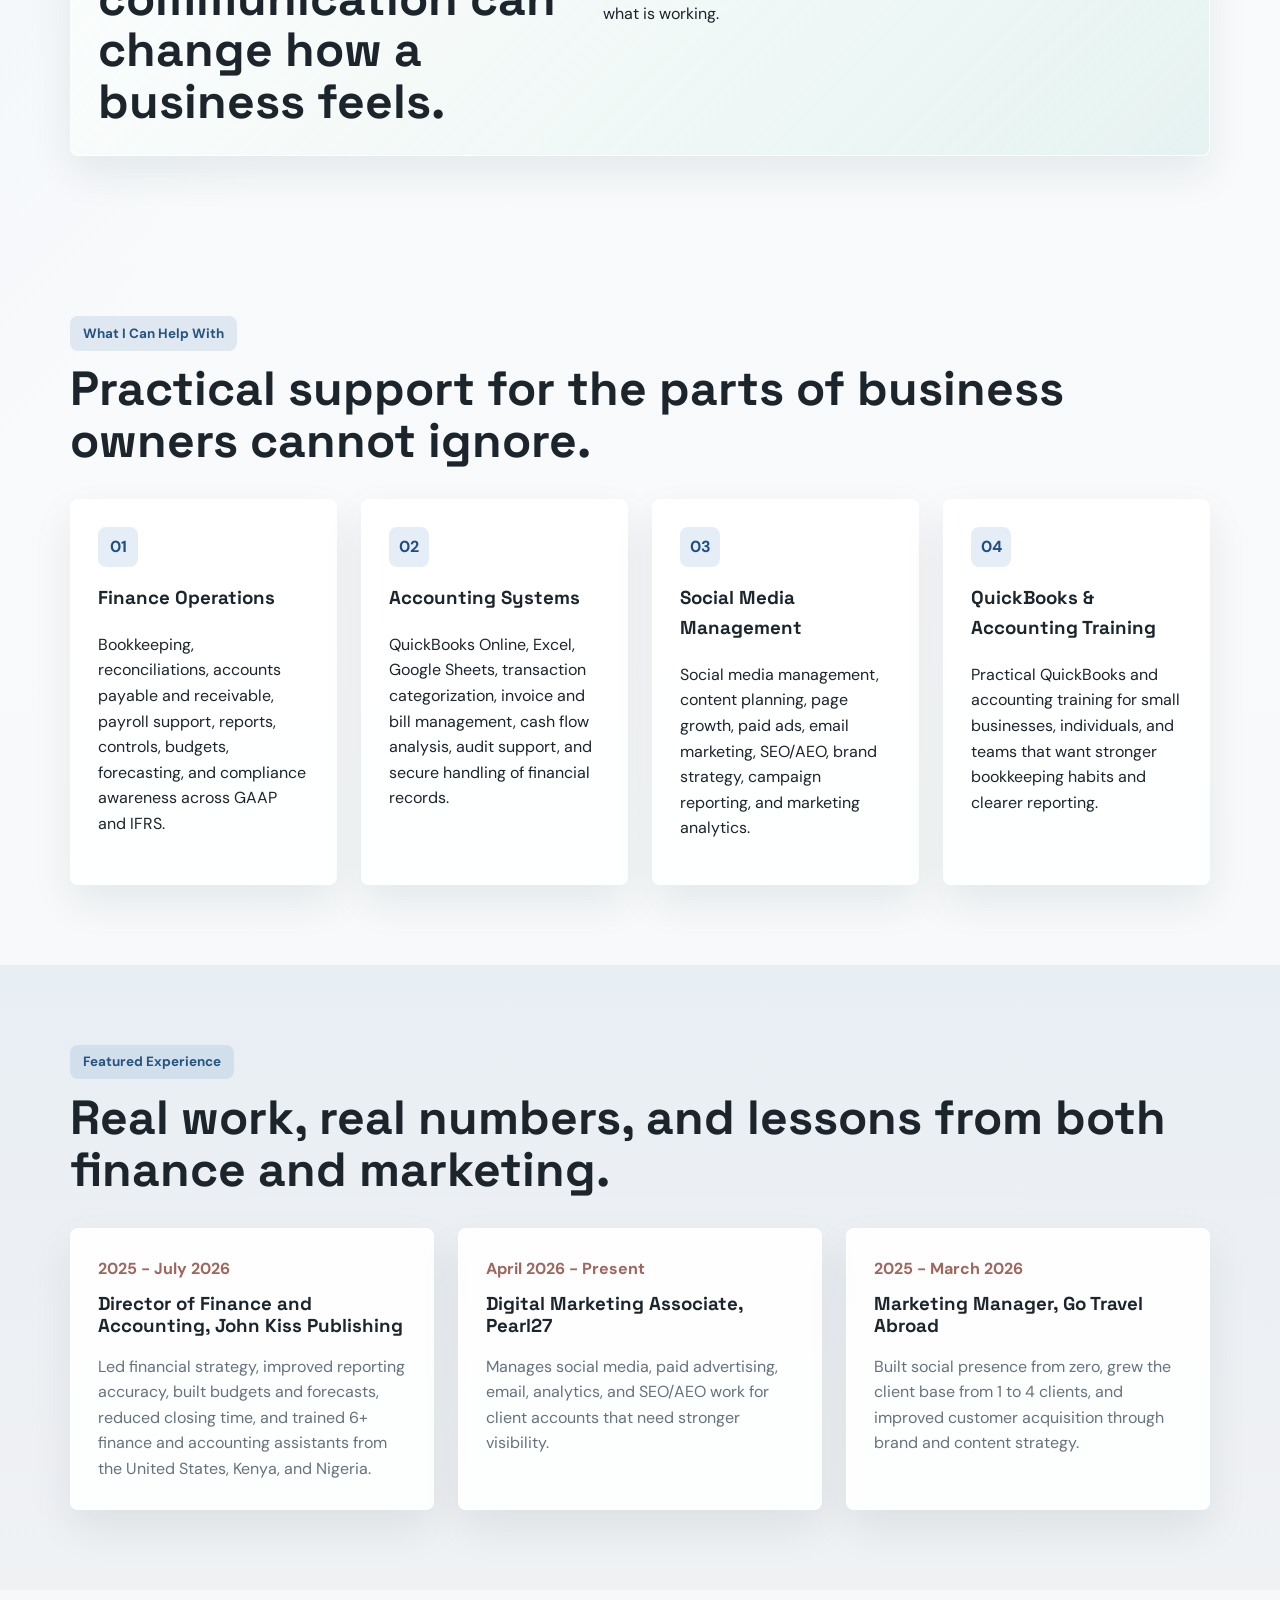
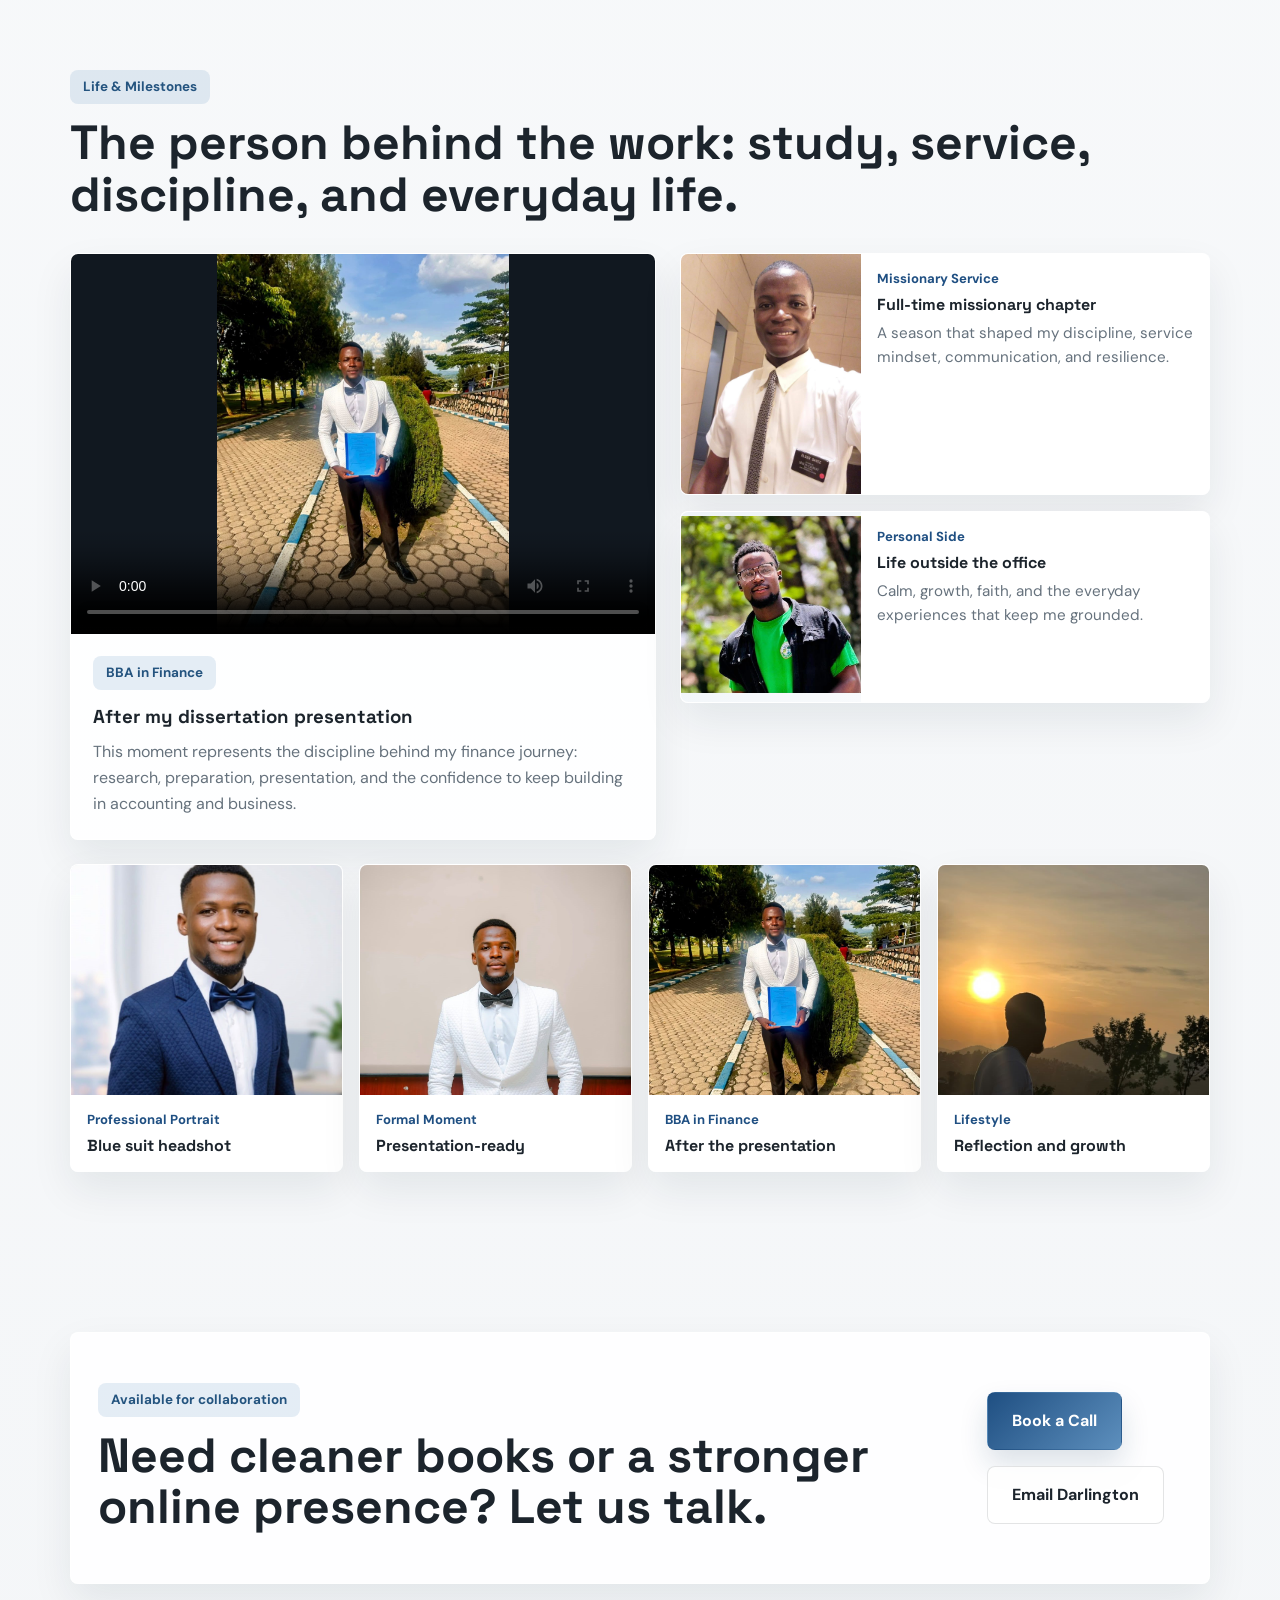
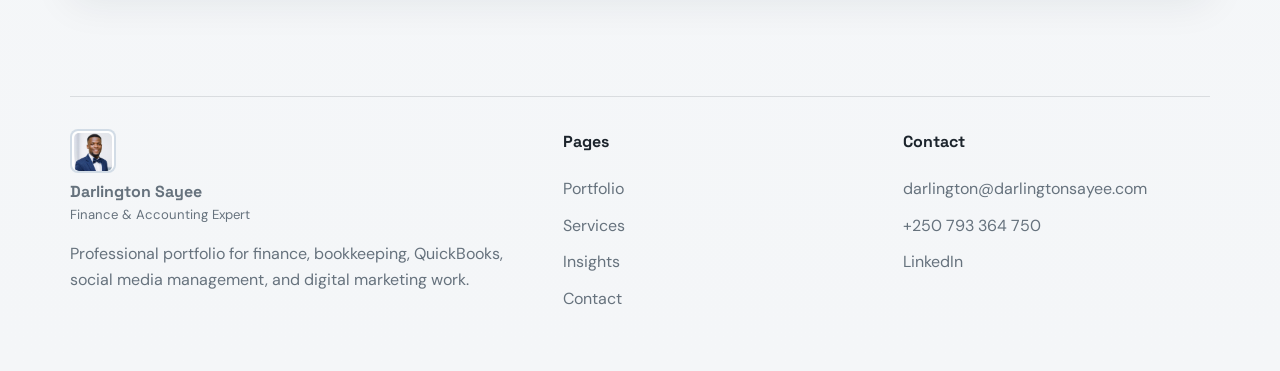
==== commit b495553c: "Add QuickBooks accounting training service" ====
--- a/index.html
+++ b/index.html
@@ -110,7 +110,7 @@
             <span class="eyebrow">What I Can Help With</span>
             <h2>Practical support for the parts of business owners cannot ignore.</h2>
           </div>
-          <div class="card-grid three-up">
+          <div class="card-grid service-grid">
             <article class="info-card fade-up">
               <div class="icon-chip">01</div>
               <h3>Finance Operations</h3>
@@ -125,6 +125,11 @@
               <div class="icon-chip">03</div>
               <h3>Social Media Management</h3>
               <p>Social media management, content planning, page growth, paid ads, email marketing, SEO/AEO, brand strategy, campaign reporting, and marketing analytics.</p>
+            </article>
+            <article class="info-card fade-up">
+              <div class="icon-chip">04</div>
+              <h3>QuickBooks & Accounting Training</h3>
+              <p>Practical QuickBooks and accounting training for small businesses, individuals, and teams that want stronger bookkeeping habits and clearer reporting.</p>
             </article>
           </div>
         </div>
--- a/assets/styles.css
+++ b/assets/styles.css
@@ -409,6 +409,10 @@
   grid-template-columns: repeat(3, minmax(0, 1fr));
 }
 
+.service-grid {
+  grid-template-columns: repeat(4, minmax(0, 1fr));
+}
+
 .icon-chip {
   width: 2.5rem;
   height: 2.5rem;
@@ -768,7 +772,7 @@
 
 .pricing-grid {
   display: grid;
-  grid-template-columns: repeat(3, minmax(0, 1fr));
+  grid-template-columns: repeat(4, minmax(0, 1fr));
   gap: 1.5rem;
 }
 
@@ -1249,6 +1253,7 @@
   .courses-highlight,
   .pricing-grid,
   .three-up,
+  .service-grid,
   .footer-grid,
   .split-panel,
   .video-grid,
